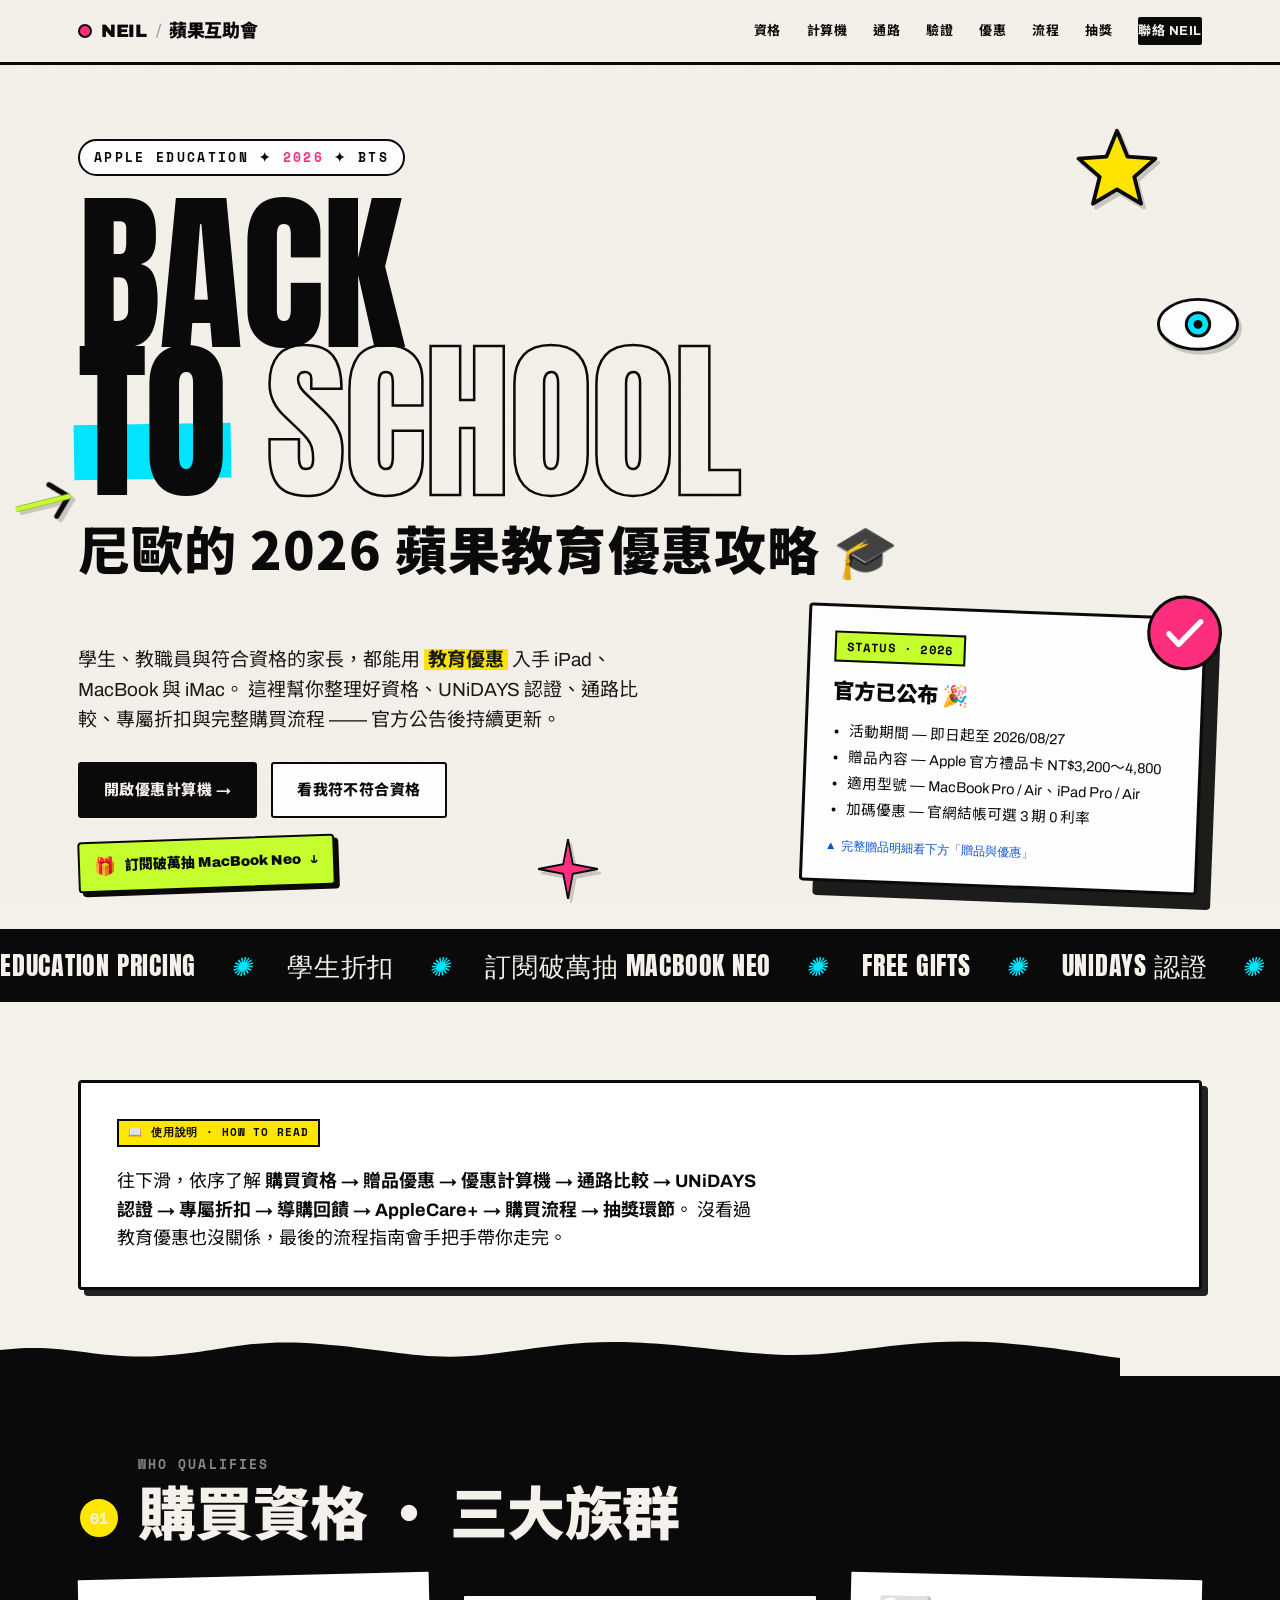
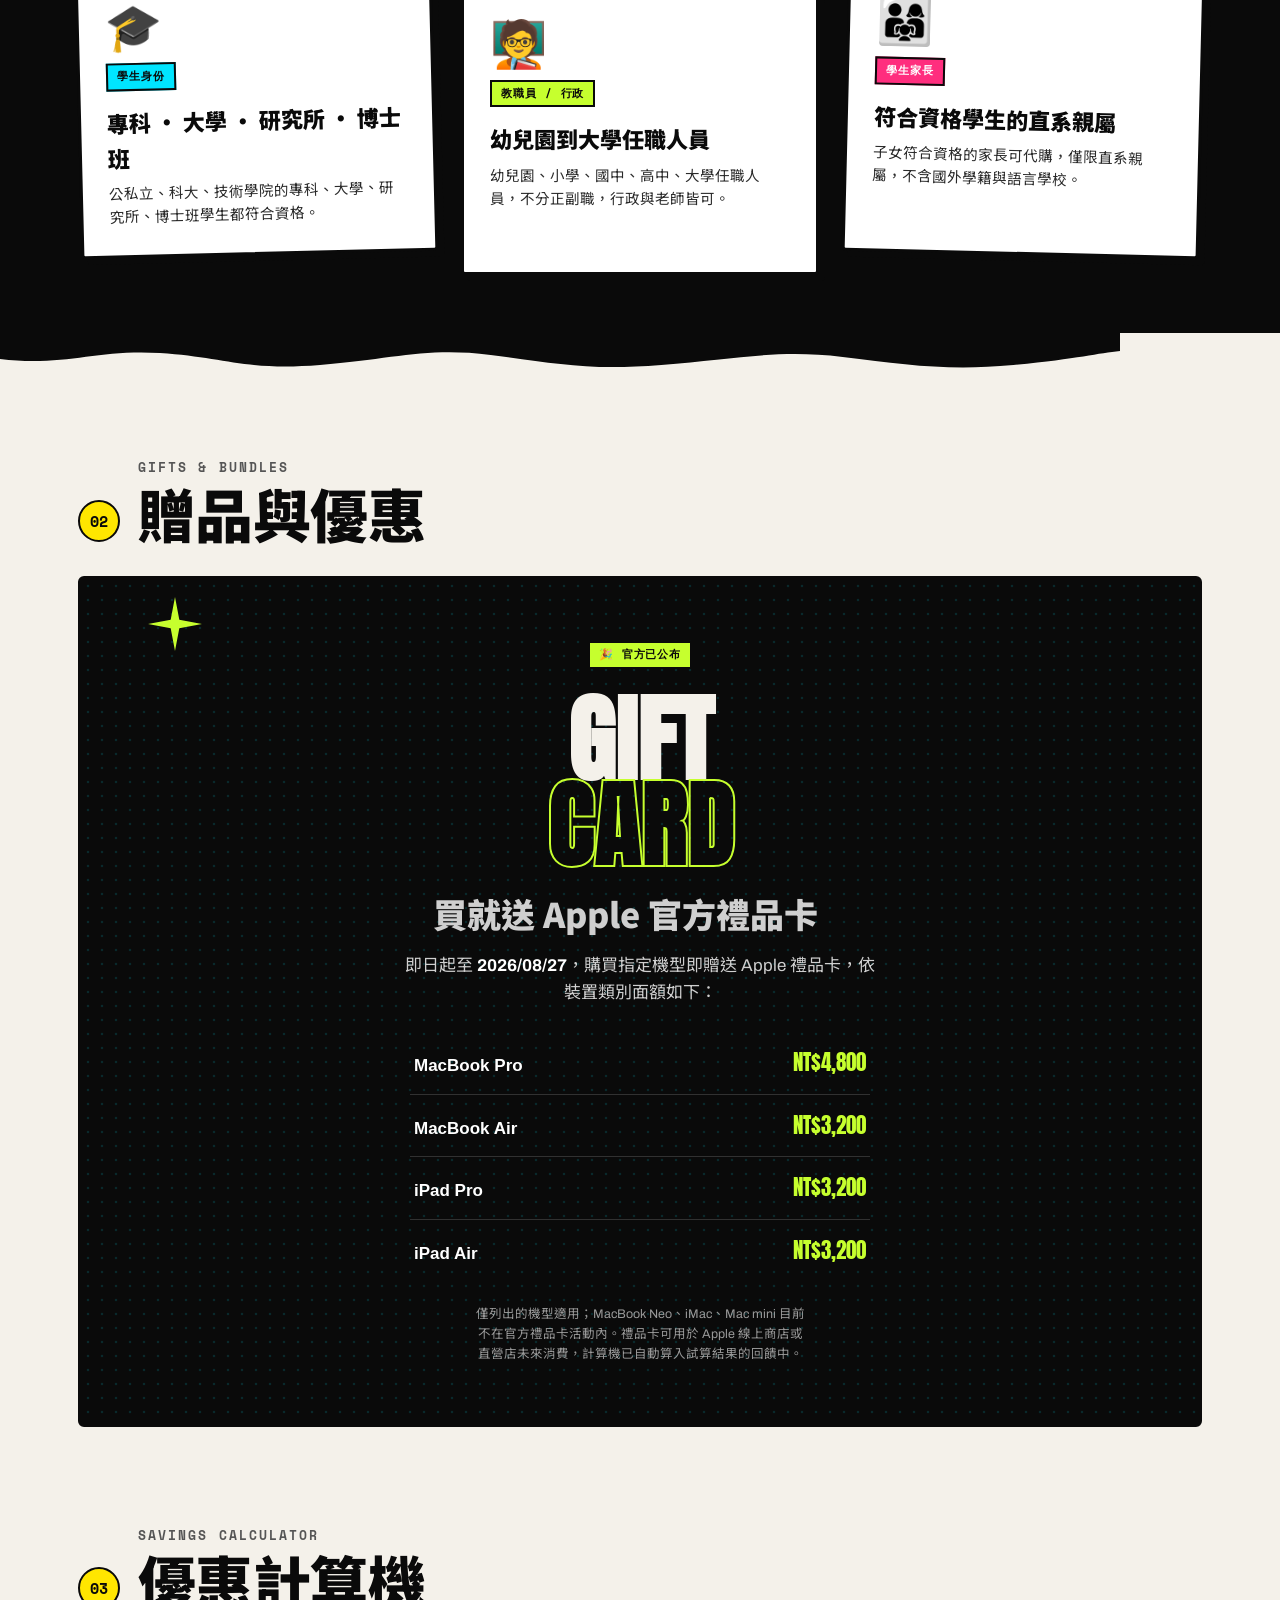
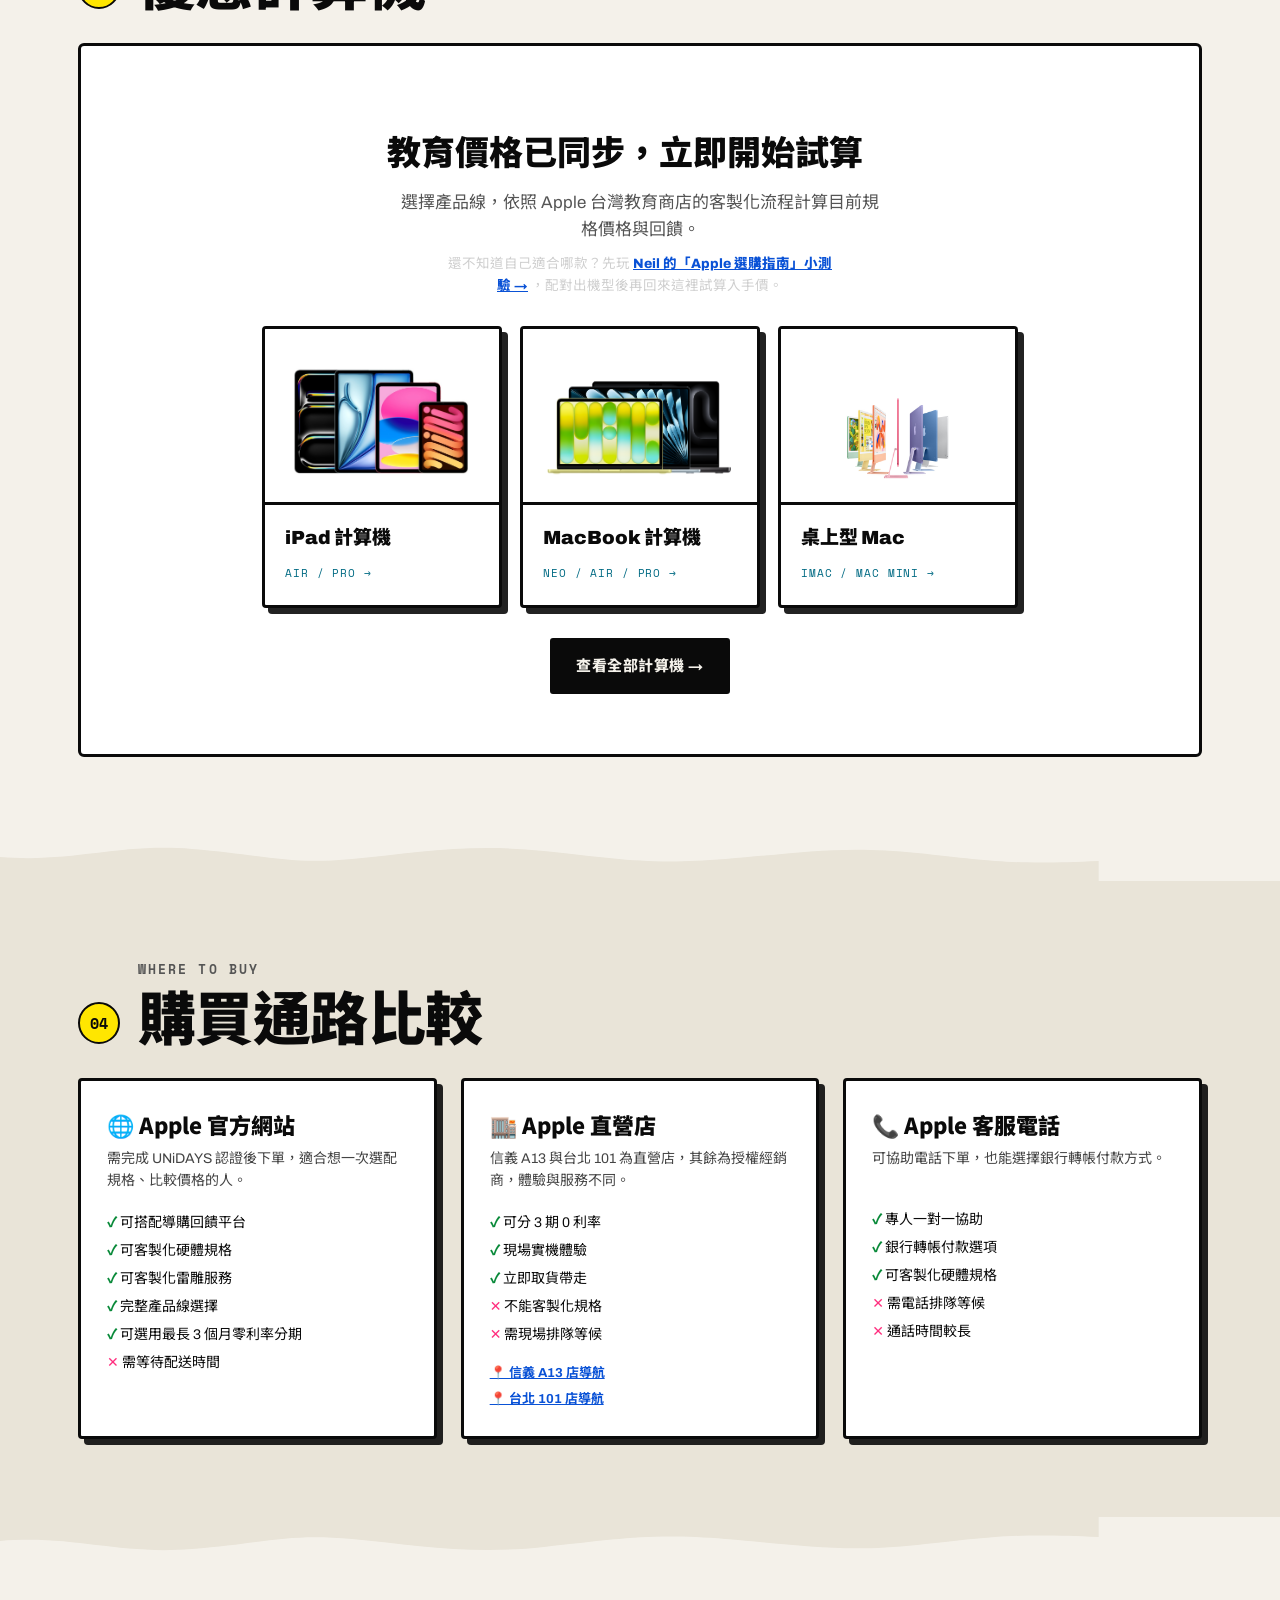
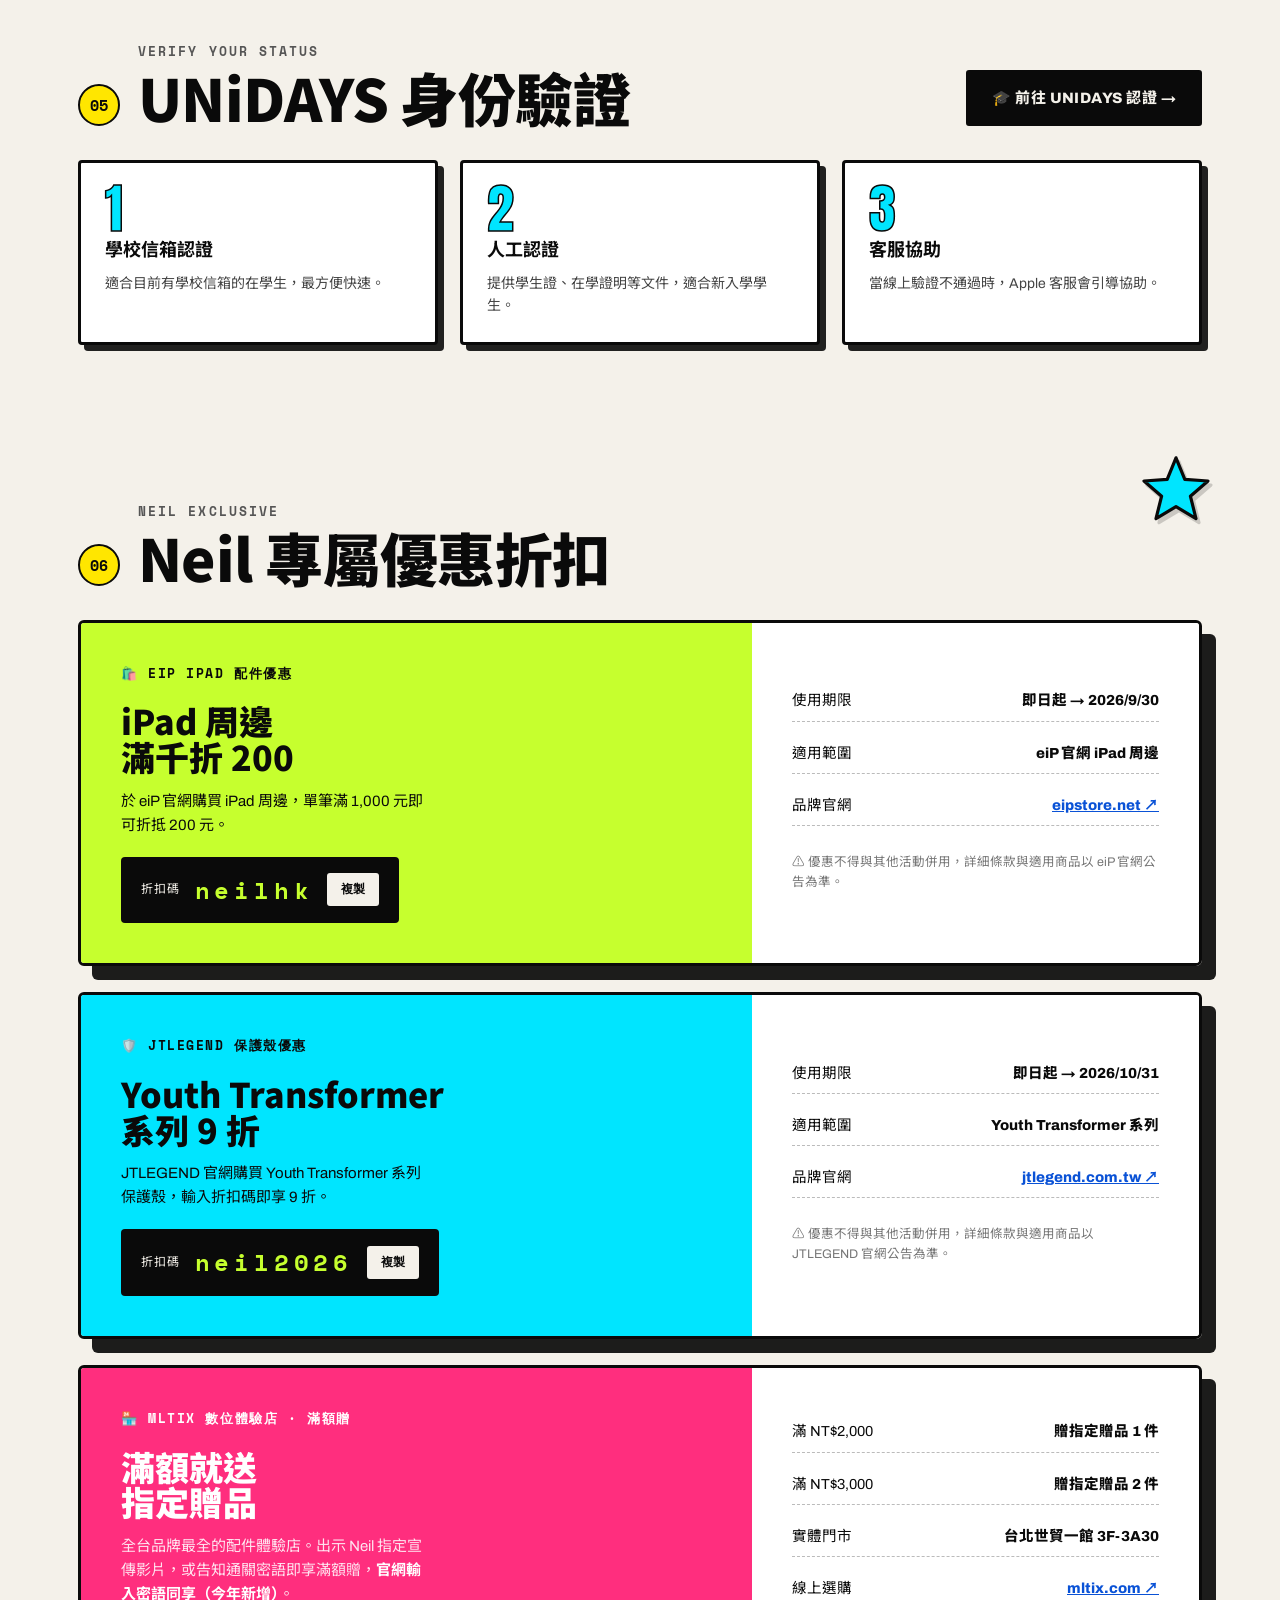
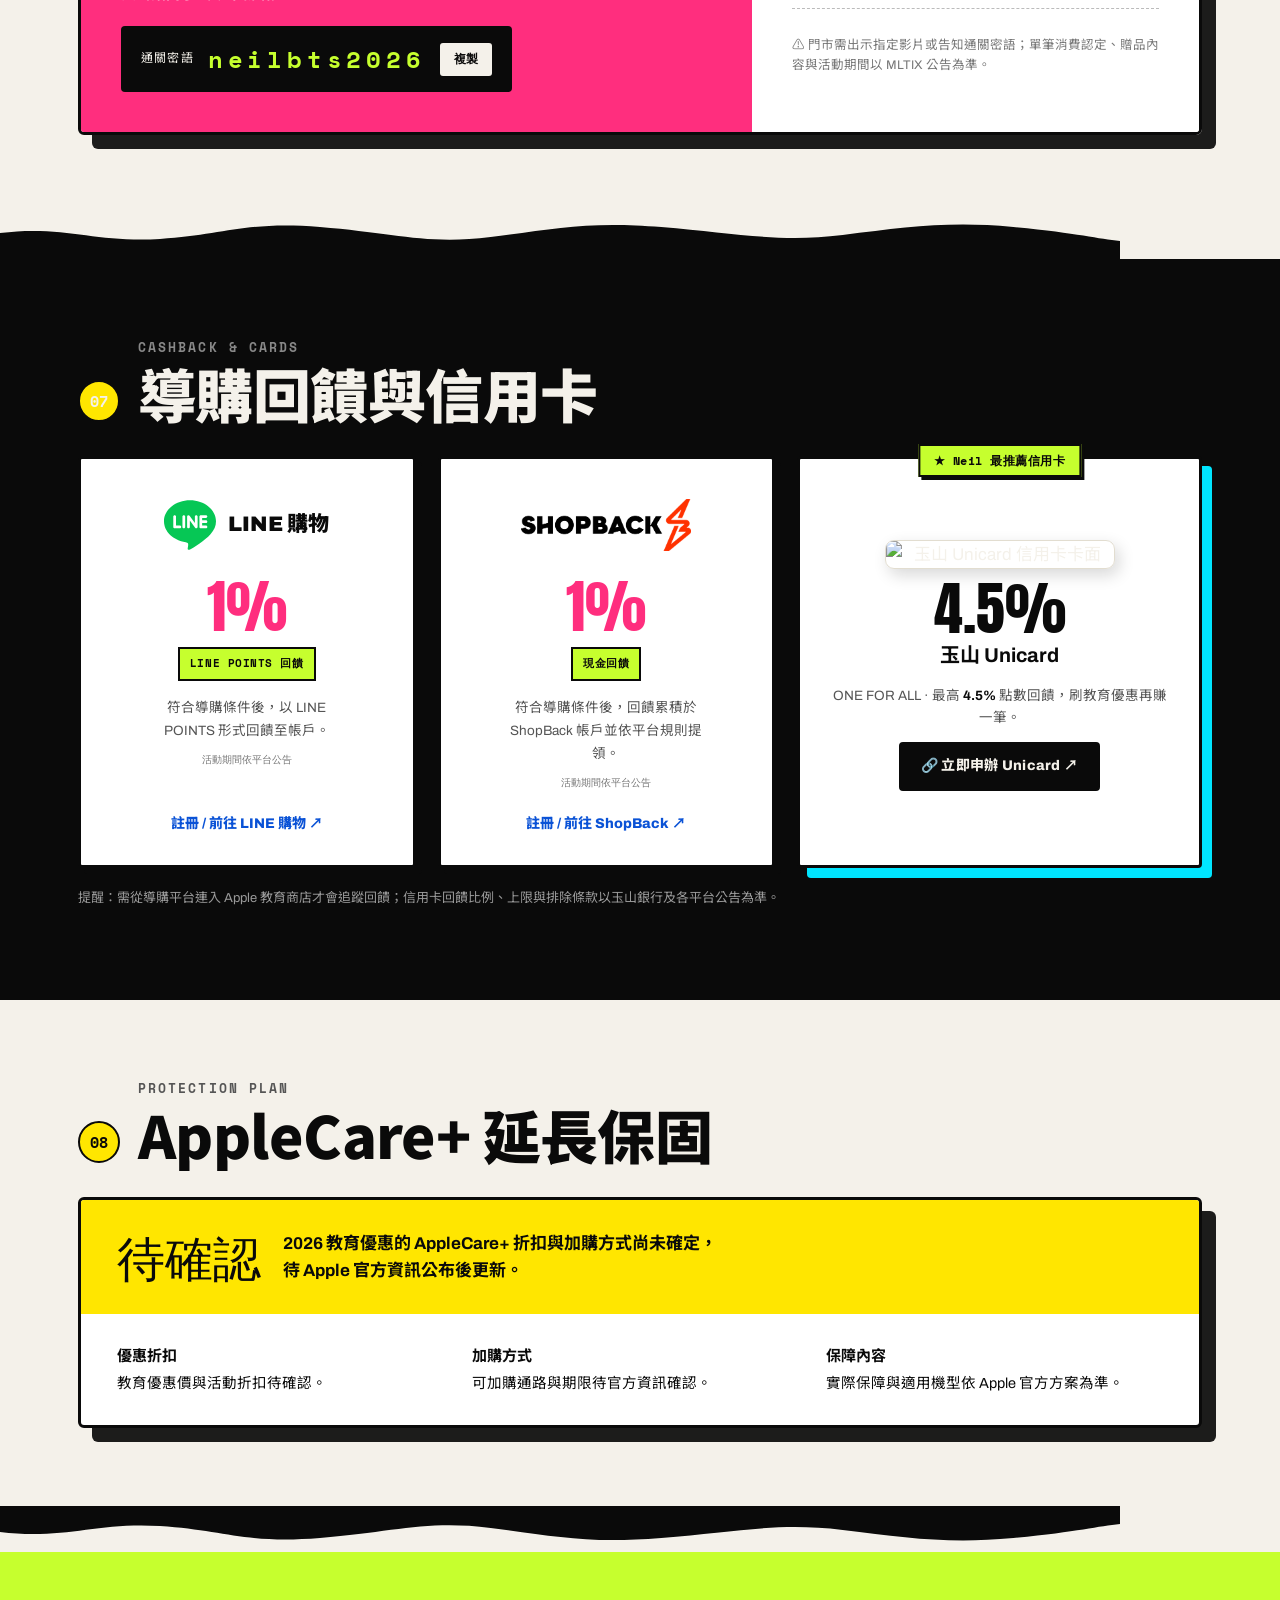
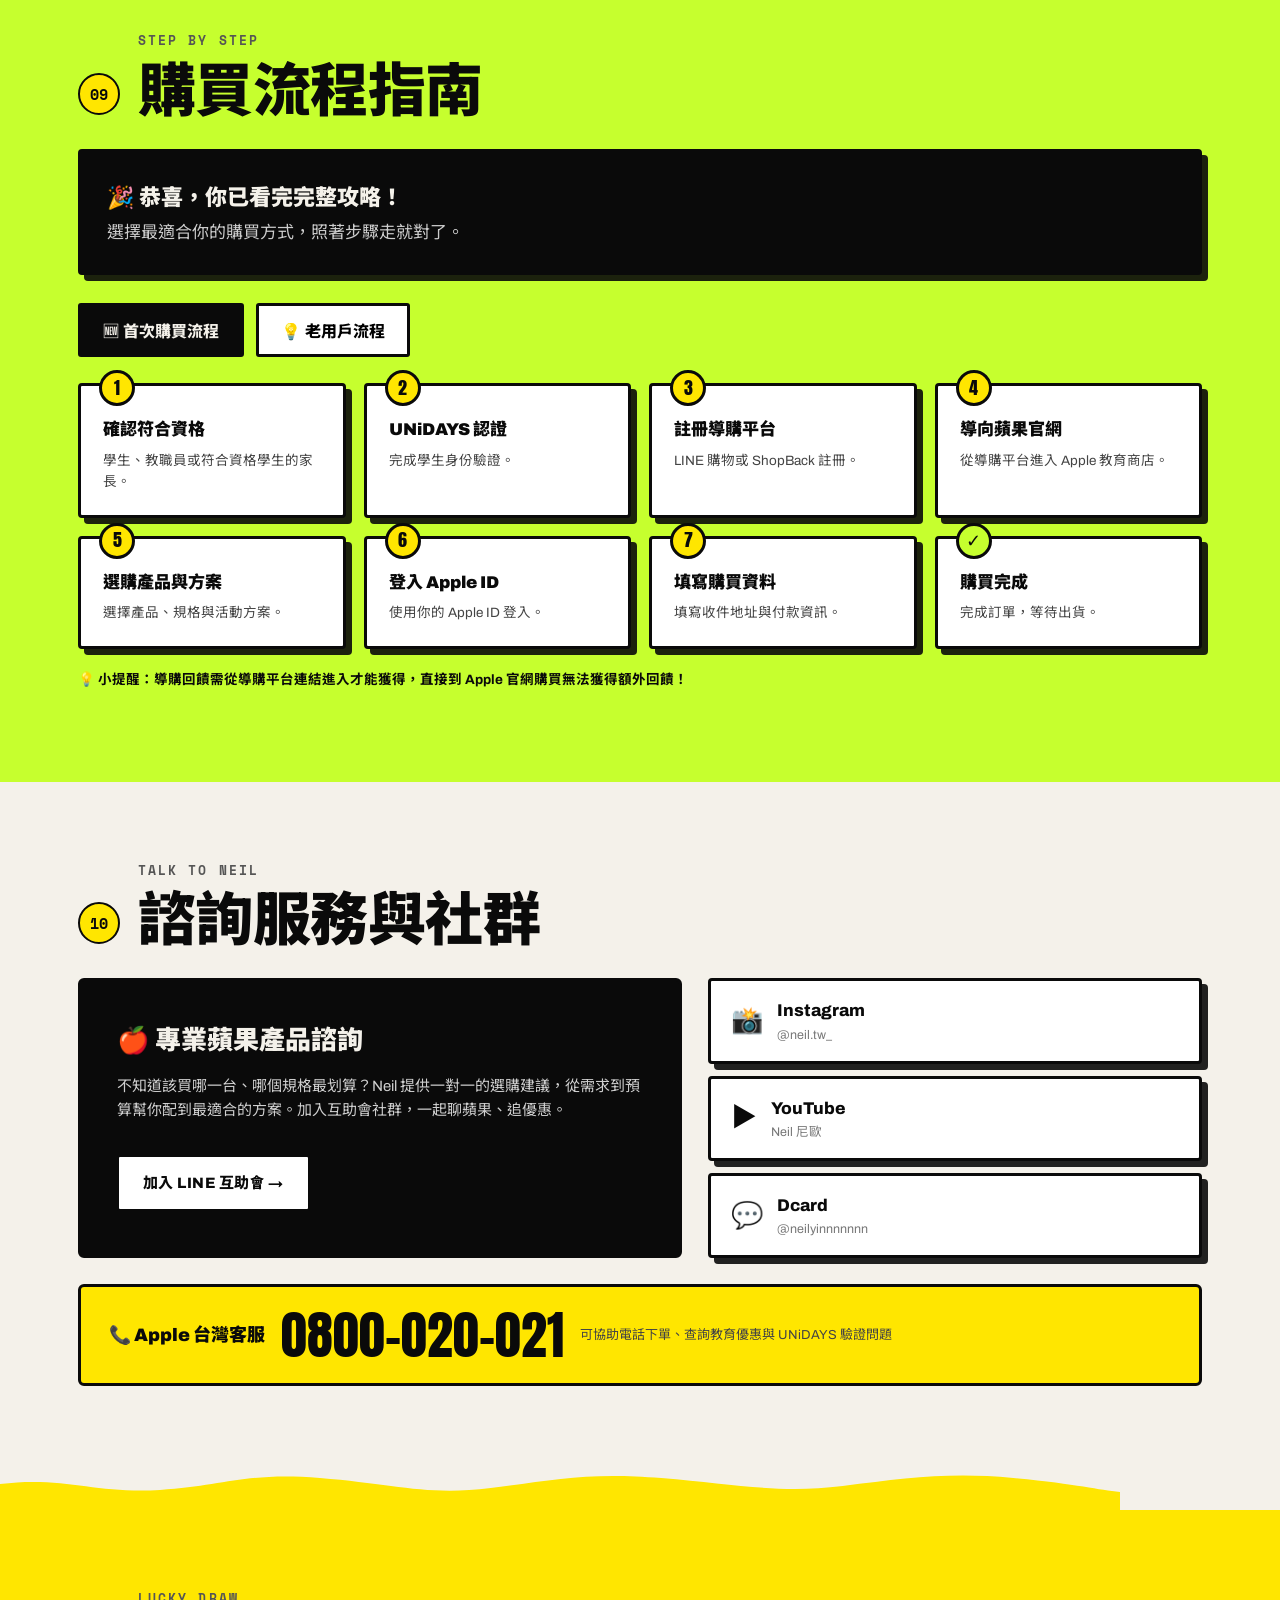
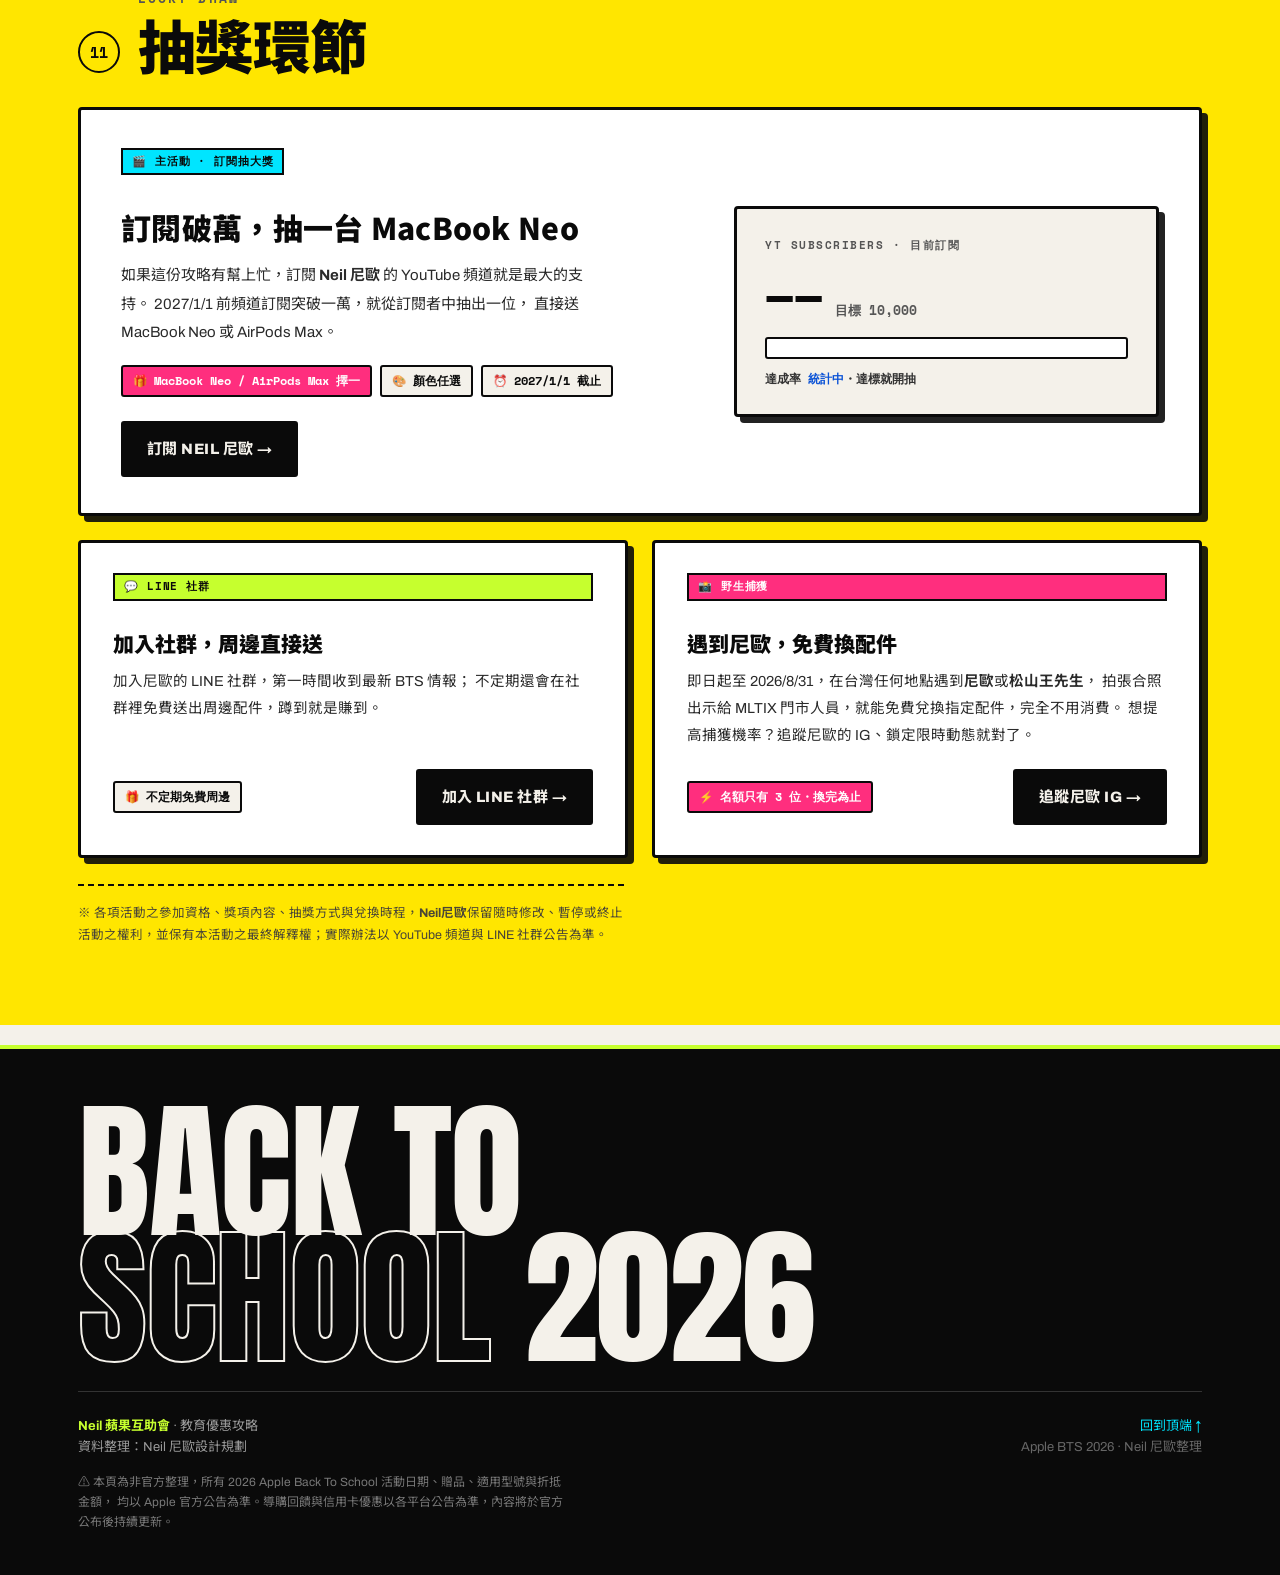
==== 2026 BTS Calc/index.html @ d5067d9c "增加訂閱抽獎曝光：試算彈窗/購買清單 CTA + Hero 徽章 + 跑馬燈 - 兩台計算機結果彈窗與下載圖片加訂閱 CTA（最高轉換位置） - 首頁 Hero 加抽獎徽章、跑馬燈插入抽獎字樣 - 全" ====
<!DOCTYPE html>
<html lang="zh-Hant">
<head>
<meta charset="UTF-8">
<meta name="viewport" content="width=device-width, initial-scale=1.0">
<title>Apple BTS 2026｜Neil 尼歐教育優惠攻略</title>
<meta name="description" content="2026 Apple Back To School 教育優惠攻略：購買資格、UNiDAYS 認證、通路比較、專屬折扣與購買流程，官方公告後持續更新。">
<link rel="preconnect" href="https://fonts.googleapis.com">
<link rel="preconnect" href="https://fonts.gstatic.com" crossorigin>
<link href="https://fonts.googleapis.com/css2?family=Anton&family=Archivo:wght@400;500;600;700;800;900&family=Noto+Sans+TC:wght@400;500;700;900&family=Space+Mono:wght@400;700&display=swap" rel="stylesheet">
<style>
/* ============================================================
   BTS 2026 — Editorial Collage / Zine × Apple Minimalism
   ============================================================ */
:root{
  --ink:#0a0a0a;
  --paper:#f4f1ea;        /* warm scanned-paper white */
  --paper-2:#ffffff;
  --cyan:#00e5ff;
  --pink:#ff2e7e;
  --lime:#c6ff2e;
  --yellow:#ffe600;
  --line:#0a0a0a;
  --shadow:14px 14px 0 rgba(10,10,10,.92);
  --shadow-sm:6px 6px 0 rgba(10,10,10,.9);
  --maxw:1180px;
  --ease:cubic-bezier(.16,.84,.34,1);
}
*{box-sizing:border-box}
html{scroll-behavior:smooth}
body{
  margin:0;
  background:var(--paper);
  color:var(--ink);
  font-family:"Archivo","Noto Sans TC",system-ui,sans-serif;
  font-size:17px;
  line-height:1.6;
  -webkit-font-smoothing:antialiased;
  overflow-x:hidden;
  position:relative;
}
/* scanned paper grain */
body::before{
  content:"";
  position:fixed;inset:0;
  pointer-events:none;z-index:9999;
  opacity:.05;mix-blend-mode:multiply;
  background-image:url("data:image/svg+xml,%3Csvg xmlns='http://www.w3.org/2000/svg' width='200' height='200'%3E%3Cfilter id='n'%3E%3CfeTurbulence type='fractalNoise' baseFrequency='.9' numOctaves='3'/%3E%3C/filter%3E%3Crect width='100%25' height='100%25' filter='url(%23n)'/%3E%3C/svg%3E");
}
.wrap{max-width:var(--maxw);margin:0 auto;padding:0 28px}
a{color:inherit}
img{max-width:100%}
::selection{background:var(--lime);color:var(--ink)}

/* halftone dot utility */
.halftone{
  background-image:radial-gradient(var(--ink) 1.1px,transparent 1.2px);
  background-size:9px 9px;
}

/* =================== STICKERS =================== */
.sticker{position:absolute;z-index:5;pointer-events:none;filter:drop-shadow(3px 4px 0 rgba(10,10,10,.18))}
.spin-slow{animation:spin 14s linear infinite}
.float{animation:floaty 5s ease-in-out infinite}
.wiggle{animation:wiggle 3.5s ease-in-out infinite}
@keyframes spin{to{transform:rotate(360deg)}}
@keyframes floaty{0%,100%{transform:translateY(0)}50%{transform:translateY(-12px)}}
@keyframes wiggle{0%,100%{transform:rotate(-7deg)}50%{transform:rotate(7deg)}}

/* tape */
.tape{position:absolute;width:96px;height:30px;background:rgba(255,230,0,.55);
  border:1px dashed rgba(10,10,10,.25);z-index:6;
  box-shadow:0 1px 4px rgba(0,0,0,.1);backdrop-filter:blur(.5px)}

/* =================== NAV =================== */
header.nav{
  position:sticky;top:0;z-index:1000;
  background:var(--paper);
  border-bottom:3px solid var(--ink);
}
.nav-inner{display:flex;align-items:center;justify-content:space-between;
  height:62px;max-width:var(--maxw);margin:0 auto;padding:0 28px}
.brand{display:flex;align-items:center;gap:9px;font-weight:900;letter-spacing:-.02em;
  font-size:18px;text-decoration:none}
.brand .dot{width:14px;height:14px;border-radius:50%;background:var(--pink);
  border:2px solid var(--ink);display:inline-block}
.nav-links{display:flex;gap:26px;align-items:center}
.nav-links a{font-size:13px;font-weight:700;letter-spacing:.04em;text-transform:uppercase;
  text-decoration:none;position:relative;padding:4px 0}
.nav-links a::after{content:"";position:absolute;left:0;bottom:-1px;width:0;height:3px;
  background:var(--cyan);transition:width .25s var(--ease)}
.nav-links a:hover::after{width:100%}
.nav-cta{background:var(--ink);color:var(--paper);padding:9px 16px;border-radius:2px;
  font-size:13px;font-weight:800;text-decoration:none;text-transform:uppercase;letter-spacing:.04em;
  transition:transform .2s var(--ease)}
.nav-cta:hover{transform:translate(-2px,-2px);box-shadow:4px 4px 0 var(--pink)}
.nav-burger{display:none;background:none;border:0;font-size:26px;cursor:pointer}

/* =================== HERO =================== */
.hero{position:relative;padding:74px 0 40px;overflow:hidden}
.hero .kicker{display:inline-flex;align-items:center;gap:10px;
  font-family:"Space Mono",monospace;font-size:13px;font-weight:700;letter-spacing:.18em;
  text-transform:uppercase;border:2px solid var(--ink);padding:6px 14px;border-radius:40px;
  background:var(--paper-2)}
.hero .kicker b{color:var(--pink)}
.hero h1{
  font-family:"Anton",sans-serif;font-weight:400;
  font-size:clamp(58px,13.5vw,184px);line-height:.86;letter-spacing:-.01em;
  margin:24px 0 0;text-transform:uppercase;
}
.hero h1 .out{
  color:transparent;-webkit-text-stroke:2.5px var(--ink);
}
.hero h1 .hl{position:relative;display:inline-block}
.hero h1 .hl::before{content:"";position:absolute;left:-4px;right:-4px;bottom:.1em;height:.32em;
  background:var(--cyan);z-index:-1;transform:rotate(-1deg)}
.hero .zh{font-family:"Noto Sans TC",sans-serif;font-weight:900;
  font-size:clamp(26px,5vw,52px);letter-spacing:.02em;line-height:1.1;margin:22px 0 0}
.hero-grid{display:grid;grid-template-columns:1.55fr .9fr;gap:40px;align-items:end;margin-top:34px}
.hero-lead{font-size:19px;max-width:52ch;color:#1a1a1a}
.hero-lead b{background:var(--yellow);padding:0 4px}
.hero-cta-row{display:flex;flex-wrap:wrap;gap:14px;margin-top:26px}
/* 抽獎徽章（貼紙風，桌機手機都顯示） */
.lottery-badge{display:inline-flex;align-items:center;gap:9px;margin-top:20px;
  background:var(--lime);border:2.5px solid var(--ink);border-radius:4px;
  padding:9px 14px;font-weight:900;font-size:14px;color:var(--ink);text-decoration:none;
  box-shadow:4px 4px 0 var(--ink);transform:rotate(-2deg);transition:transform .2s var(--ease),box-shadow .2s var(--ease);
  cursor:pointer}
.lottery-badge:hover{transform:rotate(-2deg) translate(-2px,-2px);box-shadow:6px 6px 0 var(--pink)}
.lottery-badge .lb-gift{font-size:18px;animation:wiggle 1.4s ease-in-out infinite;display:inline-block}
.lottery-badge .lb-arrow{font-family:"Space Mono",monospace;font-weight:700}
.btn{display:inline-flex;align-items:center;gap:9px;font-weight:800;text-decoration:none;
  font-size:15px;padding:14px 24px;border:2.5px solid var(--ink);border-radius:3px;
  background:var(--ink);color:var(--paper);transition:transform .2s var(--ease),box-shadow .2s var(--ease);
  text-transform:uppercase;letter-spacing:.03em}
.btn:hover{transform:translate(-3px,-3px);box-shadow:7px 7px 0 var(--pink)}
.btn.ghost{background:var(--paper-2);color:var(--ink)}
.btn.ghost:hover{box-shadow:7px 7px 0 var(--cyan)}
/* hero side card */
.hero-card{position:relative;background:var(--paper-2);border:3px solid var(--ink);
  border-radius:4px;padding:24px;box-shadow:var(--shadow);transform:rotate(2.2deg)}
.hero-card .badge{display:inline-block;background:var(--lime);border:2px solid var(--ink);
  font-family:"Space Mono",monospace;font-weight:700;font-size:12px;letter-spacing:.1em;
  padding:4px 10px;text-transform:uppercase}
.hero-card h3{font-size:21px;margin:14px 0 8px;font-weight:900}
.hero-card ul{margin:0;padding-left:18px;font-size:14.5px;line-height:1.8}
.hero-card .stamp{position:absolute;right:-20px;top:-26px}

/* =================== MARQUEE =================== */
.marquee{background:var(--ink);color:var(--paper);border-top:3px solid var(--ink);
  border-bottom:3px solid var(--ink);overflow:hidden;padding:13px 0}
.marquee-track{display:flex;gap:34px;white-space:nowrap;width:max-content;
  animation:scrollx 26s linear infinite;font-family:"Anton",sans-serif;font-size:26px;
  text-transform:uppercase;letter-spacing:.03em}
.marquee-track span{display:inline-flex;align-items:center;gap:34px}
.marquee .star{color:var(--cyan)}
@keyframes scrollx{to{transform:translateX(-50%)}}

/* =================== SECTION SHELL =================== */
section.block{position:relative;padding:78px 0}
.sec-head{display:flex;align-items:flex-end;gap:18px;margin-bottom:34px;flex-wrap:wrap}
.sec-num{font-family:"Space Mono",monospace;font-weight:700;font-size:15px;
  border:2px solid var(--ink);border-radius:50%;width:42px;height:42px;
  display:grid;place-items:center;flex:none;background:var(--yellow)}
.sec-title{font-family:"Noto Sans TC",sans-serif;font-weight:900;
  font-size:clamp(30px,5.5vw,58px);line-height:1;letter-spacing:-.01em;margin:0}
.sec-en{font-family:"Space Mono",monospace;font-size:13px;letter-spacing:.16em;
  text-transform:uppercase;color:#555;margin:0 0 6px;font-weight:700}

/* torn paper divider */
.torn{display:block;width:100%;height:46px;color:var(--ink)}
.torn.flip{transform:scaleY(-1)}

/* generic collage card */
.card-c{background:var(--paper-2);border:3px solid var(--ink);border-radius:4px;
  padding:26px;box-shadow:var(--shadow-sm);position:relative;
  transition:transform .25s var(--ease),box-shadow .25s var(--ease)}
.card-c:hover{transform:translate(-4px,-4px);box-shadow:12px 12px 0 var(--ink)}
.card-c h3{font-family:"Noto Sans TC";font-weight:900;font-size:22px;margin:0 0 4px;color:var(--ink)}
.tag{display:inline-block;font-family:"Space Mono",monospace;font-size:11px;font-weight:700;
  letter-spacing:.08em;text-transform:uppercase;padding:3px 9px;border:2px solid var(--ink);margin-bottom:14px;color:var(--ink)}

/* =================== ELIGIBILITY =================== */
.elig-grid{display:grid;grid-template-columns:repeat(3,1fr);gap:26px}
.elig-grid .card-c:nth-child(1){transform:rotate(-1.4deg)}
.elig-grid .card-c:nth-child(2){transform:translateY(20px)}
.elig-grid .card-c:nth-child(3){transform:rotate(1.4deg)}
.elig-grid .card-c:hover{transform:translate(-4px,-4px) rotate(0)}
.elig-emoji{font-size:46px;line-height:1;display:block;margin-bottom:10px}
.elig-grid .card-c p{font-size:14.5px;color:#2a2a2a;margin:8px 0 0}
.c-pink{background:var(--pink);color:#fff}
.c-cyan{background:var(--cyan)}
.c-lime{background:var(--lime)}

/* =================== TEASER (gifts / calc) =================== */
.teaser{position:relative;background:var(--ink);color:var(--paper);border-radius:6px;
  padding:60px 40px;text-align:center;overflow:hidden;border:3px solid var(--ink)}
.teaser .halftone-bg{position:absolute;inset:0;opacity:.14;
  background-image:radial-gradient(var(--cyan) 1.4px,transparent 1.6px);background-size:14px 14px}
.teaser h3{font-family:"Anton";font-size:clamp(40px,9vw,96px);line-height:.9;margin:0;
  text-transform:uppercase;position:relative}
.teaser h3 em{font-style:normal;color:transparent;-webkit-text-stroke:2px var(--lime)}
.teaser .zh{font-family:"Noto Sans TC";font-weight:900;font-size:clamp(22px,4vw,34px);margin:18px 0 10px;position:relative}
.teaser p{max-width:48ch;margin:0 auto;color:#cfcfcf;position:relative}
.giftcard-table{max-width:460px;margin:26px auto 0;text-align:left;position:relative}
.gc-row{display:flex;justify-content:space-between;align-items:baseline;padding:14px 4px;
  border-bottom:1px solid rgba(255,255,255,.16);font-family:"Outfit",sans-serif}
.gc-row:last-child{border-bottom:none}
.gc-device{font-weight:800;font-size:17px;color:#fff}
.gc-amt{font-family:"Anton",sans-serif;font-size:21px;color:var(--lime)}
.calc-chips{display:flex;gap:18px;justify-content:center;flex-wrap:wrap;margin-top:30px;position:relative}
.chip{background:var(--paper-2);border:3px solid var(--ink);color:var(--ink);
  border-radius:4px;padding:0;width:240px;overflow:hidden;text-decoration:none;text-align:left;
  box-shadow:var(--shadow-sm);transition:transform .2s var(--ease),box-shadow .2s var(--ease)}
.chip:hover{transform:translate(-4px,-4px);box-shadow:10px 10px 0 var(--pink)}
.chip:focus-visible{outline:4px solid var(--cyan);outline-offset:4px}
.chip img{display:block;width:100%;height:176px;object-fit:contain;object-position:center;
  padding:14px 14px 10px;background:#fff;border-bottom:3px solid var(--ink)}
.chip-copy{display:block;padding:18px 20px 20px}
.chip h4{margin:0 0 4px;font-size:19px;font-weight:900}
.chip small{font-family:"Space Mono",monospace;font-size:11px;color:#006a83;letter-spacing:.08em}

/* =================== CHANNELS COMPARE =================== */
.chan-grid{display:grid;grid-template-columns:repeat(3,1fr);gap:24px}
.chan h3{display:flex;align-items:center;gap:8px}
.chan .lead{font-size:14px;color:#444;margin:6px 0 16px;min-height:42px}
.chan ul{list-style:none;margin:0;padding:0;font-size:14px;line-height:2}
.chan li.y::before{content:"✓ ";color:#0a8a3a;font-weight:900}
.chan li.n::before{content:"✕ ";color:var(--pink);font-weight:900}
.chan .links{margin-top:14px;display:flex;flex-direction:column;gap:6px;font-size:13px;font-weight:700}
.chan .links a{color:#0a52d6}

/* =================== METHODS / UNIDAYS =================== */
.method-grid{display:grid;grid-template-columns:repeat(3,1fr);gap:22px}
.method{border:3px solid var(--ink);border-radius:4px;padding:24px;background:var(--paper-2);
  position:relative;box-shadow:var(--shadow-sm)}
.method .no{font-family:"Anton";font-size:54px;line-height:.8;color:var(--cyan);
  -webkit-text-stroke:1.5px var(--ink)}
.method h3{font-size:18px;margin:6px 0 8px}
.method p{font-size:14px;color:#444;margin:0}

/* =================== OFFER (eiP) =================== */
.offer{display:grid;grid-template-columns:1.2fr .8fr;gap:0;border:3px solid var(--ink);
  border-radius:6px;overflow:hidden;box-shadow:var(--shadow)}
.offer-l{background:var(--lime);padding:40px}
.offer-l .kick{font-family:"Space Mono",monospace;font-weight:700;letter-spacing:.12em;text-transform:uppercase;font-size:13px}
.offer-l h3{font-family:"Noto Sans TC";font-weight:900;font-size:34px;margin:10px 0 14px;line-height:1.05}
.offer-l p{font-size:15px;margin:0 0 20px;max-width:34ch}
.code-box{display:inline-flex;align-items:center;gap:14px;background:var(--ink);color:var(--paper);
  padding:14px 20px;border-radius:4px}
.code-box .code{font-family:"Space Mono",monospace;font-weight:700;font-size:24px;letter-spacing:.2em;color:var(--lime)}
.code-box button{background:var(--paper);color:var(--ink);border:0;font-weight:800;
  padding:8px 14px;border-radius:3px;cursor:pointer;font-size:12px;text-transform:uppercase}
.offer-r{padding:40px;background:var(--paper-2);display:flex;flex-direction:column;justify-content:center;gap:12px}
.offer-r .row{display:flex;justify-content:space-between;border-bottom:1.5px dashed #bbb;padding:8px 0;font-size:14.5px}
.offer-r .row b{font-weight:800}
.note{font-size:12.5px;color:#777;margin-top:14px}

/* =================== CASHBACK =================== */
.cash-grid{display:grid;grid-template-columns:1fr 1fr 1.2fr;gap:22px;align-items:stretch}
.cash{min-height:390px;border:3px solid var(--ink);border-radius:4px;padding:30px 26px;
  text-align:center;background:var(--paper-2);box-shadow:var(--shadow-sm);display:flex;
  flex-direction:column;align-items:center}
.cash-brand{min-height:64px;display:flex;align-items:center;justify-content:center;gap:12px;margin:4px 0 24px}
.cash-logo{display:block;max-width:170px;max-height:54px;object-fit:contain}
.cash-logo.line{width:52px;height:52px}
.cash-brand-name{font-size:21px;font-weight:900;color:var(--ink)}
.cash .pct{font-family:"Anton";font-size:58px;line-height:.9;color:var(--pink)}
.cash h3{font-size:20px;margin:4px 0 8px;color:var(--ink)}
.reward-type{display:inline-block;margin-top:14px;padding:6px 10px;border:2px solid var(--ink);
  background:var(--lime);color:var(--ink);font-family:"Space Mono",monospace;font-size:11px;
  font-weight:700;letter-spacing:.05em}
.cash-copy{font-size:13.5px;line-height:1.7;color:#555;margin:16px 0 22px;max-width:24ch}
.campaign-period{display:block;margin-top:8px;font-family:"Space Mono",monospace;font-size:10px;color:#777}
.cash-link{margin-top:auto;font-weight:800;color:#0a52d6;text-decoration:none;font-size:14px}
.cash.pending{background:var(--ink);color:var(--paper)}
.cash.pending h3{color:var(--paper)}
.cash.pending .pct{color:var(--cyan)}
/* featured "best pick" card */
.cash.featured{background:var(--paper-2);position:relative;box-shadow:10px 10px 0 var(--cyan);
  justify-content:center}
.cash.featured .pct{color:var(--ink)}
.cash.featured h3{color:var(--ink)}
.unicard-img{width:100%;max-width:230px;margin:6px auto 14px;display:block;border-radius:9px;
  border:1px solid #e2ddd0;box-shadow:4px 6px 16px rgba(10,10,10,.16)}
.best-badge{position:absolute;top:-15px;left:50%;transform:translateX(-50%);
  background:var(--lime);border:2.5px solid var(--ink);font-family:"Space Mono",monospace;
  font-weight:700;font-size:12px;letter-spacing:.04em;padding:5px 14px;white-space:nowrap;
  box-shadow:3px 3px 0 var(--ink);color:var(--ink)}
.apply-btn{display:inline-block;margin-top:14px;font-weight:800;font-size:14px;text-decoration:none;
  color:var(--paper);background:var(--ink);border:2.5px solid var(--ink);border-radius:4px;
  padding:11px 20px;letter-spacing:.02em;transition:transform .2s var(--ease),box-shadow .2s var(--ease)}
.apply-btn:hover{transform:translate(-3px,-3px);box-shadow:6px 6px 0 var(--pink)}

/* =================== APPLECARE =================== */
.care{border:3px solid var(--ink);border-radius:6px;background:var(--paper-2);overflow:hidden;box-shadow:var(--shadow)}
.care-top{background:var(--yellow);padding:30px 36px;display:flex;gap:22px;align-items:center;flex-wrap:wrap}
.care-top .big{font-family:"Anton";font-size:48px;line-height:.9}
.care-top p{margin:0;font-weight:700;font-size:17px}
.care-body{padding:30px 36px;display:grid;grid-template-columns:repeat(3,1fr);gap:18px}
.care-body .item{font-size:14.5px}
.care-body .item b{display:block;font-size:15px;margin-bottom:4px}

/* =================== FLOW (tabs) =================== */
.flow-tabs{display:flex;gap:12px;margin-bottom:26px;flex-wrap:wrap}
.flow-tab{font-family:"Noto Sans TC";font-weight:800;font-size:16px;padding:12px 22px;
  border:3px solid var(--ink);background:var(--paper-2);cursor:pointer;border-radius:3px;
  transition:all .2s var(--ease)}
.flow-tab.active{background:var(--ink);color:var(--paper)}
.flow-tab[hidden]{display:none}
.steps{display:none;grid-template-columns:repeat(auto-fill,minmax(220px,1fr));gap:18px}
.steps.active{display:grid}
.step{border:3px solid var(--ink);border-radius:4px;padding:22px;background:var(--paper-2);position:relative;
  box-shadow:var(--shadow-sm)}
.step .n{position:absolute;top:-16px;left:18px;width:36px;height:36px;border-radius:50%;
  background:var(--yellow);border:3px solid var(--ink);display:grid;place-items:center;
  font-family:"Anton";font-size:18px}
.step.done .n{background:var(--lime)}
.step h4{margin:8px 0 6px;font-size:17px;font-weight:900}
.step p{margin:0;font-size:13.5px;color:#444}

/* =================== SOCIAL / CONTACT =================== */
.social-grid{display:grid;grid-template-columns:1.1fr .9fr;gap:26px}
.consult{background:var(--ink);color:var(--paper);border-radius:6px;padding:36px;border:3px solid var(--ink)}
.consult h3{font-family:"Noto Sans TC";font-weight:900;font-size:26px;margin:0 0 10px}
.consult p{color:#cfcfcf;font-size:15px}
.social-list{display:flex;flex-direction:column;gap:12px}
.soc{display:flex;align-items:center;gap:14px;border:3px solid var(--ink);border-radius:4px;
  padding:16px 20px;background:var(--paper-2);text-decoration:none;font-weight:800;
  box-shadow:var(--shadow-sm);transition:transform .2s var(--ease),box-shadow .2s var(--ease)}
.soc:hover{transform:translate(-3px,-3px);box-shadow:8px 8px 0 var(--cyan)}
.soc .si{font-size:26px}
.soc small{display:block;font-weight:400;color:#777;font-size:12.5px}
.contact-strip{display:flex;align-items:center;gap:16px;flex-wrap:wrap;
  background:var(--yellow);border:3px solid var(--ink);border-radius:6px;padding:22px 28px;margin-top:26px}
.contact-strip .ph{font-family:"Anton";font-size:clamp(30px,6vw,52px);line-height:1}

/* =================== LOTTERY =================== */
.lot-feature{display:grid;grid-template-columns:1.15fr .85fr;gap:38px;align-items:center;
  background:var(--paper-2);border:3px solid var(--ink);border-radius:4px;
  box-shadow:var(--shadow-sm);padding:36px 40px;margin-bottom:24px}
.lot-feature h3{font-family:"Noto Sans TC",sans-serif;font-weight:900;
  font-size:clamp(24px,3vw,30px);margin:14px 0 10px;letter-spacing:.01em}
.lot-feature p{font-size:15px;line-height:1.9;color:#2a2a2a;margin:0;max-width:52ch}
.lot-meta{display:flex;flex-wrap:wrap;gap:8px;margin:18px 0 24px}
.lot-chip{font-family:"Space Mono",monospace;font-size:11.5px;font-weight:700;
  border:2px solid var(--ink);border-radius:3px;background:var(--paper);padding:5px 10px;white-space:nowrap}
.lot-chip.hot{background:var(--pink);color:#fff}
.lot-stats{background:var(--paper);border:3px solid var(--ink);border-radius:4px;
  box-shadow:var(--shadow-sm);padding:26px 28px}
.lot-stats .label{font-family:"Space Mono",monospace;font-size:11px;font-weight:700;
  letter-spacing:.14em;text-transform:uppercase;color:#555;margin:0 0 12px}
.lot-stats .nums{display:flex;align-items:baseline;gap:12px;flex-wrap:wrap}
.lot-stats .cur{font-family:"Anton";font-size:clamp(38px,4.6vw,52px);line-height:1}
.lot-stats .goal{font-family:"Space Mono",monospace;font-size:13px;font-weight:700;color:#555}
.lot-bar{margin-top:16px;height:22px;background:var(--paper-2);border:2.5px solid var(--ink);
  border-radius:3px;overflow:hidden}
.lot-bar i{display:block;height:100%;width:0%;background:repeating-linear-gradient(
  -45deg,var(--cyan) 0 12px,#4deeff 12px 24px);transition:width 1s var(--ease)}
.lot-bar.full i{background:repeating-linear-gradient(-45deg,var(--lime) 0 12px,#d7ff6b 12px 24px)}
.lot-rate{margin-top:10px;font-family:"Space Mono",monospace;font-size:12px;font-weight:700;color:#333}
.lot-rate b{color:#0a52d6}
.lottery-grid{display:grid;grid-template-columns:1fr 1fr;gap:24px;align-items:stretch}
.lottery-grid .card-c{display:flex;flex-direction:column;padding:30px 32px}
.lottery-grid .card-c h3{font-size:21px;margin:12px 0 8px}
.lottery-grid .card-c p{font-size:14.5px;line-height:1.85;color:#2a2a2a;margin:0 0 20px}
.lot-foot{margin-top:auto;display:flex;align-items:center;gap:10px;flex-wrap:wrap}
.lot-foot .btn{margin-left:auto}
.lot-note{margin:26px 0 0;padding-top:16px;border-top:2px dashed var(--ink);
  font-size:12.5px;color:#4a4636;line-height:1.8;max-width:78ch}

/* =================== FOOTER =================== */
footer{background:var(--ink);color:var(--paper);padding:60px 0 30px;margin-top:20px;
  border-top:4px solid var(--lime)}
footer .big{font-family:"Anton";font-size:clamp(48px,13vw,150px);line-height:.84;
  text-transform:uppercase;letter-spacing:-.01em}
footer .big .out{color:transparent;-webkit-text-stroke:2px var(--paper)}
footer .meta{display:flex;justify-content:space-between;flex-wrap:wrap;gap:18px;
  margin-top:30px;padding-top:24px;border-top:1px solid #333;font-size:13px;color:#999}
footer a{color:var(--cyan);text-decoration:none}
.disclaimer{font-size:12px;color:#777;max-width:70ch;margin-top:14px;line-height:1.7}

/* reveal */
.reveal{opacity:0;transform:translateY(34px);transition:opacity .7s var(--ease),transform .7s var(--ease)}
.reveal.in{opacity:1;transform:none}

/* =================== RESPONSIVE =================== */
@media(max-width:900px){
  .nav-burger{display:block}
  /* mobile dropdown nav */
  .nav-links{position:absolute;top:62px;left:0;right:0;flex-direction:column;
    gap:0;background:var(--paper);border-bottom:3px solid var(--ink);
    padding:8px 24px 16px;display:none;box-shadow:0 14px 24px rgba(10,10,10,.12)}
  .nav-links.open{display:flex}
  .nav-links a{padding:14px 2px;font-size:15px;width:100%;border-bottom:1px solid #e2ddd0}
  .nav-links a::after{display:none}
  .nav-links .nav-cta{text-align:center;margin-top:12px;border-bottom:0;padding:13px 16px}
  .hero-grid{grid-template-columns:1fr;gap:30px}
  .hero-card{transform:rotate(1.5deg);max-width:440px}
  .elig-grid,.chan-grid,.method-grid,.cash-grid,.care-body{grid-template-columns:1fr}
  .elig-grid .card-c,.elig-grid .card-c:nth-child(2){transform:none}
  .offer,.social-grid,.lottery-grid,.lot-feature{grid-template-columns:1fr}
  .lot-feature{gap:26px;padding:28px 26px}
  /* single-column = decorative stickers collide with text → hide them */
  .sticker,.tape{display:none}
  .sec-head .btn{margin-left:0!important}
}
@media(max-width:600px){
  .wrap{padding:0 18px}
  .nav-inner{padding:0 18px}
  section.block{padding:52px 0}
  .hero{padding:46px 0 28px}
  .hero .kicker{font-size:11px;letter-spacing:.08em;flex-wrap:wrap;gap:6px}
  .hero h1{font-size:clamp(50px,15.5vw,76px)}
  .hero .zh{font-size:clamp(23px,6.5vw,34px)}
  .hero-lead{font-size:17px}
  .hero-cta-row{flex-direction:column;gap:12px}
  .hero-cta-row .btn{width:100%;justify-content:center}
  .sec-head{gap:12px;margin-bottom:26px}
  .sec-num{width:38px;height:38px;font-size:13px}
  .card-c{padding:22px}
  .teaser{padding:42px 22px}
  .offer-l,.offer-r{padding:26px}
  .code-box{flex-wrap:wrap;gap:10px}
  .code-box .code{font-size:21px;letter-spacing:.14em}
  .care-top,.care-body{padding:24px}
  .care-top{gap:12px}
  .consult{padding:26px}
  .contact-strip{padding:18px 20px;gap:10px}
  .marquee-track{font-size:22px;gap:26px}
  .marquee-track span{gap:26px}
  footer{padding:48px 0 26px}
  footer .meta{flex-direction:column}
  footer .meta div[style]{text-align:left!important}
}
@media(prefers-reduced-motion:reduce){
  *{animation:none!important}
  .reveal{opacity:1;transform:none}
}
</style>
</head>
<body class="">

<!-- ===================== NAV ===================== -->
<header class="nav">
  <div class="nav-inner">
    <a href="#top" class="brand"><span class="dot"></span>NEIL<span style="color:#999;font-weight:400">/</span>蘋果互助會</a>
    <nav class="nav-links">
      <a href="#eligibility">資格</a>
      <a href="calculator.html">計算機</a>
      <a href="#channels">通路</a>
      <a href="#verify">驗證</a>
      <a href="#offers">優惠</a>
      <a href="#flow">流程</a>
      <a href="#lottery">抽獎</a>
      <a href="#contact" class="nav-cta">聯絡 Neil</a>
    </nav>
    <button class="nav-burger" aria-label="選單" aria-expanded="false" onclick="(function(b){var n=document.querySelector('.nav-links');var o=n.classList.toggle('open');b.setAttribute('aria-expanded',o);b.textContent=o?'✕':'☰';})(this)">☰</button>
  </div>
</header>

<!-- ===================== HERO ===================== -->
<section class="hero" id="top">
  <!-- scattered stickers -->
  <svg class="sticker float" style="top:60px;right:9%;width:96px" viewBox="0 0 100 100" aria-hidden="true">
    <path d="M50 6l11 27 29 2-22 19 7 28-25-15-25 15 7-28-22-19 29-2z" fill="#ffe600" stroke="#0a0a0a" stroke-width="4" stroke-linejoin="round"/>
  </svg>
  <svg class="sticker wiggle" style="top:230px;right:3%;width:88px" viewBox="0 0 120 80" aria-hidden="true">
    <ellipse cx="60" cy="40" rx="54" ry="34" fill="#fff" stroke="#0a0a0a" stroke-width="4"/>
    <circle cx="60" cy="40" r="16" fill="#00e5ff" stroke="#0a0a0a" stroke-width="4"/>
    <circle cx="60" cy="40" r="6" fill="#0a0a0a"/>
  </svg>
  <svg class="sticker spin-slow" style="bottom:30px;left:42%;width:60px" viewBox="0 0 100 100" aria-hidden="true">
    <path d="M50 0l8 42 42 8-42 8-8 42-8-42L0 50l42-8z" fill="#ff2e7e" stroke="#0a0a0a" stroke-width="3"/>
  </svg>
  <svg class="sticker" style="top:48%;left:1%;width:74px;transform:rotate(-14deg)" viewBox="0 0 100 60" aria-hidden="true">
    <path d="M6 30h70m0 0l-22-22m22 22l-22 22" fill="none" stroke="#0a0a0a" stroke-width="7" stroke-linecap="round" stroke-linejoin="round"/>
    <path d="M6 30h70" stroke="#c6ff2e" stroke-width="7" stroke-linecap="round"/>
  </svg>

  <div class="wrap">
    <span class="kicker">Apple Education ✦ <b>2026</b> ✦ BTS</span>

    <h1>
      BACK<br>
      <span class="hl">TO</span> <span class="out">SCHOOL</span>
    </h1>
    <p class="zh">尼歐的 2026 蘋果教育優惠攻略 🎓</p>

    <div class="hero-grid">
      <div>
        <p class="hero-lead">
          學生、教職員與符合資格的家長，都能用 <b>教育優惠</b> 入手 iPad、MacBook 與 iMac。
          這裡幫你整理好資格、UNiDAYS 認證、通路比較、專屬折扣與完整購買流程 —— 官方公告後持續更新。
        </p>
        <div class="hero-cta-row">
          <a href="calculator.html" class="btn">開啟優惠計算機 →</a>
          <a href="#eligibility" class="btn ghost">看我符不符合資格</a>
        </div>
        <a href="#lottery" class="lottery-badge" onclick="window.btsTrack&&btsTrack('lottery_cta_click',{item:'hero_badge',from:'homepage_hero'})">
          <span class="lb-gift">🎁</span>
          <span>訂閱破萬抽 MacBook Neo</span>
          <span class="lb-arrow">↓</span>
        </a>
      </div>

      <aside class="hero-card">
        <svg class="stamp wiggle" style="width:78px" viewBox="0 0 100 100" aria-hidden="true">
          <circle cx="50" cy="50" r="46" fill="#ff2e7e" stroke="#0a0a0a" stroke-width="4"/>
          <path d="M30 52l13 13 27-30" fill="none" stroke="#fff" stroke-width="7" stroke-linecap="round" stroke-linejoin="round"/>
        </svg>
        <span class="badge">Status · 2026</span>
        <h3>官方已公布 🎉</h3>
        <ul>
          <li>活動期間 — 即日起至 2026/08/27</li>
          <li>贈品內容 — Apple 官方禮品卡 NT$3,200～4,800</li>
          <li>適用型號 — MacBook Pro / Air、iPad Pro / Air</li>
          <li>加碼優惠 — 官網結帳可選 3 期 0 利率</li>
        </ul>
        <p style="font-family:'Space Mono',monospace;font-size:12px;margin:14px 0 0;color:#0a52d6">▲ 完整贈品明細看下方「贈品與優惠」</p>
      </aside>
    </div>
  </div>
</section>

<!-- ===================== MARQUEE ===================== -->
<div class="marquee" aria-hidden="true">
  <div class="marquee-track">
    <span>EDUCATION PRICING <em class="star">✺</em> 學生折扣 <em class="star">✺</em> 訂閱破萬抽 MACBOOK NEO <em class="star">✺</em> FREE GIFTS <em class="star">✺</em> UNiDAYS 認證 <em class="star">✺</em> iPad · MacBook · iMac <em class="star">✺</em> </span>
    <span>EDUCATION PRICING <em class="star">✺</em> 學生折扣 <em class="star">✺</em> 訂閱破萬抽 MACBOOK NEO <em class="star">✺</em> FREE GIFTS <em class="star">✺</em> UNiDAYS 認證 <em class="star">✺</em> iPad · MacBook · iMac <em class="star">✺</em> </span>
  </div>
</div>

<!-- ===================== INTRO / 使用說明 ===================== -->
<section class="block" style="padding-bottom:40px">
  <div class="wrap reveal">
    <div class="card-c halftone" style="background:var(--paper-2);border-width:3px;padding:34px 36px">
      <span class="tag" style="background:var(--yellow)">📖 使用說明 · How to read</span>
      <p style="font-size:18px;max-width:64ch;margin:6px 0 0">
        往下滑，依序了解 <b>購買資格 → 贈品優惠 → 優惠計算機 → 通路比較 → UNiDAYS 認證 → 專屬折扣 → 導購回饋 → AppleCare+ → 購買流程 → 抽獎環節</b>。
        沒看過教育優惠也沒關係，最後的流程指南會手把手帶你走完。
      </p>
    </div>
  </div>
</section>

<!-- torn divider -->
<svg class="torn" viewBox="0 0 1200 46" preserveAspectRatio="none" aria-hidden="true"><path d="M0 46V20c60-8 90 10 150 6s80-18 150-12 100 18 160 10 90-16 160-10 110 16 170 8 100-14 160-8 80 12 100 14v18z" fill="currentColor"/></svg>

<!-- ===================== ELIGIBILITY ===================== -->
<section class="block" id="eligibility" style="background:var(--ink);color:var(--paper)">
  <div class="wrap">
    <div class="sec-head reveal">
      <span class="sec-num">01</span>
      <div>
        <p class="sec-en" style="color:#888">Who qualifies</p>
        <h2 class="sec-title" style="color:var(--paper)">購買資格 · 三大族群</h2>
      </div>
    </div>
    <div class="elig-grid">
      <article class="card-c reveal">
        <span class="elig-emoji">🎓</span>
        <span class="tag c-cyan">學生身份</span>
        <h3>專科 · 大學 · 研究所 · 博士班</h3>
        <p>公私立、科大、技術學院的專科、大學、研究所、博士班學生都符合資格。</p>
      </article>
      <article class="card-c reveal">
        <span class="elig-emoji">🧑‍🏫</span>
        <span class="tag c-lime">教職員 / 行政</span>
        <h3>幼兒園到大學任職人員</h3>
        <p>幼兒園、小學、國中、高中、大學任職人員，不分正副職，行政與老師皆可。</p>
      </article>
      <article class="card-c reveal">
        <span class="elig-emoji">👨‍👩‍👧</span>
        <span class="tag c-pink">學生家長</span>
        <h3>符合資格學生的直系親屬</h3>
        <p>子女符合資格的家長可代購，僅限直系親屬，不含國外學籍與語言學校。</p>
      </article>
    </div>
  </div>
</section>

<svg class="torn flip" viewBox="0 0 1200 46" preserveAspectRatio="none" aria-hidden="true" style="color:var(--ink)"><path d="M0 46V20c60-8 90 10 150 6s80-18 150-12 100 18 160 10 90-16 160-10 110 16 170 8 100-14 160-8 80 12 100 14v18z" fill="currentColor"/></svg>

<!-- ===================== GIFTS TEASER ===================== -->
<section class="block" id="gifts">
  <div class="wrap">
    <div class="sec-head reveal">
      <span class="sec-num">02</span>
      <div>
        <p class="sec-en">Gifts &amp; bundles</p>
        <h2 class="sec-title">贈品與優惠</h2>
      </div>
    </div>
    <div class="teaser reveal">
      <div class="halftone-bg"></div>
      <svg class="sticker spin-slow" style="top:18px;left:6%;width:54px;filter:none" viewBox="0 0 100 100" aria-hidden="true"><path d="M50 0l8 42 42 8-42 8-8 42-8-42L0 50l42-8z" fill="#c6ff2e"/></svg>
      <span class="tag" style="background:var(--lime);position:relative">🎉 官方已公布</span>
      <h3 style="margin-top:14px">GIFT<br><em>CARD</em></h3>
      <p class="zh">買就送 Apple 官方禮品卡</p>
      <p>即日起至 <b style="color:#fff">2026/08/27</b>，購買指定機型即贈送 Apple 禮品卡，依裝置類別面額如下：</p>
      <div class="giftcard-table">
        <div class="gc-row"><span class="gc-device">MacBook Pro</span><span class="gc-amt">NT$4,800</span></div>
        <div class="gc-row"><span class="gc-device">MacBook Air</span><span class="gc-amt">NT$3,200</span></div>
        <div class="gc-row"><span class="gc-device">iPad Pro</span><span class="gc-amt">NT$3,200</span></div>
        <div class="gc-row"><span class="gc-device">iPad Air</span><span class="gc-amt">NT$3,200</span></div>
      </div>
      <p style="font-size:12.5px;margin-top:22px;color:#999">僅列出的機型適用；MacBook Neo、iMac、Mac mini 目前不在官方禮品卡活動內。禮品卡可用於 Apple 線上商店或直營店未來消費，計算機已自動算入試算結果的回饋中。</p>
    </div>
  </div>
</section>

<!-- ===================== CALCULATOR ===================== -->
<section class="block" id="calc" style="padding-top:20px">
  <div class="wrap">
    <div class="sec-head reveal">
      <span class="sec-num">03</span>
      <div>
        <p class="sec-en">Savings calculator</p>
        <h2 class="sec-title">優惠計算機</h2>
      </div>
    </div>
    <div class="teaser reveal" style="background:var(--paper-2);color:var(--ink);border:3px solid var(--ink)">
      <p class="zh" style="color:var(--ink)">教育價格已同步，立即開始試算</p>
      <p style="color:#555">選擇產品線，依照 Apple 台灣教育商店的客製化流程計算目前規格價格與回饋。</p>
      <p style="font-size:13.5px;margin-top:10px">
        還不知道自己適合哪款？先玩
        <a href="https://applebg26.vercel.app/" target="_blank" rel="noopener" style="color:#0a52d6;font-weight:800"
           onclick="window.btsTrack&&btsTrack('buyers_guide_click',{from:'homepage_calc'})">Neil 的「Apple 選購指南」小測驗 →</a>
        ，配對出機型後再回來這裡試算入手價。
      </p>
      <div class="calc-chips">
        <a class="chip" href="calculator.html?page=ipad">
          <img src="assets/ipad-card-50-compare-202410.jpeg" alt="iPad Air 與 iPad Pro 教育優惠計算機" loading="lazy">
          <span class="chip-copy"><h4>iPad 計算機</h4><small>AIR / PRO →</small></span>
        </a>
        <a class="chip" href="calculator.html?page=macbook">
          <img src="assets/mac-card-50-edu-savings-202605.png" alt="MacBook 系列教育優惠計算機" loading="lazy">
          <span class="chip-copy"><h4>MacBook 計算機</h4><small>NEO / AIR / PRO →</small></span>
        </a>
        <a class="chip" href="calculator.html?page=desktop">
          <img src="assets/card-imac.png" alt="iMac 與 Mac mini 教育優惠計算機" loading="lazy">
          <span class="chip-copy"><h4>桌上型 Mac</h4><small>IMAC / MAC MINI →</small></span>
        </a>
      </div>
      <a href="calculator.html" class="btn" style="margin-top:30px;position:relative">查看全部計算機 →</a>
    </div>
  </div>
</section>

<svg class="torn" viewBox="0 0 1200 46" preserveAspectRatio="none" aria-hidden="true" style="color:#e9e4d8"><path d="M0 46V22c70 6 110-14 180-8s90 16 150 10 110-16 180-8 100 14 170 8 110-14 180-6 90 12 170 8v20z" fill="currentColor"/></svg>

<!-- ===================== CHANNELS ===================== -->
<section class="block" id="channels" style="background:#e9e4d8">
  <div class="wrap">
    <div class="sec-head reveal">
      <span class="sec-num">04</span>
      <div>
        <p class="sec-en">Where to buy</p>
        <h2 class="sec-title">購買通路比較</h2>
      </div>
    </div>
    <div class="chan-grid">
      <article class="card-c chan reveal">
        <h3>🌐 Apple 官方網站</h3>
        <p class="lead">需完成 UNiDAYS 認證後下單，適合想一次選配規格、比較價格的人。</p>
        <ul>
          <li class="y">可搭配導購回饋平台</li>
          <li class="y">可客製化硬體規格</li>
          <li class="y">可客製化雷雕服務</li>
          <li class="y">完整產品線選擇</li>
          <li class="y">可選用最長 3 個月零利率分期</li>
          <li class="n">需等待配送時間</li>
        </ul>
      </article>
      <article class="card-c chan reveal">
        <h3>🏬 Apple 直營店</h3>
        <p class="lead">信義 A13 與台北 101 為直營店，其餘為授權經銷商，體驗與服務不同。</p>
        <ul>
          <li class="y">可分 3 期 0 利率</li>
          <li class="y">現場實機體驗</li>
          <li class="y">立即取貨帶走</li>
          <li class="n">不能客製化規格</li>
          <li class="n">需現場排隊等候</li>
        </ul>
        <div class="links">
          <a href="https://maps.app.goo.gl/VG12DRh8XQ99mb7z8" target="_blank" rel="noopener">📍 信義 A13 店導航</a>
          <a href="https://maps.app.goo.gl/yF2tWPtBdn2w3ihL9" target="_blank" rel="noopener">📍 台北 101 店導航</a>
        </div>
      </article>
      <article class="card-c chan reveal">
        <h3>📞 Apple 客服電話</h3>
        <p class="lead">可協助電話下單，也能選擇銀行轉帳付款方式。</p>
        <ul>
          <li class="y">專人一對一協助</li>
          <li class="y">銀行轉帳付款選項</li>
          <li class="y">可客製化硬體規格</li>
          <li class="n">需電話排隊等候</li>
          <li class="n">通話時間較長</li>
        </ul>
      </article>
    </div>
  </div>
</section>

<svg class="torn flip" viewBox="0 0 1200 46" preserveAspectRatio="none" aria-hidden="true" style="color:#e9e4d8"><path d="M0 46V22c70 6 110-14 180-8s90 16 150 10 110-16 180-8 100 14 170 8 110-14 180-6 90 12 170 8v20z" fill="currentColor"/></svg>

<!-- ===================== UNiDAYS ===================== -->
<section class="block" id="verify">
  <div class="wrap">
    <div class="sec-head reveal">
      <span class="sec-num">05</span>
      <div>
        <p class="sec-en">Verify your status</p>
        <h2 class="sec-title">UNiDAYS 身份驗證</h2>
      </div>
      <a href="https://www.myunidays.com/" target="_blank" rel="noopener" class="btn" style="margin-left:auto">🎓 前往 UNiDAYS 認證 →</a>
    </div>
    <div class="method-grid">
      <article class="method reveal"><div class="no">1</div><h3>學校信箱認證</h3><p>適合目前有學校信箱的在學生，最方便快速。</p></article>
      <article class="method reveal"><div class="no">2</div><h3>人工認證</h3><p>提供學生證、在學證明等文件，適合新入學學生。</p></article>
      <article class="method reveal"><div class="no">3</div><h3>客服協助</h3><p>當線上驗證不通過時，Apple 客服會引導協助。</p></article>
    </div>
  </div>
</section>

<!-- ===================== NEIL OFFER (eiP) ===================== -->
<section class="block" id="offers" style="position:relative">
  <svg class="sticker float" style="top:30px;right:5%;width:80px" viewBox="0 0 100 100" aria-hidden="true"><path d="M50 6l11 27 29 2-22 19 7 28-25-15-25 15 7-28-22-19 29-2z" fill="#00e5ff" stroke="#0a0a0a" stroke-width="4" stroke-linejoin="round"/></svg>
  <div class="wrap">
    <div class="sec-head reveal">
      <span class="sec-num">06</span>
      <div>
        <p class="sec-en">Neil exclusive</p>
        <h2 class="sec-title">Neil 專屬優惠折扣</h2>
      </div>
    </div>
    <div class="offer reveal">
      <div class="offer-l">
        <p class="kick">🛍️ eiP iPad 配件優惠</p>
        <h3>iPad 周邊<br>滿千折 200</h3>
        <p>於 eiP 官網購買 iPad 周邊，單筆滿 1,000 元即可折抵 200 元。</p>
        <div class="code-box">
          <span style="font-size:12px;letter-spacing:.1em">折扣碼</span>
          <span class="code" id="eipcode">neilhk</span>
          <button onclick="navigator.clipboard&&navigator.clipboard.writeText('neilhk');this.textContent='已複製 ✓'">複製</button>
        </div>
      </div>
      <div class="offer-r">
        <div class="row"><span>使用期限</span><b>即日起 → 2026/9/30</b></div>
        <div class="row"><span>適用範圍</span><b>eiP 官網 iPad 周邊</b></div>
        <div class="row"><span>品牌官網</span><b><a href="https://eipstore.net/NeilHK" target="_blank" rel="noopener" style="color:#0a52d6">eipstore.net ↗</a></b></div>
        <p class="note">⚠️ 優惠不得與其他活動併用，詳細條款與適用商品以 eiP 官網公告為準。</p>
      </div>
    </div>

    <div class="offer reveal" style="margin-top:26px">
      <div class="offer-l" style="background:var(--cyan)">
        <p class="kick">🛡️ JTLEGEND 保護殼優惠</p>
        <h3>Youth Transformer<br>系列 9 折</h3>
        <p>JTLEGEND 官網購買 Youth Transformer 系列保護殼，輸入折扣碼即享 9 折。</p>
        <div class="code-box">
          <span style="font-size:12px;letter-spacing:.1em">折扣碼</span>
          <span class="code">neil2026</span>
          <button onclick="navigator.clipboard&&navigator.clipboard.writeText('neil2026');this.textContent='已複製 ✓'">複製</button>
        </div>
      </div>
      <div class="offer-r">
        <div class="row"><span>使用期限</span><b>即日起 → 2026/10/31</b></div>
        <div class="row"><span>適用範圍</span><b>Youth Transformer 系列</b></div>
        <div class="row"><span>品牌官網</span><b><a href="https://www.jtlegend.com.tw/pages/youth-transformer?utm_source=zotabox&utm_medium=promotion&utm_campaign=202606_youth" target="_blank" rel="noopener" style="color:#0a52d6">jtlegend.com.tw ↗</a></b></div>
        <p class="note">⚠️ 優惠不得與其他活動併用，詳細條款與適用商品以 JTLEGEND 官網公告為準。</p>
      </div>
    </div>

    <div class="offer reveal" style="margin-top:26px">
      <div class="offer-l" style="background:var(--pink);color:#fff">
        <p class="kick">🏪 MLTIX 數位體驗店 · 滿額贈</p>
        <h3>滿額就送<br>指定贈品</h3>
        <p style="color:#ffe3ef">全台品牌最全的配件體驗店。出示 Neil 指定宣傳影片，或告知通關密語即享滿額贈，<b style="color:#fff">官網輸入密語同享（今年新增）</b>。</p>
        <div class="code-box">
          <span style="font-size:12px;letter-spacing:.1em">通關密語</span>
          <span class="code">neilbts2026</span>
          <button onclick="navigator.clipboard&&navigator.clipboard.writeText('neilbts2026');this.textContent='已複製 ✓'">複製</button>
        </div>
      </div>
      <div class="offer-r">
        <div class="row"><span>滿 NT$2,000</span><b>贈指定贈品 1 件</b></div>
        <div class="row"><span>滿 NT$3,000</span><b>贈指定贈品 2 件</b></div>
        <div class="row"><span>實體門市</span><b>台北世貿一館 3F-3A30</b></div>
        <div class="row"><span>線上選購</span><b><a href="https://www.mltix.com?utmsource=website&utm_medium=referral&utm_campaign=neilbts2026" target="_blank" rel="noopener" style="color:#0a52d6">mltix.com ↗</a></b></div>
        <p class="note">⚠️ 門市需出示指定影片或告知通關密語；單筆消費認定、贈品內容與活動期間以 MLTIX 公告為準。</p>
      </div>
    </div>
  </div>
</section>

<svg class="torn" viewBox="0 0 1200 46" preserveAspectRatio="none" aria-hidden="true" style="color:var(--ink)"><path d="M0 46V20c60-8 90 10 150 6s80-18 150-12 100 18 160 10 90-16 160-10 110 16 170 8 100-14 160-8 80 12 100 14v18z" fill="currentColor"/></svg>

<!-- ===================== CASHBACK ===================== -->
<section class="block" id="cashback" style="background:var(--ink);color:var(--paper)">
  <div class="wrap">
    <div class="sec-head reveal">
      <span class="sec-num">07</span>
      <div>
        <p class="sec-en" style="color:#888">Cashback &amp; cards</p>
        <h2 class="sec-title" style="color:var(--paper)">導購回饋與信用卡</h2>
      </div>
    </div>
    <div class="cash-grid">
      <article class="cash reveal">
        <div class="cash-brand">
          <img class="cash-logo line" src="assets/logo-line.svg" alt="LINE Logo" loading="lazy">
          <span class="cash-brand-name">LINE 購物</span>
        </div>
        <div class="pct"><span id="line-referral-rate">1</span>%</div>
        <span class="reward-type">LINE POINTS 回饋</span>
        <p class="cash-copy">符合導購條件後，以 LINE POINTS 形式回饋至帳戶。
          <span class="campaign-period" id="line-referral-period">活動期間依平台公告</span>
        </p>
        <a class="cash-link" href="https://neil.tw/btsline" target="_blank" rel="noopener">註冊 / 前往 LINE 購物 ↗</a>
      </article>
      <article class="cash reveal">
        <div class="cash-brand">
          <img class="cash-logo" src="assets/logo-shopback.png" alt="ShopBack Logo" loading="lazy">
        </div>
        <div class="pct"><span id="shopback-referral-rate">1</span>%</div>
        <span class="reward-type">現金回饋</span>
        <p class="cash-copy">符合導購條件後，回饋累積於 ShopBack 帳戶並依平台規則提領。
          <span class="campaign-period" id="shopback-referral-period">活動期間依平台公告</span>
        </p>
        <a class="cash-link" href="https://app.shopback.com/ShUhrtB7tUb" target="_blank" rel="noopener">註冊 / 前往 ShopBack ↗</a>
      </article>
      <article class="cash featured reveal">
        <span class="best-badge">★ Neil 最推薦信用卡</span>
        <img class="unicard-img" src="https://event.esunbank.com.tw/credit/unicard/img/unicard-white.webp" alt="玉山 Unicard 信用卡卡面" loading="lazy">
        <div class="pct">4.5%</div>
        <h3>玉山 Unicard</h3>
        <p style="font-size:13.5px;color:#555;margin:6px 0 0">ONE FOR ALL · 最高 <b style="color:#0a0a0a">4.5%</b> 點數回饋，刷教育優惠再賺一筆。</p>
        <a href="https://card.esunbank.com.tw/EsunCreditweb/txnproc/selApplyCard?PRJCD=APYCRD0070&param=641783401147373" target="_blank" rel="noopener" class="apply-btn">🔗 立即申辦 Unicard ↗</a>
      </article>
    </div>
    <p style="font-size:13px;color:#999;margin-top:20px">提醒：需從導購平台連入 Apple 教育商店才會追蹤回饋；信用卡回饋比例、上限與排除條款以玉山銀行及各平台公告為準。</p>
  </div>
</section>

<!-- ===================== APPLECARE ===================== -->
<section class="block" id="applecare">
  <div class="wrap">
    <div class="sec-head reveal">
      <span class="sec-num">08</span>
      <div>
        <p class="sec-en">Protection plan</p>
        <h2 class="sec-title">AppleCare+ 延長保固</h2>
      </div>
    </div>
    <div class="care reveal">
      <div class="care-top">
        <span class="big">待確認</span>
        <p>2026 教育優惠的 AppleCare+ 折扣與加購方式尚未確定，<br>待 Apple 官方資訊公布後更新。</p>
      </div>
      <div class="care-body">
        <div class="item"><b>優惠折扣</b>教育優惠價與活動折扣待確認。</div>
        <div class="item"><b>加購方式</b>可加購通路與期限待官方資訊確認。</div>
        <div class="item"><b>保障內容</b>實際保障與適用機型依 Apple 官方方案為準。</div>
      </div>
    </div>
  </div>
</section>

<svg class="torn flip" viewBox="0 0 1200 46" preserveAspectRatio="none" aria-hidden="true" style="color:var(--ink)"><path d="M0 46V20c60-8 90 10 150 6s80-18 150-12 100 18 160 10 90-16 160-10 110 16 170 8 100-14 160-8 80 12 100 14v18z" fill="currentColor"/></svg>

<!-- ===================== FLOW (tabs) ===================== -->
<section class="block" id="flow" style="background:var(--lime)">
  <div class="wrap">
    <div class="sec-head reveal">
      <span class="sec-num">09</span>
      <div>
        <p class="sec-en">Step by step</p>
        <h2 class="sec-title">購買流程指南</h2>
      </div>
    </div>
    <div class="card-c reveal" style="margin-bottom:28px;background:var(--ink);color:var(--paper);border-color:var(--ink)">
      <h3 style="color:var(--paper)">🎉 恭喜，你已看完完整攻略！</h3>
      <p style="margin:6px 0 0;color:#ccc">選擇最適合你的購買方式，照著步驟走就對了。</p>
    </div>

    <div class="flow-tabs reveal">
      <button class="flow-tab active" data-tab="first">🆕 首次購買流程</button>
      <button class="flow-tab" data-tab="repeat">💡 老用戶流程</button>
    </div>

    <div class="steps active reveal" data-steps="first">
      <div class="step"><div class="n">1</div><h4>確認符合資格</h4><p>學生、教職員或符合資格學生的家長。</p></div>
      <div class="step"><div class="n">2</div><h4>UNiDAYS 認證</h4><p>完成學生身份驗證。</p></div>
      <div class="step"><div class="n">3</div><h4>註冊導購平台</h4><p>LINE 購物或 ShopBack 註冊。</p></div>
      <div class="step"><div class="n">4</div><h4>導向蘋果官網</h4><p>從導購平台進入 Apple 教育商店。</p></div>
      <div class="step"><div class="n">5</div><h4>選購產品與方案</h4><p>選擇產品、規格與活動方案。</p></div>
      <div class="step"><div class="n">6</div><h4>登入 Apple ID</h4><p>使用你的 Apple ID 登入。</p></div>
      <div class="step"><div class="n">7</div><h4>填寫購買資料</h4><p>填寫收件地址與付款資訊。</p></div>
      <div class="step done"><div class="n">✓</div><h4>購買完成</h4><p>完成訂單，等待出貨。</p></div>
    </div>

    <div class="steps reveal" data-steps="repeat">
      <div class="step"><div class="n">1</div><h4>確認資格仍有效</h4><p>檢查學生／教職員身份是否仍有效。</p></div>
      <div class="step"><div class="n">2</div><h4>註冊導購平台</h4><p>LINE 購物或 ShopBack 註冊。</p></div>
      <div class="step"><div class="n">3</div><h4>導向蘋果官網</h4><p>從導購平台進入 Apple 教育商店。</p></div>
      <div class="step"><div class="n">4</div><h4>選購產品與方案</h4><p>選擇產品、規格與活動方案。</p></div>
      <div class="step"><div class="n">5</div><h4>登入 Apple ID</h4><p>使用你的 Apple ID 登入。</p></div>
      <div class="step"><div class="n">6</div><h4>填寫購買資料</h4><p>填寫收件地址與付款資訊。</p></div>
      <div class="step done"><div class="n">✓</div><h4>購買完成</h4><p>完成訂單，等待出貨。</p></div>
    </div>
    <p style="font-size:13.5px;margin-top:20px;font-weight:700">💡 小提醒：導購回饋需從導購平台連結進入才能獲得，直接到 Apple 官網購買無法獲得額外回饋！</p>
  </div>
</section>

<!-- ===================== SOCIAL / CONTACT ===================== -->
<section class="block" id="contact">
  <div class="wrap">
    <div class="sec-head reveal">
      <span class="sec-num">10</span>
      <div>
        <p class="sec-en">Talk to Neil</p>
        <h2 class="sec-title">諮詢服務與社群</h2>
      </div>
    </div>
    <div class="social-grid">
      <div class="consult reveal">
        <h3>🍎 專業蘋果產品諮詢</h3>
        <p>不知道該買哪一台、哪個規格最划算？Neil 提供一對一的選購建議，從需求到預算幫你配到最適合的方案。加入互助會社群，一起聊蘋果、追優惠。</p>
        <a href="https://line.me/ti/g2/MOo9NqsHqjfW421BLRl3EbGg0DE6DTzY7vq8xA" target="_blank" rel="noopener" class="btn ghost" style="margin-top:18px">加入 LINE 互助會 →</a>
      </div>
      <div class="social-list reveal">
        <a class="soc" href="https://www.instagram.com/neil.tw_/" target="_blank" rel="noopener"><span class="si">📸</span><span>Instagram<small>@neil.tw_</small></span></a>
        <a class="soc" href="https://www.youtube.com/channel/UCUn8VlPDRSq_7K3N4zbmHsQ" target="_blank" rel="noopener"><span class="si">▶️</span><span>YouTube<small>Neil 尼歐</small></span></a>
        <a class="soc" href="https://www.dcard.tw/@neilyinnnnnnn" target="_blank" rel="noopener"><span class="si">💬</span><span>Dcard<small>@neilyinnnnnnn</small></span></a>
      </div>
    </div>

    <div class="contact-strip reveal">
      <span style="font-weight:900;font-size:18px">📞 Apple 台灣客服</span>
      <span class="ph">0800-020-021</span>
      <span style="font-size:13px;color:#444">可協助電話下單、查詢教育優惠與 UNiDAYS 驗證問題</span>
    </div>
  </div>
</section>

<!-- ===================== LOTTERY ===================== -->
<svg class="torn" viewBox="0 0 1200 46" preserveAspectRatio="none" aria-hidden="true" style="color:var(--yellow)"><path d="M0 46V20c60-8 90 10 150 6s80-18 150-12 100 18 160 10 90-16 160-10 110 16 170 8 100-14 160-8 80 12 100 14v18z" fill="currentColor"/></svg>
<section class="block" id="lottery" style="background:var(--yellow)">
  <div class="wrap">
    <div class="sec-head reveal">
      <span class="sec-num">11</span>
      <div>
        <p class="sec-en">Lucky draw</p>
        <h2 class="sec-title">抽獎環節</h2>
      </div>
    </div>

    <div class="lot-feature reveal">
      <div>
        <span class="tag" style="background:var(--cyan)">🎬 主活動 · 訂閱抽大獎</span>
        <h3>訂閱破萬，抽一台 MacBook Neo</h3>
        <p>如果這份攻略有幫上忙，訂閱 <b>Neil 尼歐</b> 的 YouTube 頻道就是最大的支持。
          2027/1/1 前頻道訂閱突破一萬，就從訂閱者中抽出一位，
          直接送 MacBook Neo 或 AirPods Max。</p>
        <div class="lot-meta">
          <span class="lot-chip hot">🎁 MacBook Neo / AirPods Max 擇一</span>
          <span class="lot-chip">🎨 顏色任選</span>
          <span class="lot-chip">⏰ 2027/1/1 截止</span>
        </div>
        <a class="btn" href="https://www.youtube.com/channel/UCUn8VlPDRSq_7K3N4zbmHsQ?sub_confirmation=1" target="_blank" rel="noopener"
           onclick="window.btsTrack&&btsTrack('lottery_cta_click',{item:'youtube_subscribe',section:'lottery'})">訂閱 Neil 尼歐 →</a>
      </div>
      <div class="lot-stats">
        <p class="label">YT Subscribers · 目前訂閱</p>
        <div class="nums">
          <span class="cur" id="lot-yt-current">——</span>
          <span class="goal">目標 <b id="lot-yt-goal">10,000</b></span>
        </div>
        <div class="lot-bar" id="lot-yt-bar"><i></i></div>
        <div class="lot-rate" id="lot-yt-rate-line">達成率 <b id="lot-yt-rate">統計中</b>・達標就開抽</div>
      </div>
    </div>

    <div class="lottery-grid">
      <div class="card-c reveal">
        <span class="tag" style="background:var(--lime)">💬 LINE 社群</span>
        <h3>加入社群，周邊直接送</h3>
        <p>加入尼歐的 LINE 社群，第一時間收到最新 BTS 情報；
          不定期還會在社群裡免費送出周邊配件，蹲到就是賺到。</p>
        <div class="lot-foot">
          <span class="lot-chip">🎁 不定期免費周邊</span>
          <a class="btn" href="https://line.me/ti/g2/MOo9NqsHqjfW421BLRl3EbGg0DE6DTzY7vq8xA" target="_blank" rel="noopener"
             onclick="window.btsTrack&&btsTrack('lottery_cta_click',{item:'line_community',section:'lottery'})">加入 LINE 社群 →</a>
        </div>
      </div>

      <div class="card-c reveal">
        <span class="tag" style="background:var(--pink);color:#fff">📸 野生捕獲</span>
        <h3>遇到尼歐，免費換配件</h3>
        <p>即日起至 2026/8/31，在台灣任何地點遇到<b>尼歐</b>或<b>松山王先生</b>，
          拍張合照出示給 MLTIX 門市人員，就能免費兌換指定配件，完全不用消費。
          想提高捕獲機率？追蹤尼歐的 IG、鎖定限時動態就對了。</p>
        <div class="lot-foot">
          <span class="lot-chip hot">⚡ 名額只有 3 位・換完為止</span>
          <a class="btn" href="https://www.instagram.com/neil.tw_/" target="_blank" rel="noopener"
             onclick="window.btsTrack&&btsTrack('lottery_cta_click',{item:'instagram_follow',section:'lottery'})">追蹤尼歐 IG →</a>
        </div>
      </div>
    </div>

    <p class="lot-note reveal">※ 各項活動之參加資格、獎項內容、抽獎方式與兌換時程，<b>Neil尼歐</b>保留隨時修改、暫停或終止活動之權利，並保有本活動之最終解釋權；實際辦法以 YouTube 頻道與 LINE 社群公告為準。</p>
  </div>
</section>

<!-- ===================== FOOTER ===================== -->
<footer>
  <div class="wrap">
    <div class="big">BACK TO<br><span class="out">SCHOOL</span> 2026</div>
    <div class="meta">
      <div>
        <strong style="color:var(--lime)">Neil 蘋果互助會</strong> · 教育優惠攻略<br>
        資料整理：Neil 尼歐設計規劃
      </div>
      <div style="text-align:right">
        <a href="#top">回到頂端 ↑</a><br>
        <span style="color:#666">Apple BTS 2026 · Neil 尼歐整理</span>
      </div>
    </div>
    <p class="disclaimer">
      ⚠️ 本頁為非官方整理，所有 2026 Apple Back To School 活動日期、贈品、適用型號與折抵金額，
      均以 Apple 官方公告為準。導購回饋與信用卡優惠以各平台公告為準，內容將於官方公布後持續更新。
    </p>
  </div>
</footer>

<script src="bts-analytics-config.js"></script>
<script src="bts-analytics.js"></script>
<script>
/* ---- scroll reveal ---- */
const io=new IntersectionObserver((es)=>{
  es.forEach(e=>{if(e.isIntersecting){e.target.classList.add('in');io.unobserve(e.target);}});
},{threshold:.12});
document.querySelectorAll('.reveal').forEach(el=>io.observe(el));

/* ---- close mobile nav on link tap ---- */
document.querySelectorAll('.nav-links a').forEach(a=>{
  a.addEventListener('click',()=>{
    const n=document.querySelector('.nav-links');
    if(n.classList.contains('open')){
      n.classList.remove('open');
      const b=document.querySelector('.nav-burger');
      if(b){b.setAttribute('aria-expanded','false');b.textContent='☰';}
    }
  });
});

/* ---- flow tabs ---- */
document.querySelectorAll('.flow-tab').forEach(tab=>{
  tab.addEventListener('click',()=>{
    document.querySelectorAll('.flow-tab').forEach(t=>t.classList.remove('active'));
    tab.classList.add('active');
    const key=tab.dataset.tab;
    document.querySelectorAll('.steps').forEach(s=>{
      s.classList.toggle('active',s.dataset.steps===key);
    });
  });
});

function renderReferralCampaigns(settings){
  const campaigns=settings?.campaigns;
  if(!campaigns)return;
  ['line','shopback'].forEach(key=>{
    const campaign=campaigns[key];
    if(!campaign)return;
    const rate=document.getElementById(`${key}-referral-rate`);
    const period=document.getElementById(`${key}-referral-period`);
    if(rate)rate.textContent=campaign.enabled===false?'0':String(Number(campaign.rate)||0);
    if(period){
      if(campaign.enabled===false)period.textContent='目前暫停回饋';
      else if(campaign.startDate&&campaign.endDate)period.textContent=`${campaign.startDate} 至 ${campaign.endDate}`;
      else if(campaign.endDate)period.textContent=`截止至 ${campaign.endDate}`;
      else if(campaign.startDate)period.textContent=`${campaign.startDate} 起`;
      else period.textContent='活動期間依平台公告';
    }
  });
}
document.addEventListener('bts:referral-settings',e=>renderReferralCampaigns(e.detail));

/* ---- 抽獎環節：YT 訂閱進度（後台發布至 settings/referral 的 lottery 欄位）---- */
function renderLottery(settings){
  const lot=settings?.lottery;
  const goal=Math.max(1,Number(lot?.ytGoal)||10000);
  const cur=Number(lot?.ytSubscribers);
  const curEl=document.getElementById('lot-yt-current');
  if(!curEl||!Number.isFinite(cur))return;   // 沒資料就維持「——／統計中」預設狀態
  const pct=Math.min(100,Math.round(cur/goal*1000)/10);
  curEl.textContent=cur.toLocaleString();
  document.getElementById('lot-yt-goal').textContent=goal.toLocaleString();
  const bar=document.getElementById('lot-yt-bar');
  bar.classList.toggle('full',cur>=goal);
  requestAnimationFrame(()=>{bar.querySelector('i').style.width=pct+'%';});
  if(cur>=goal){
    document.getElementById('lot-yt-rate-line').innerHTML='達成率 <b>100%</b>・🎉 已達標，抽獎資訊將在頻道與社群公布！';
  }else{
    document.getElementById('lot-yt-rate').textContent=pct+'%';
  }
}
document.addEventListener('bts:referral-settings',e=>renderLottery(e.detail));
if(window.BTS_REFERRAL_SETTINGS)renderLottery(window.BTS_REFERRAL_SETTINGS);
</script>
</body>
</html>
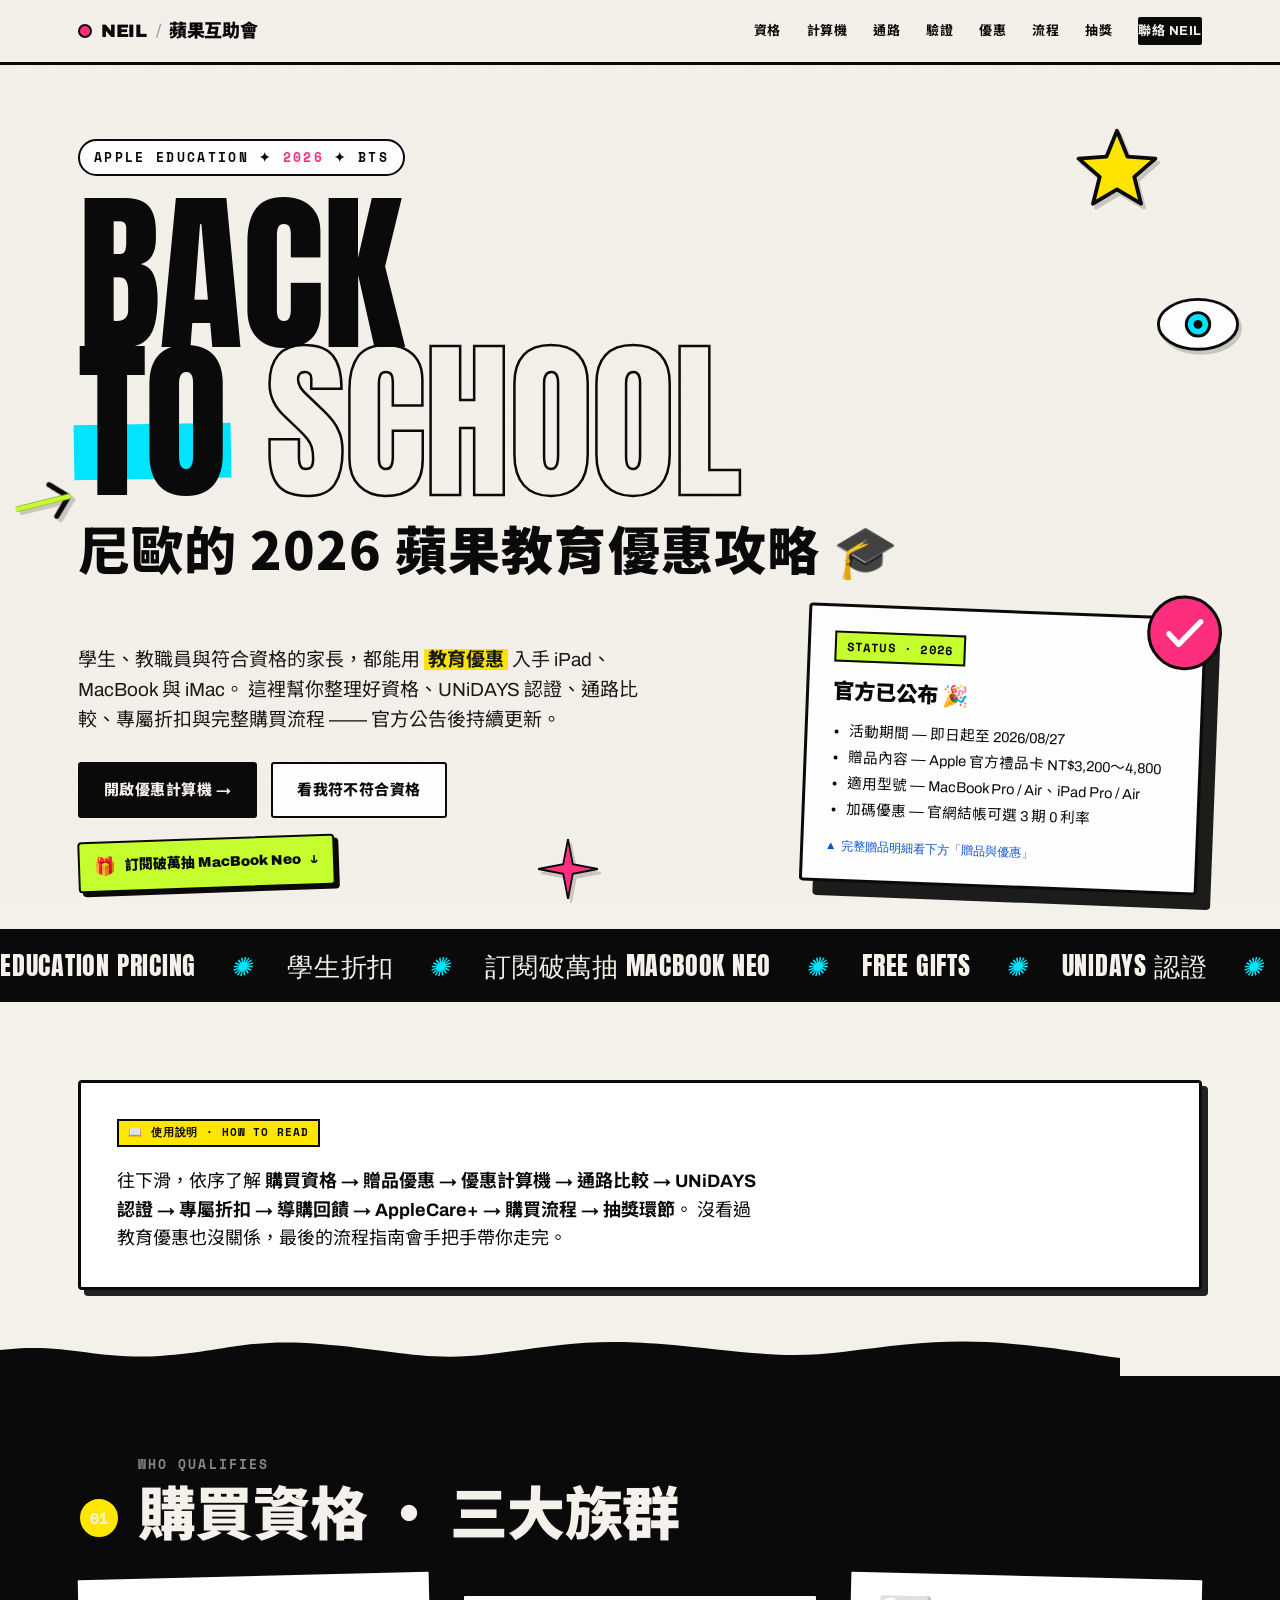
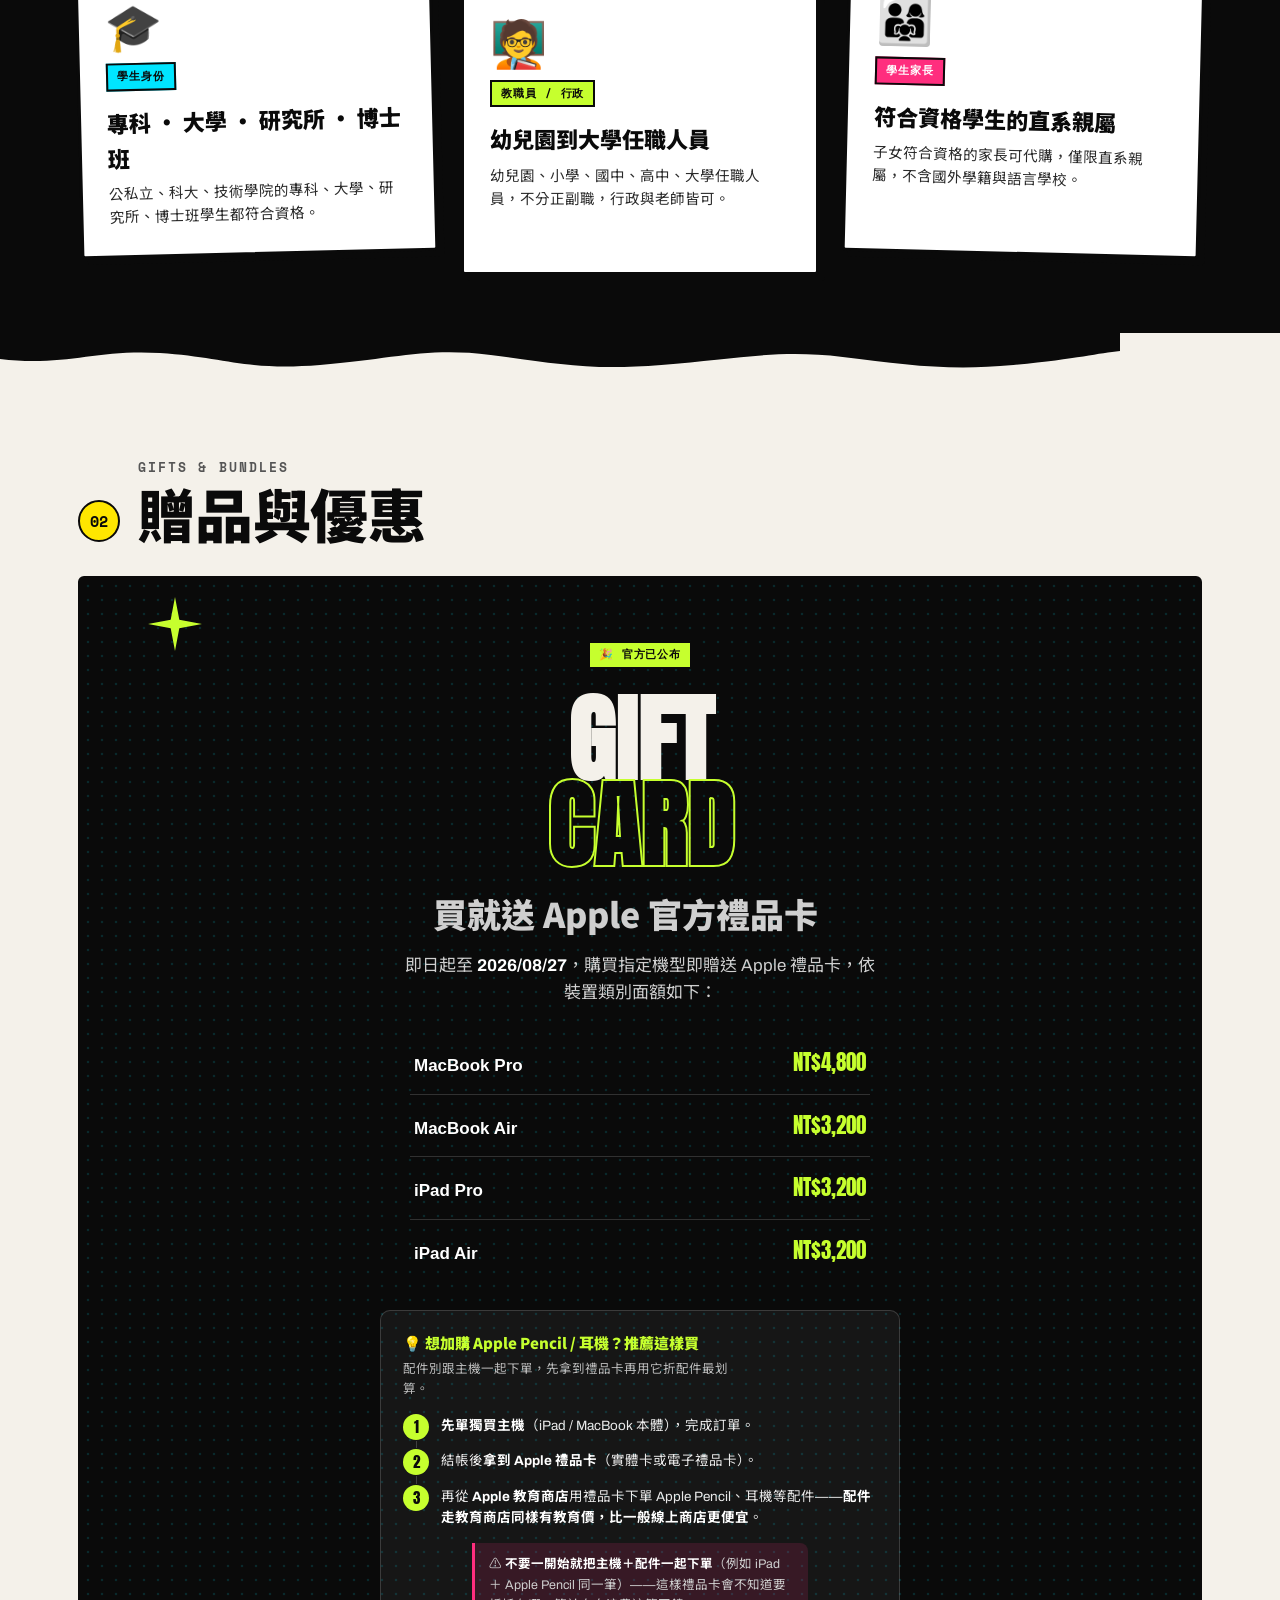
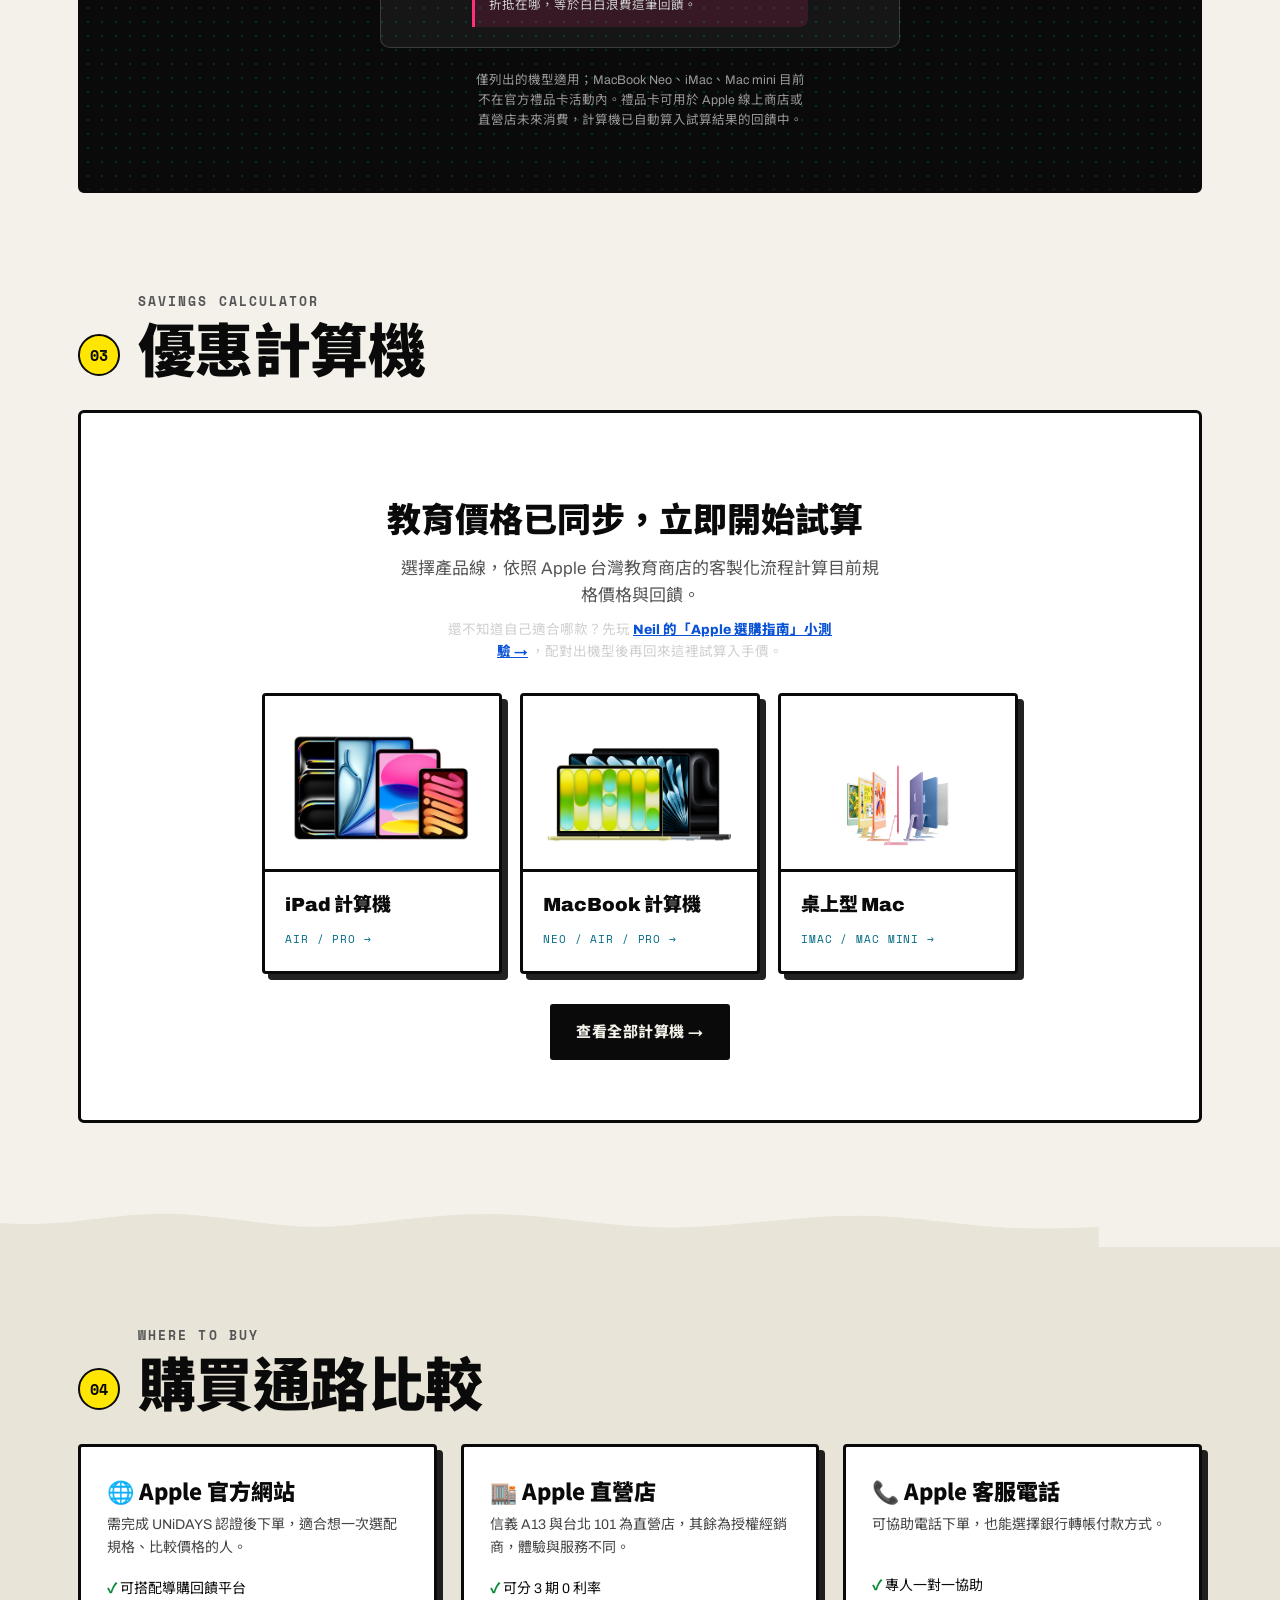
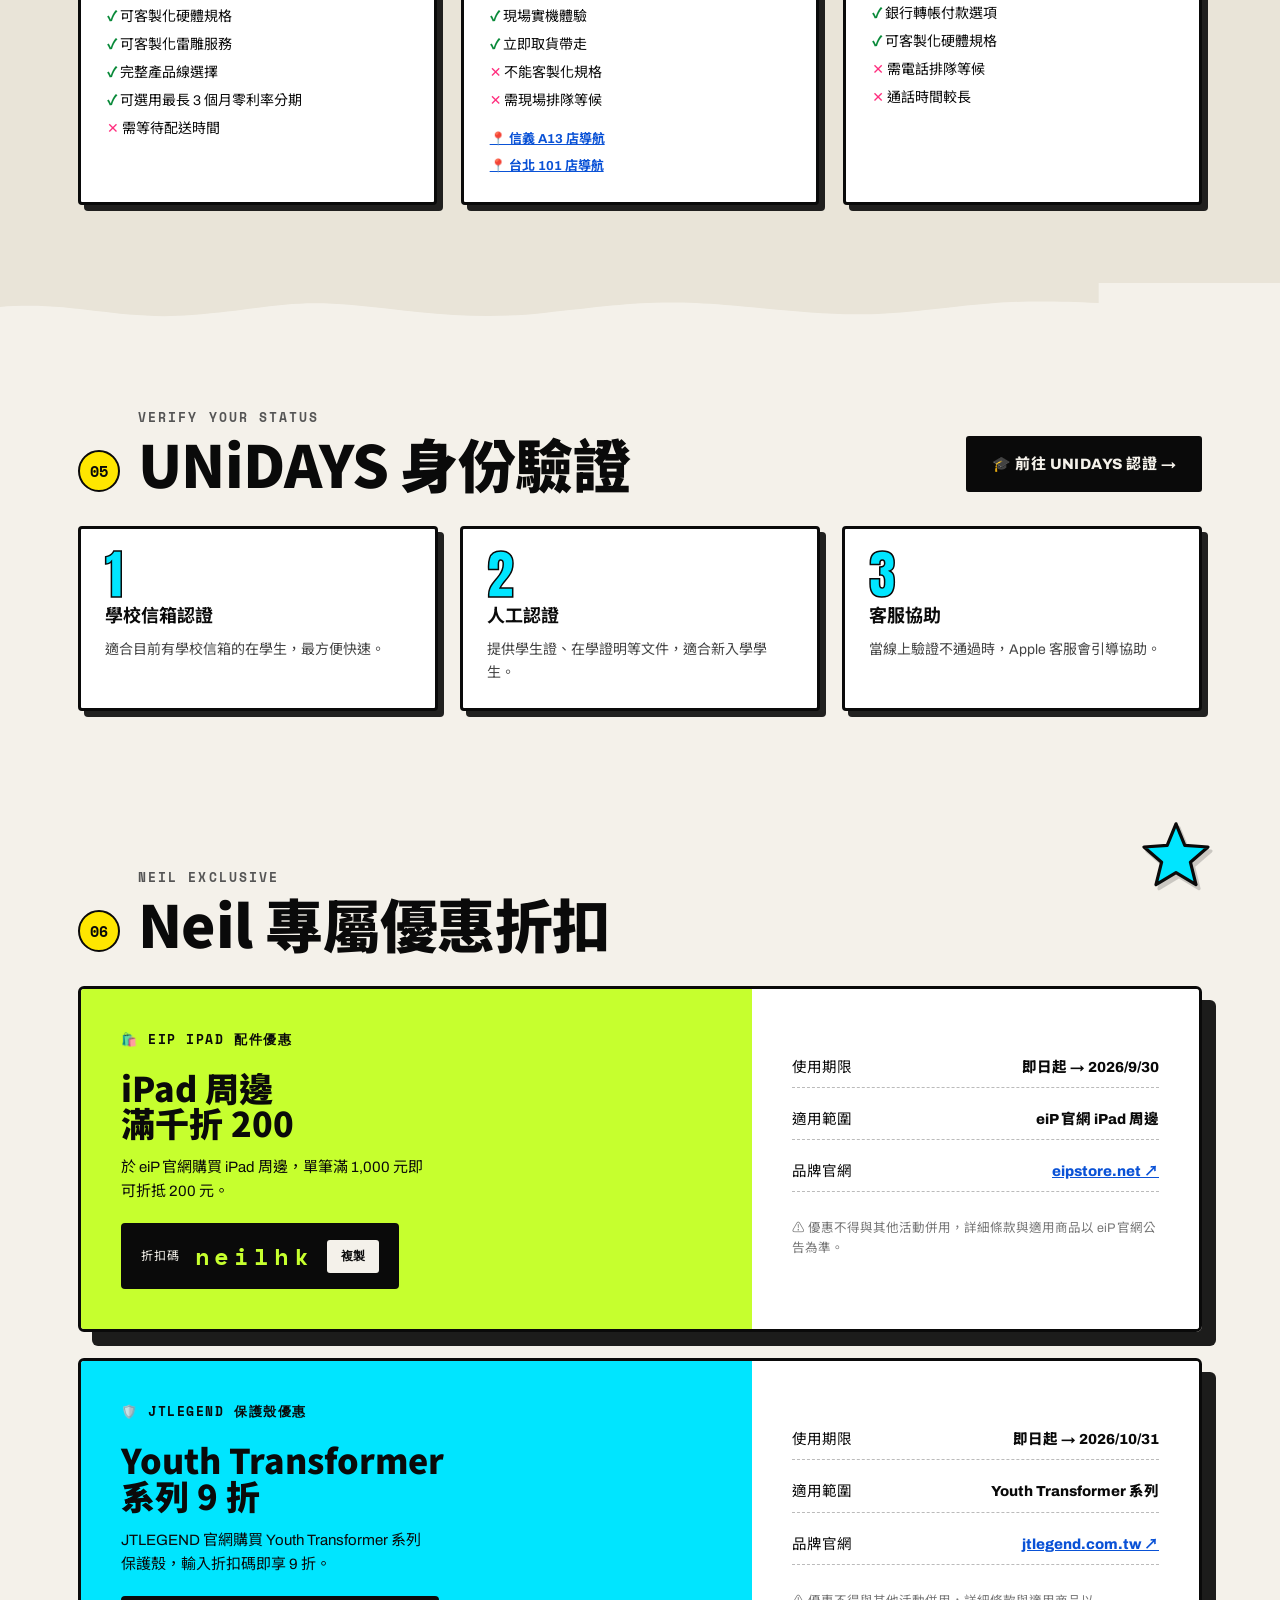
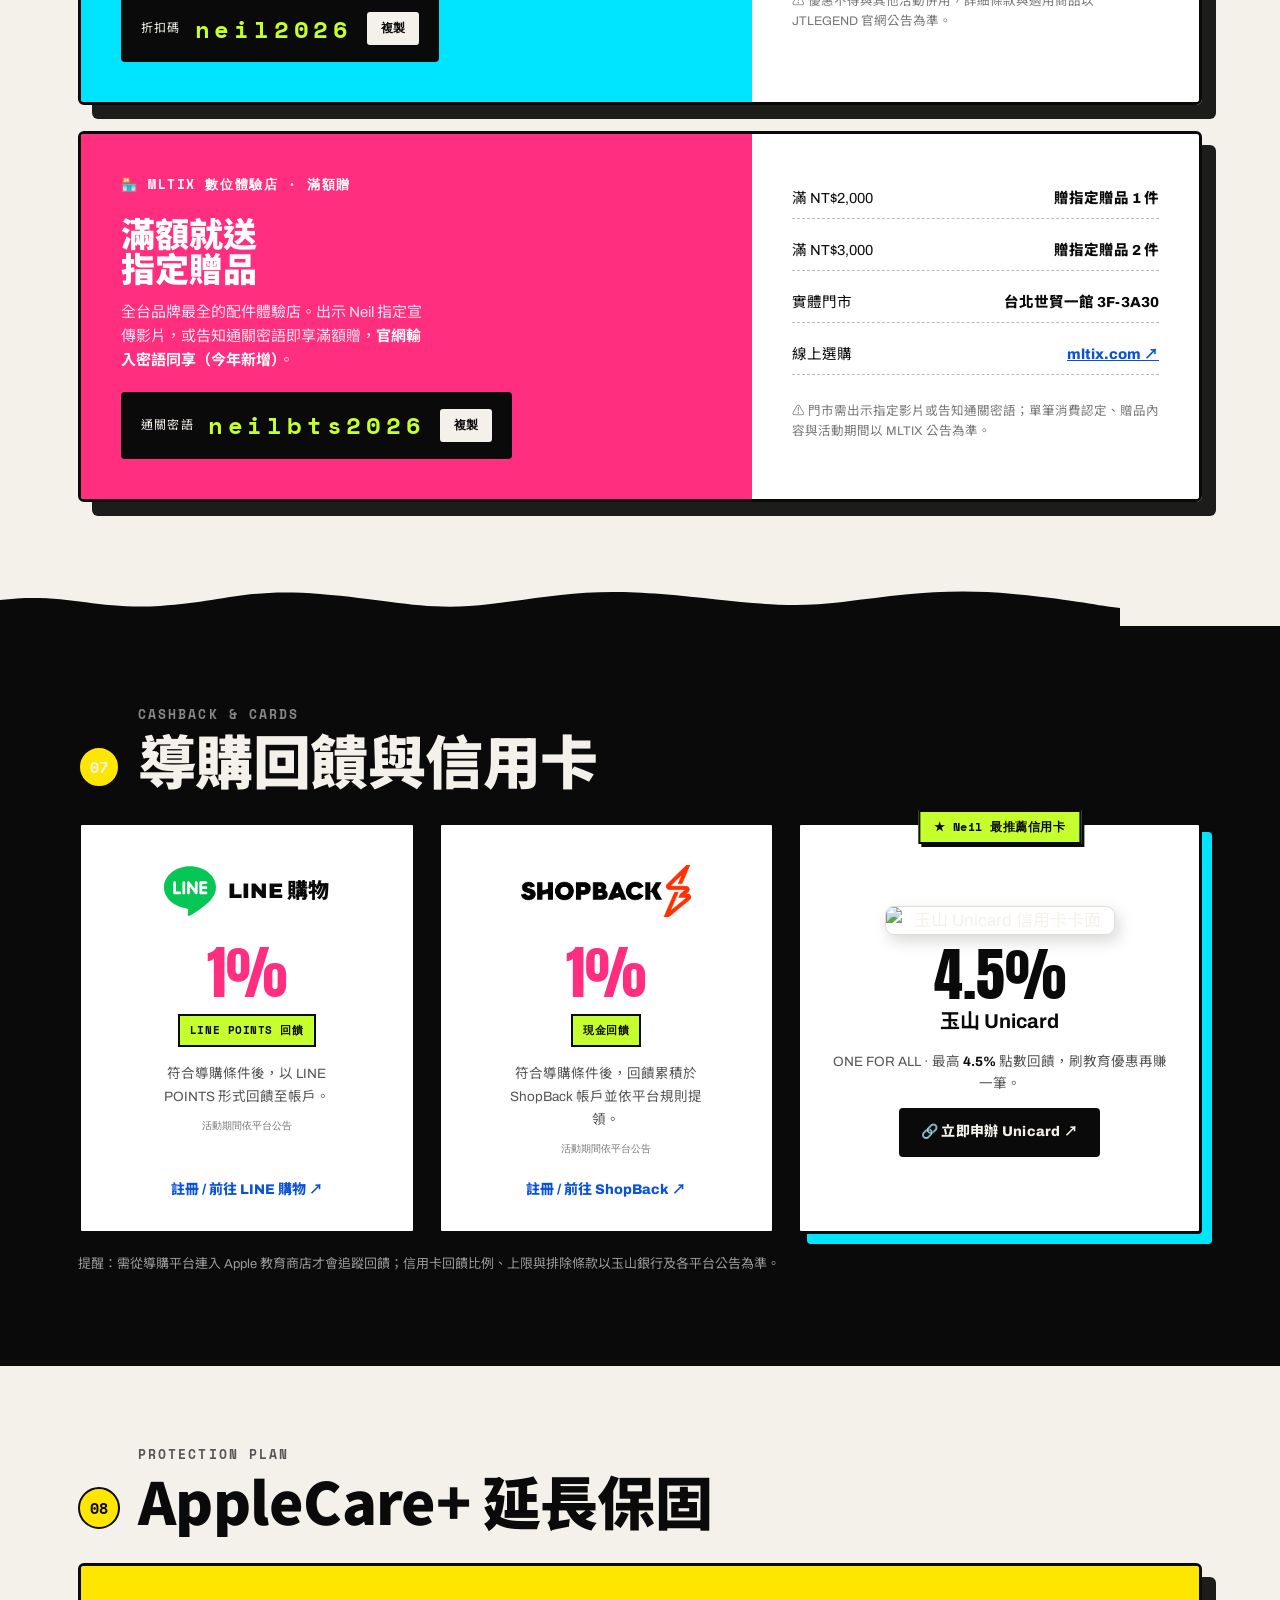
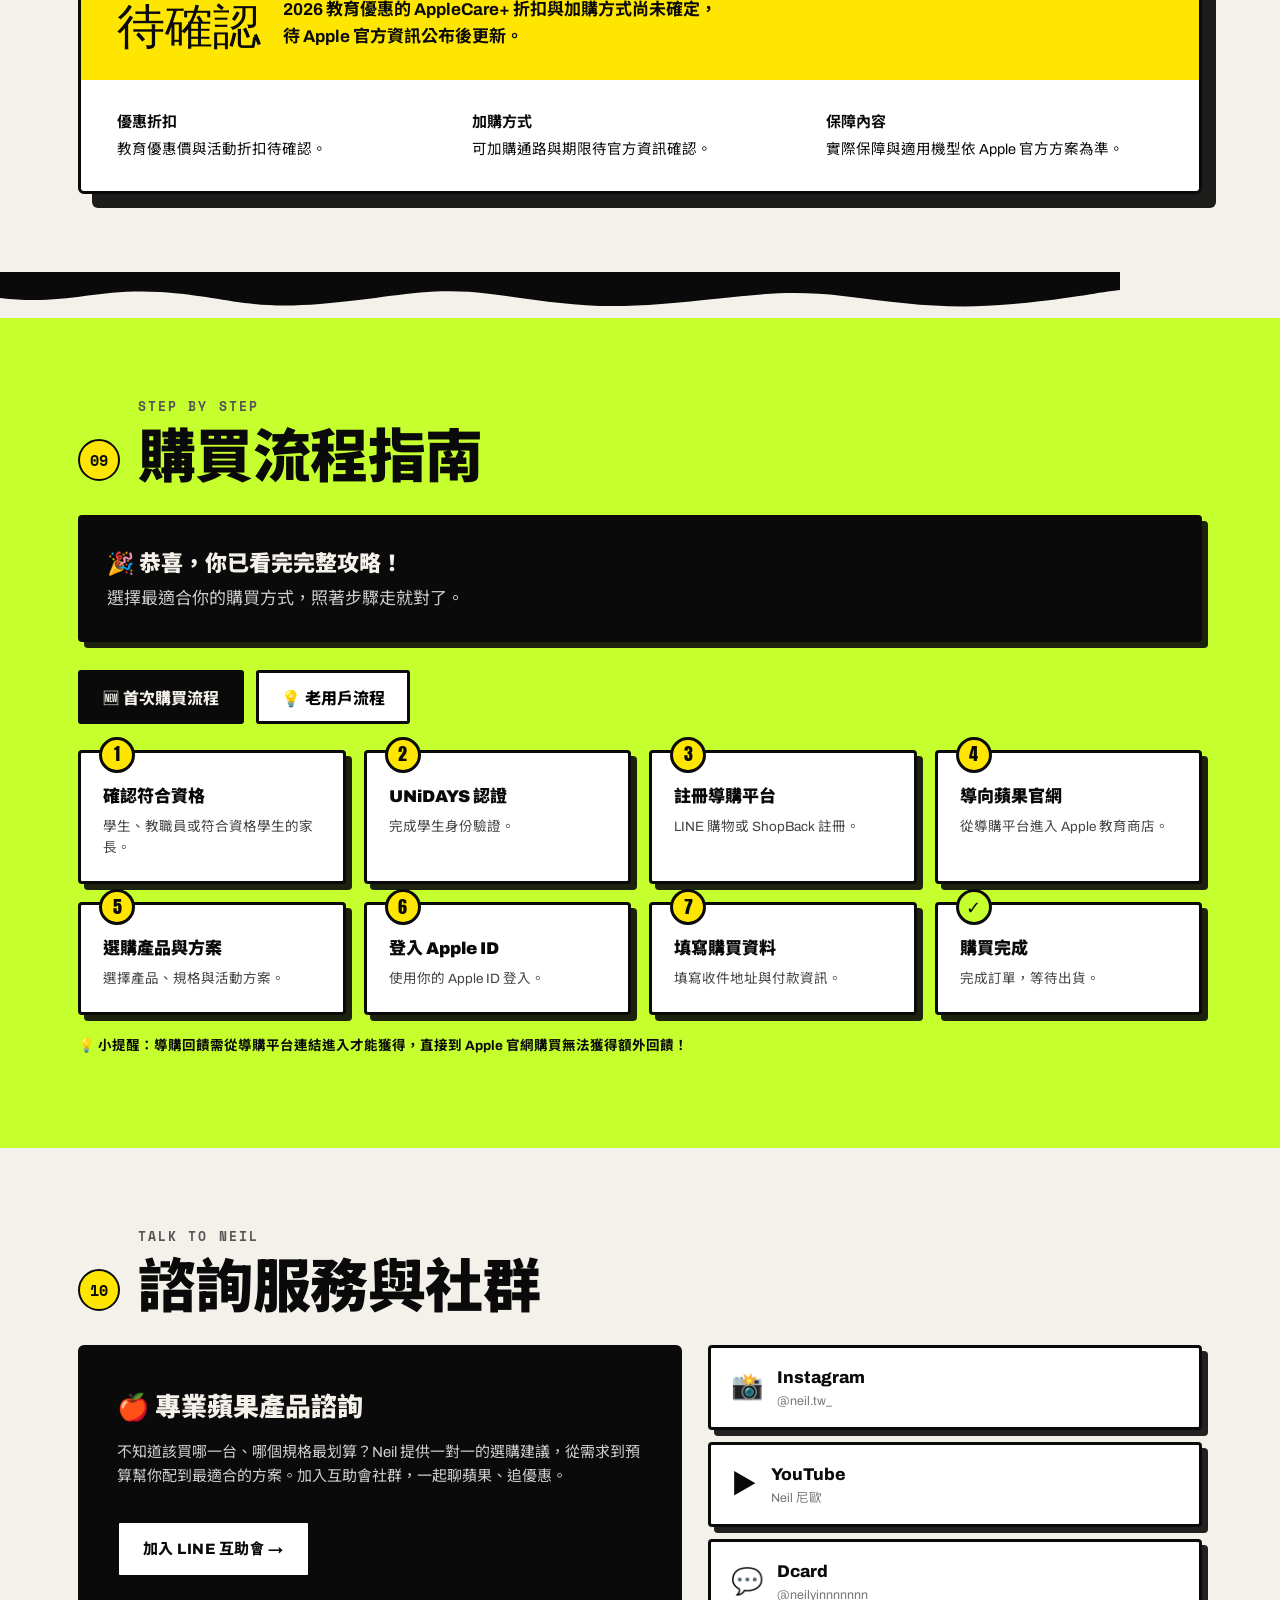
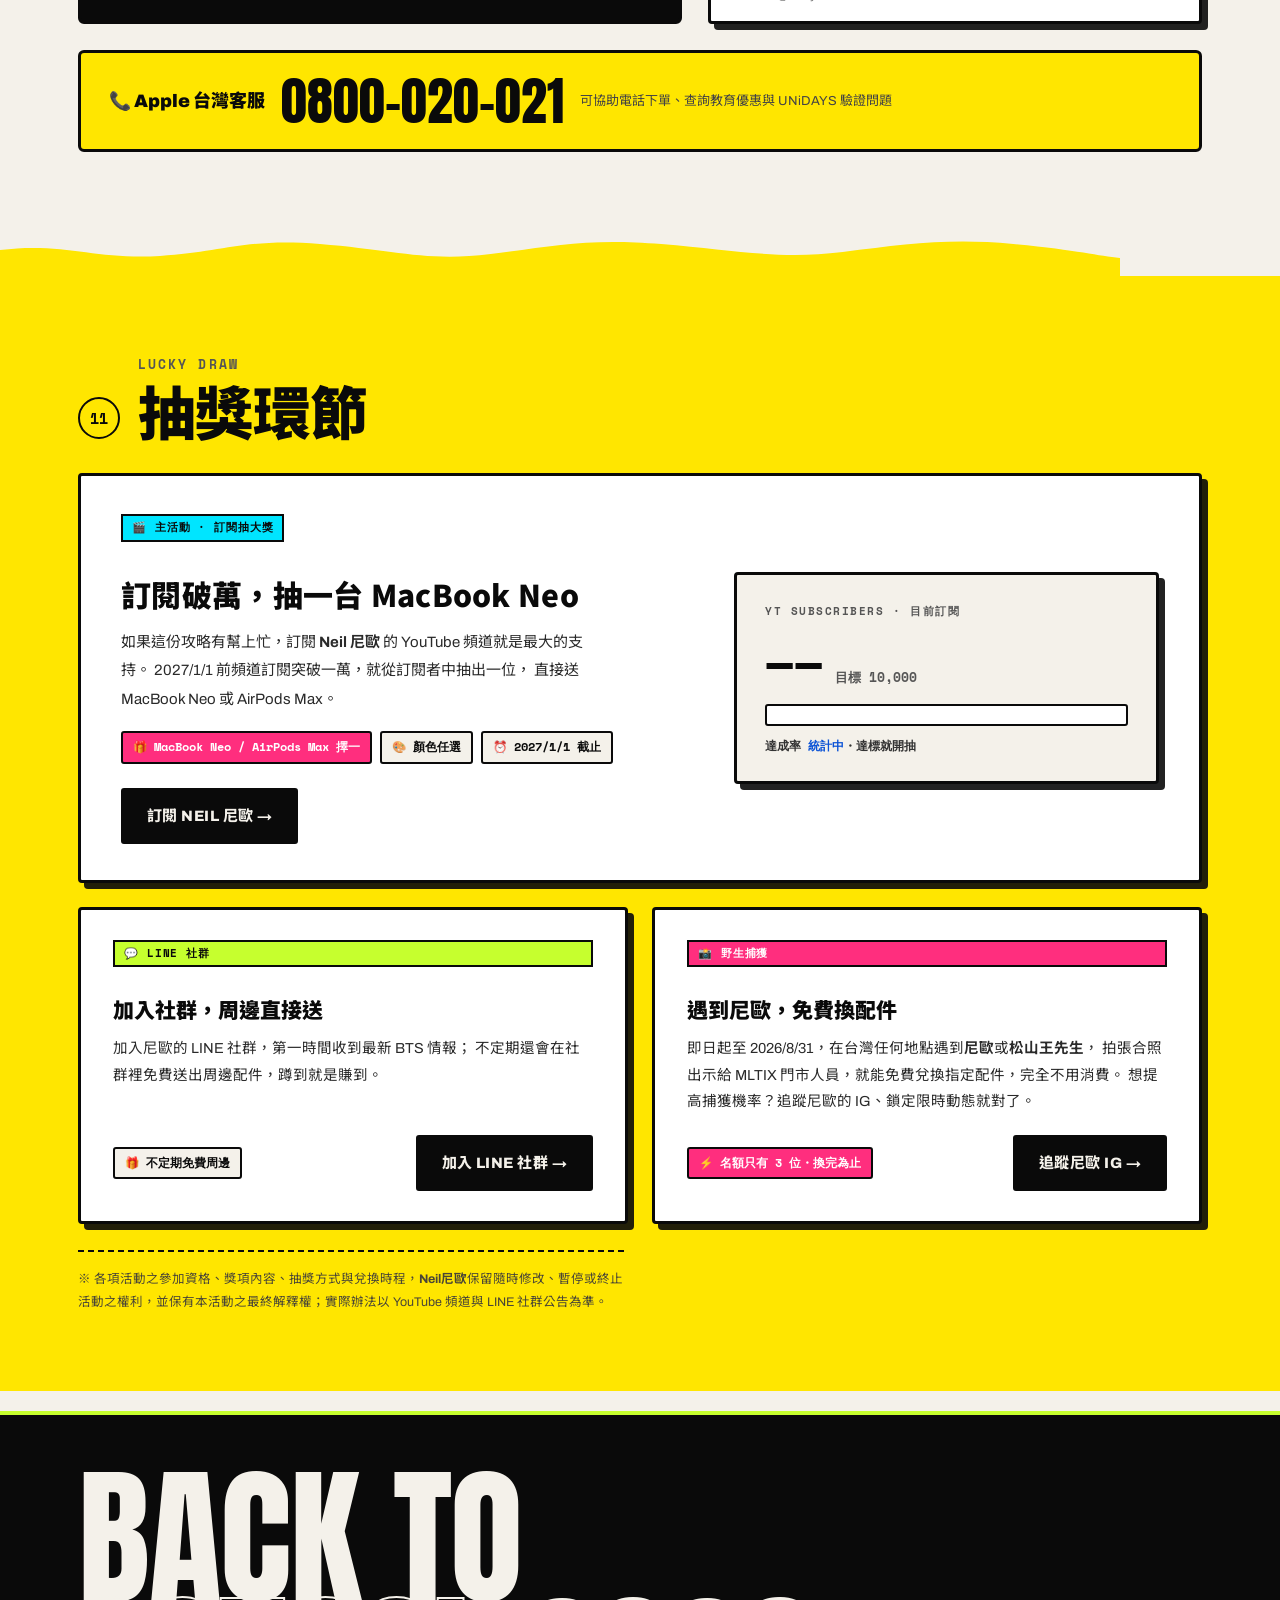
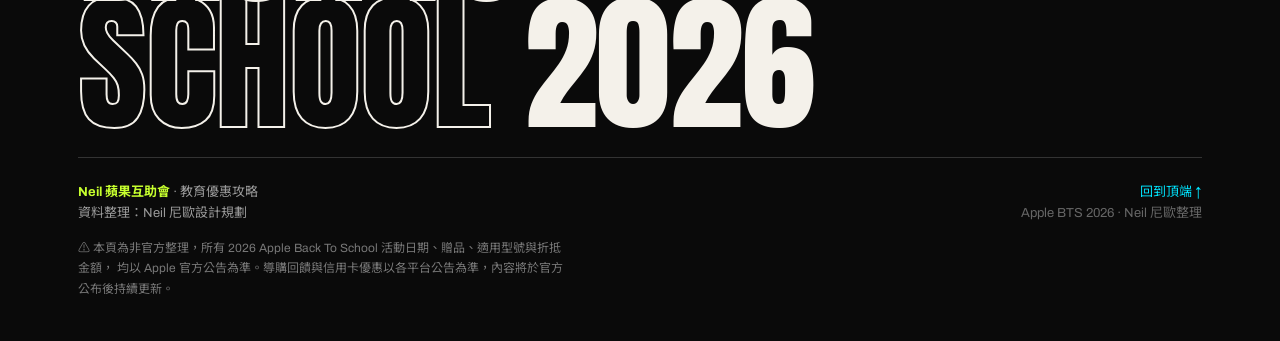
==== commit 9592dbb3: "SEO 優化 + LINE 連結更新 + 禮品卡推薦買法 - 四個公開頁補齊 meta/OG/Twitter Card/canonical，關鍵字聚焦 Apple BTS 2026；首頁加 JSON-" ====
--- a/2026 BTS Calc/index.html
+++ b/2026 BTS Calc/index.html
@@ -3,8 +3,37 @@
 <head>
 <meta charset="UTF-8">
 <meta name="viewport" content="width=device-width, initial-scale=1.0">
-<title>Apple BTS 2026｜Neil 尼歐教育優惠攻略</title>
-<meta name="description" content="2026 Apple Back To School 教育優惠攻略：購買資格、UNiDAYS 認證、通路比較、專屬折扣與購買流程，官方公告後持續更新。">
+<title>Apple BTS 2026 教育優惠攻略｜Apple BTS 禮品卡活動與計算機 - Neil尼歐</title>
+<meta name="description" content="Apple BTS 2026 教育優惠攻略：Apple Back To School 禮品卡活動、購買資格、UNiDAYS 認證、iPad 與 MacBook 教育價計算機、導購與信用卡回饋、專屬折扣一次看懂。">
+<meta name="keywords" content="Apple BTS, Apple BTS 2026, Apple Back To School, Apple 教育優惠, 蘋果教育優惠, BTS 教育優惠, iPad 教育優惠, MacBook 教育優惠, Apple 禮品卡, UNiDAYS, Neil尼歐">
+<meta name="author" content="Neil尼歐">
+<meta name="robots" content="index, follow, max-image-preview:large">
+<link rel="canonical" href="https://bts2026.vercel.app/">
+<!-- Open Graph -->
+<meta property="og:type" content="website">
+<meta property="og:site_name" content="Apple BTS 2026 教育優惠攻略">
+<meta property="og:locale" content="zh_TW">
+<meta property="og:url" content="https://bts2026.vercel.app/">
+<meta property="og:title" content="Apple BTS 2026 教育優惠攻略｜禮品卡活動與教育價計算機">
+<meta property="og:description" content="Apple BTS 2026 一次看懂：Apple Back To School 禮品卡活動、iPad 與 MacBook 教育價試算、導購與信用卡回饋、專屬折扣碼。">
+<meta property="og:image" content="https://bts2026.vercel.app/assets/mac-card-50-edu-savings-202605.png">
+<!-- Twitter -->
+<meta name="twitter:card" content="summary_large_image">
+<meta name="twitter:title" content="Apple BTS 2026 教育優惠攻略｜Neil尼歐">
+<meta name="twitter:description" content="Apple BTS 2026 禮品卡活動、教育價計算機、導購與信用卡回饋、專屬折扣碼一次看懂。">
+<meta name="twitter:image" content="https://bts2026.vercel.app/assets/mac-card-50-edu-savings-202605.png">
+<script type="application/ld+json">
+{
+  "@context": "https://schema.org",
+  "@type": "WebSite",
+  "name": "Apple BTS 2026 教育優惠攻略",
+  "alternateName": "Apple BTS 2026",
+  "url": "https://bts2026.vercel.app/",
+  "inLanguage": "zh-Hant-TW",
+  "description": "Apple BTS 2026 教育優惠攻略：Apple Back To School 禮品卡活動、教育資格、iPad 與 MacBook 教育價計算機、導購與信用卡回饋。",
+  "author": { "@type": "Person", "name": "Neil尼歐", "url": "https://neil.tw" }
+}
+</script>
 <link rel="preconnect" href="https://fonts.googleapis.com">
 <link rel="preconnect" href="https://fonts.gstatic.com" crossorigin>
 <link href="https://fonts.googleapis.com/css2?family=Anton&family=Archivo:wght@400;500;600;700;800;900&family=Noto+Sans+TC:wght@400;500;700;900&family=Space+Mono:wght@400;700&display=swap" rel="stylesheet">
@@ -208,6 +237,24 @@
 .gc-row:last-child{border-bottom:none}
 .gc-device{font-weight:800;font-size:17px;color:#fff}
 .gc-amt{font-family:"Anton",sans-serif;font-size:21px;color:var(--lime)}
+/* 禮品卡推薦買法 */
+.gc-howto{max-width:520px;margin:28px auto 0;text-align:left;background:rgba(255,255,255,.05);
+  border:1.5px solid rgba(255,255,255,.16);border-radius:10px;padding:20px 22px}
+.gc-howto h4{font-family:"Noto Sans TC",sans-serif;font-size:15px;font-weight:900;color:var(--lime);
+  margin:0 0 4px;display:flex;align-items:center;gap:7px}
+.gc-howto .gc-howto-sub{font-size:12.5px;color:#bbb;margin:0 0 16px}
+.gc-steps{list-style:none;margin:0;padding:0;counter-reset:gcstep}
+.gc-steps li{position:relative;padding:0 0 14px 38px;counter-increment:gcstep;
+  font-size:13.5px;line-height:1.6;color:#eaeaea}
+.gc-steps li::before{content:counter(gcstep);position:absolute;left:0;top:-1px;
+  width:26px;height:26px;border-radius:50%;background:var(--lime);color:var(--ink);
+  font-family:"Anton",sans-serif;font-size:15px;display:flex;align-items:center;justify-content:center}
+.gc-steps li:not(:last-child)::after{content:"";position:absolute;left:12.5px;top:26px;bottom:2px;
+  width:1.5px;background:rgba(255,255,255,.18)}
+.gc-steps li b{color:#fff}
+.gc-warn{margin:14px 0 0;padding:11px 14px;background:rgba(255,46,126,.14);
+  border-left:3px solid var(--pink);border-radius:0 8px 8px 0;font-size:12.5px;line-height:1.65;color:#ffd9e6}
+.gc-warn b{color:#fff}
 .calc-chips{display:flex;gap:18px;justify-content:center;flex-wrap:wrap;margin-top:30px;position:relative}
 .chip{background:var(--paper-2);border:3px solid var(--ink);color:var(--ink);
   border-radius:4px;padding:0;width:240px;overflow:hidden;text-decoration:none;text-align:left;
@@ -605,6 +652,18 @@
         <div class="gc-row"><span class="gc-device">iPad Pro</span><span class="gc-amt">NT$3,200</span></div>
         <div class="gc-row"><span class="gc-device">iPad Air</span><span class="gc-amt">NT$3,200</span></div>
       </div>
+
+      <div class="gc-howto">
+        <h4>💡 想加購 Apple Pencil / 耳機？推薦這樣買</h4>
+        <p class="gc-howto-sub">配件別跟主機一起下單，先拿到禮品卡再用它折配件最划算。</p>
+        <ol class="gc-steps">
+          <li><b>先單獨買主機</b>（iPad / MacBook 本體），完成訂單。</li>
+          <li>結帳後<b>拿到 Apple 禮品卡</b>（實體卡或電子禮品卡）。</li>
+          <li>再從 <b>Apple 教育商店</b>用禮品卡下單 Apple Pencil、耳機等配件——<b>配件走教育商店同樣有教育價，比一般線上商店更便宜</b>。</li>
+        </ol>
+        <p class="gc-warn">⚠️ <b>不要一開始就把主機＋配件一起下單</b>（例如 iPad ＋ Apple Pencil 同一筆）——這樣禮品卡會不知道要折抵在哪，等於白白浪費這筆回饋。</p>
+      </div>
+
       <p style="font-size:12.5px;margin-top:22px;color:#999">僅列出的機型適用；MacBook Neo、iMac、Mac mini 目前不在官方禮品卡活動內。禮品卡可用於 Apple 線上商店或直營店未來消費，計算機已自動算入試算結果的回饋中。</p>
     </div>
   </div>
@@ -818,7 +877,7 @@
         <p class="cash-copy">符合導購條件後，以 LINE POINTS 形式回饋至帳戶。
           <span class="campaign-period" id="line-referral-period">活動期間依平台公告</span>
         </p>
-        <a class="cash-link" href="https://neil.tw/btsline" target="_blank" rel="noopener">註冊 / 前往 LINE 購物 ↗</a>
+        <a class="cash-link" href="https://buy.line.me" target="_blank" rel="noopener">註冊 / 前往 LINE 購物 ↗</a>
       </article>
       <article class="cash reveal">
         <div class="cash-brand">
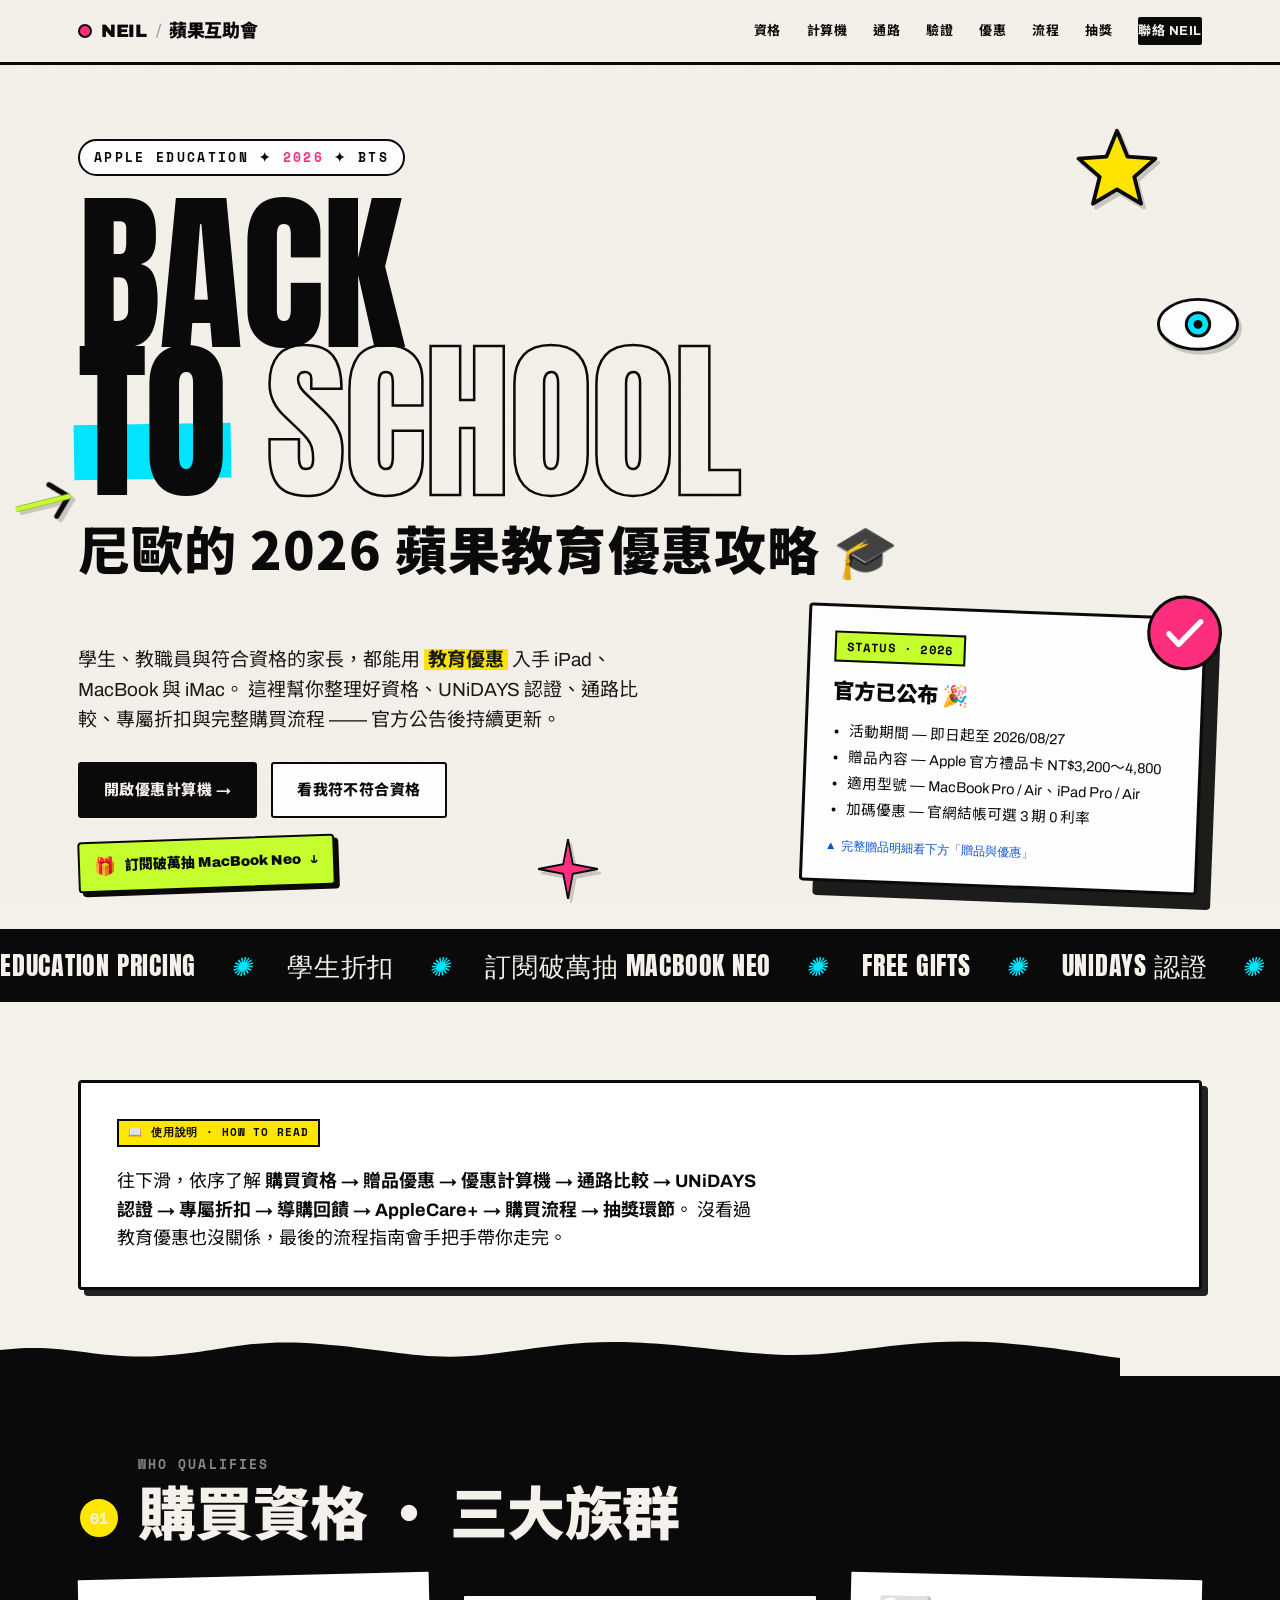
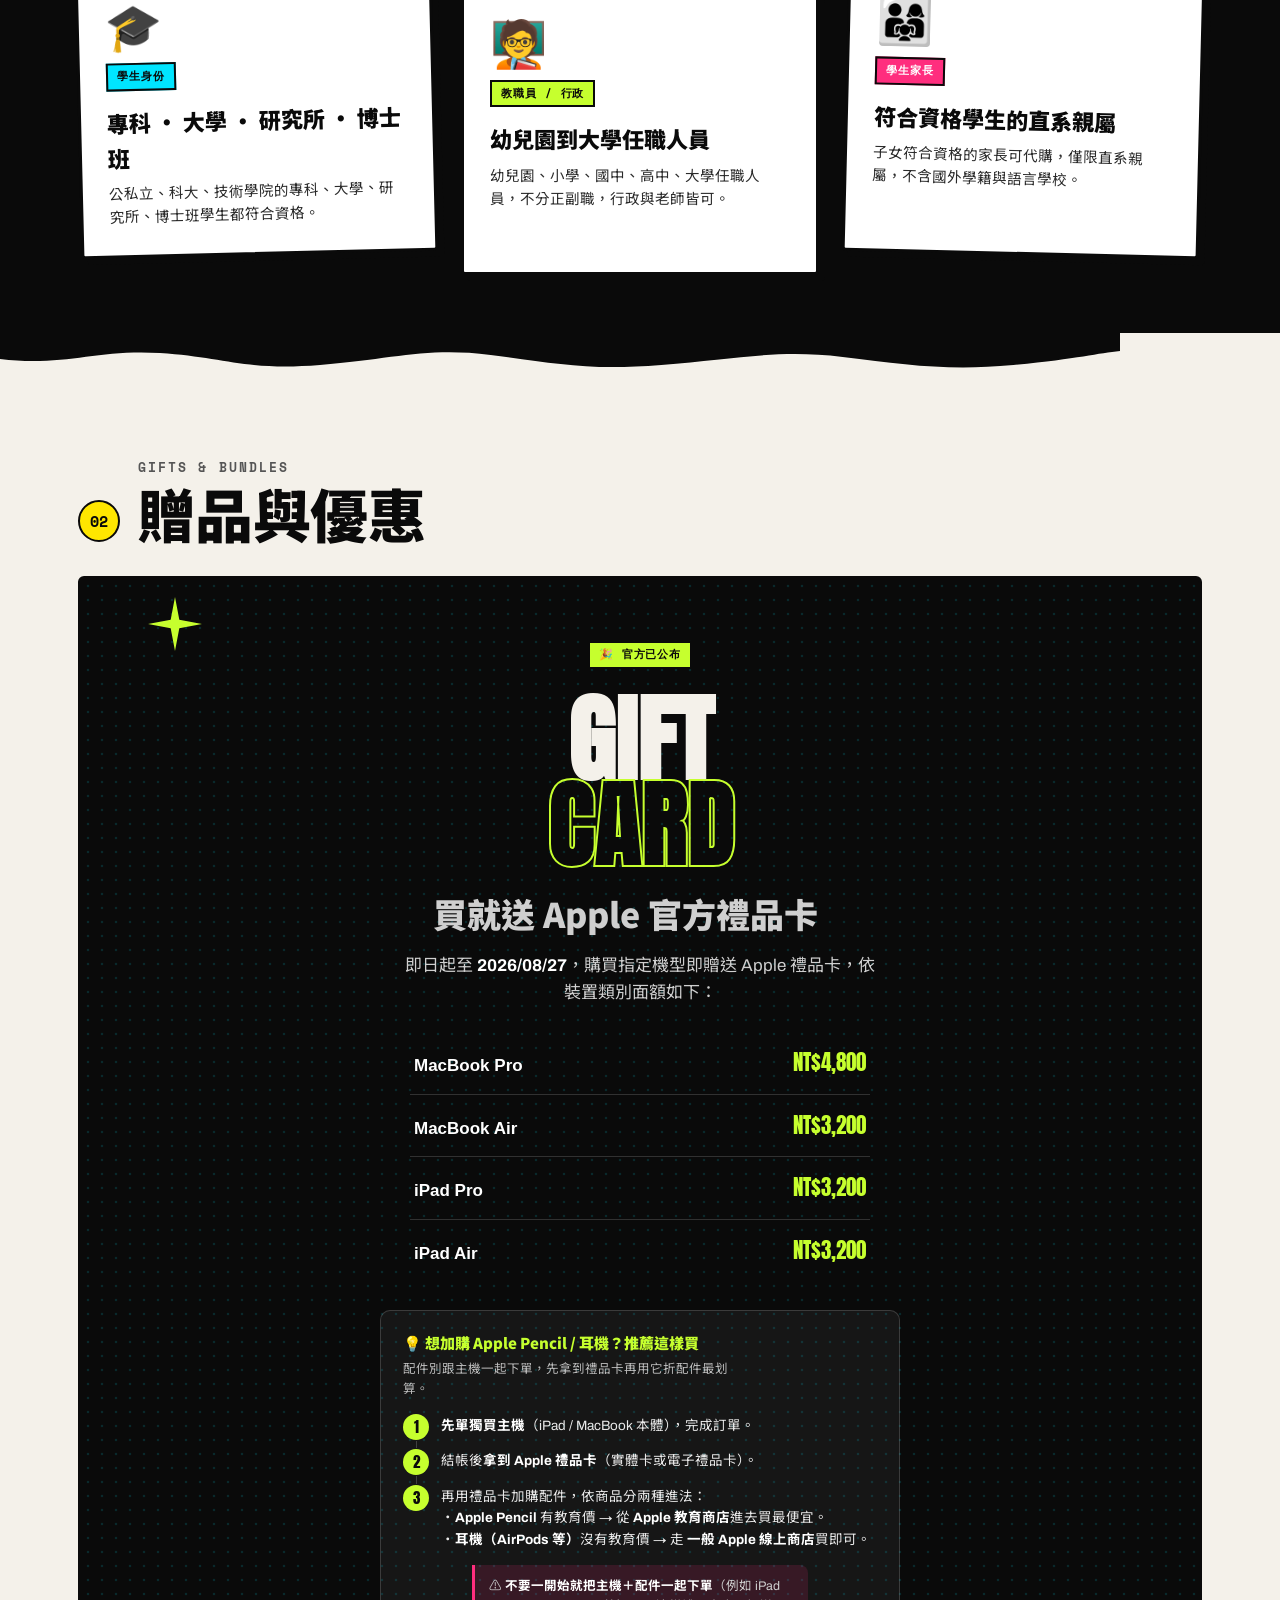
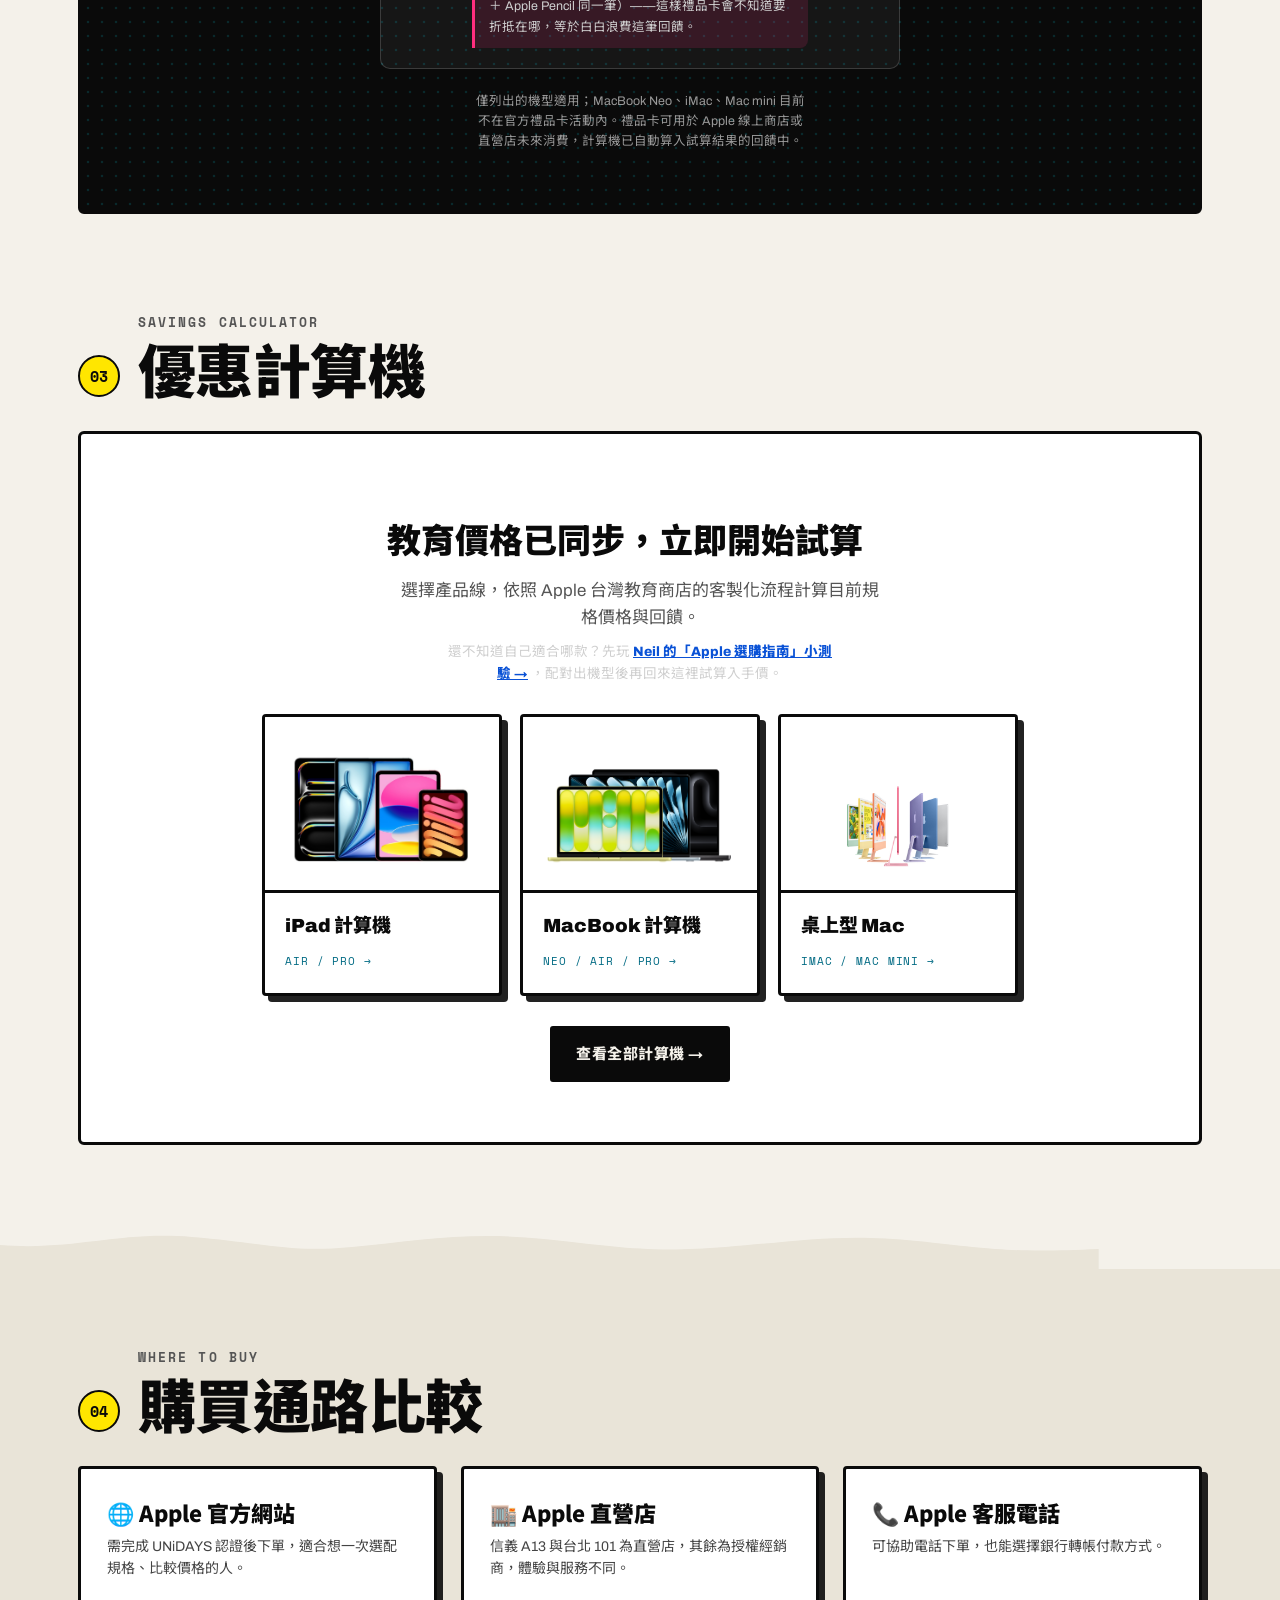
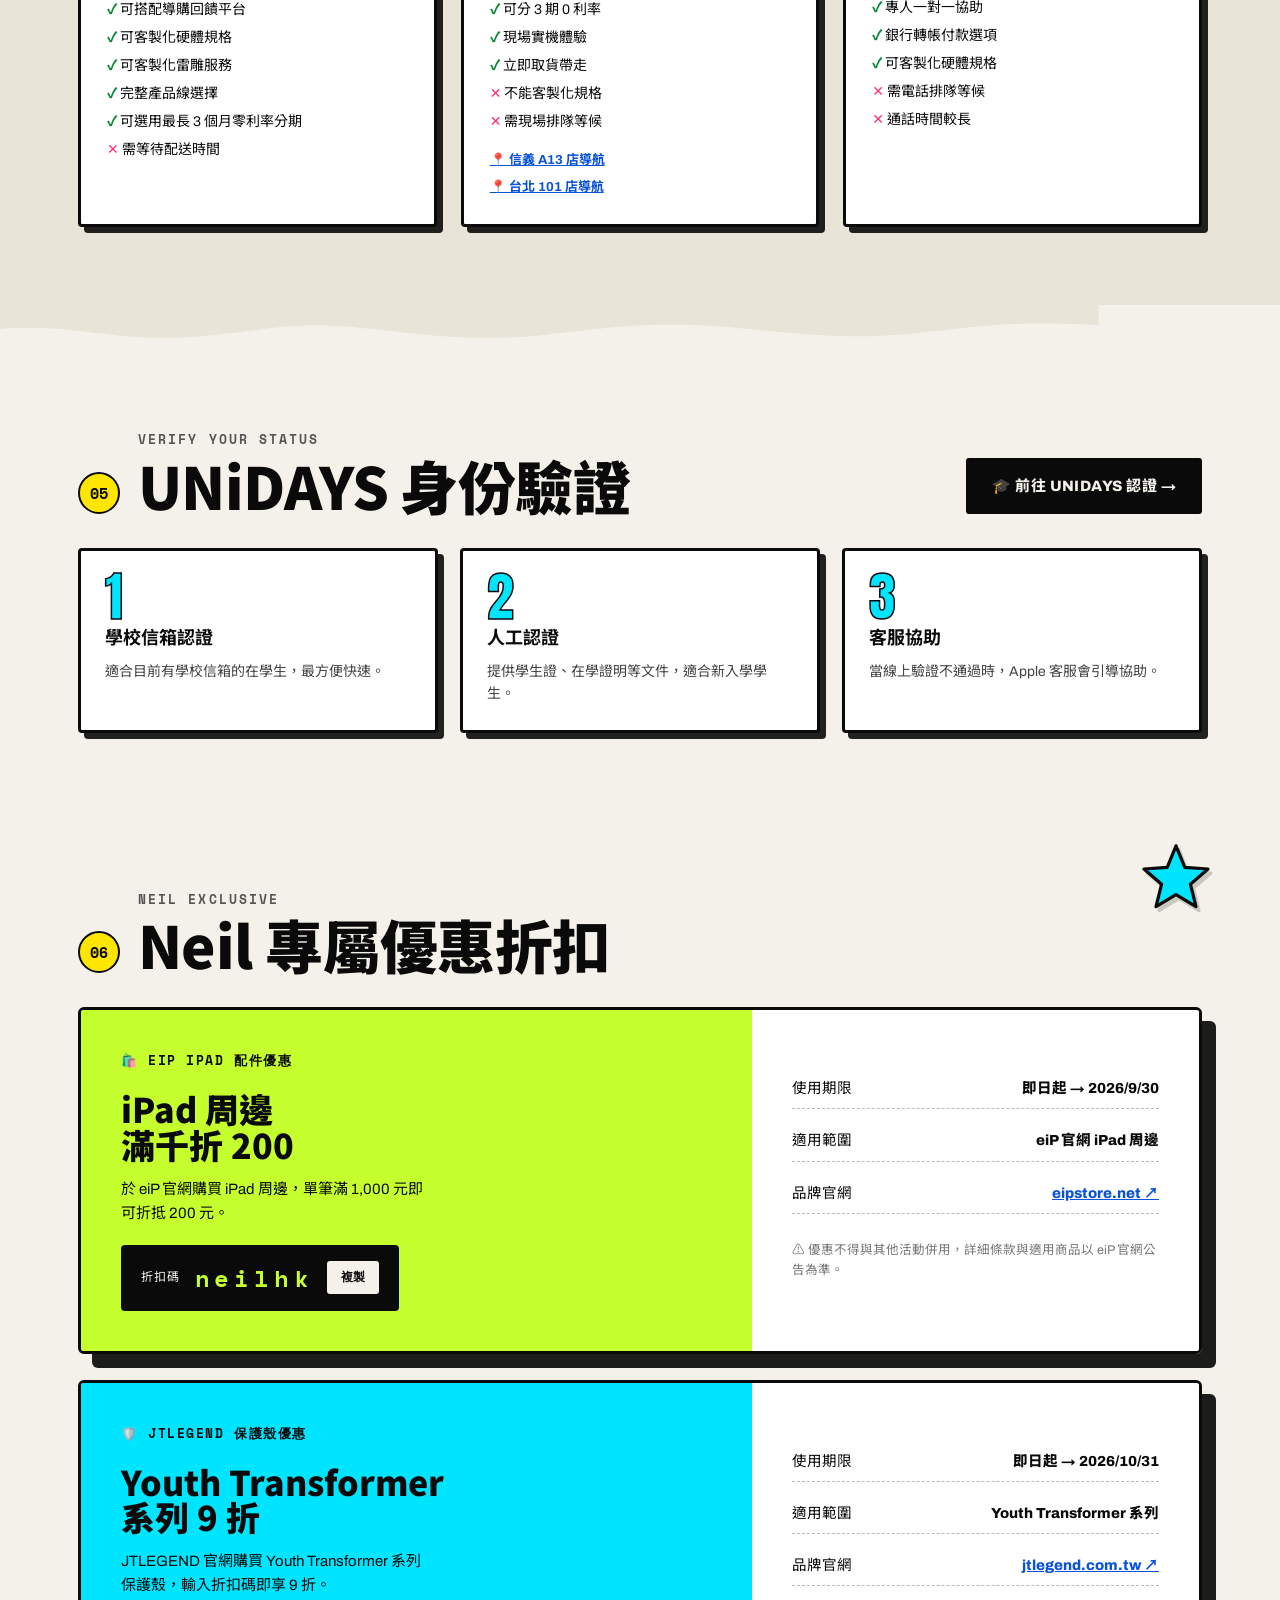
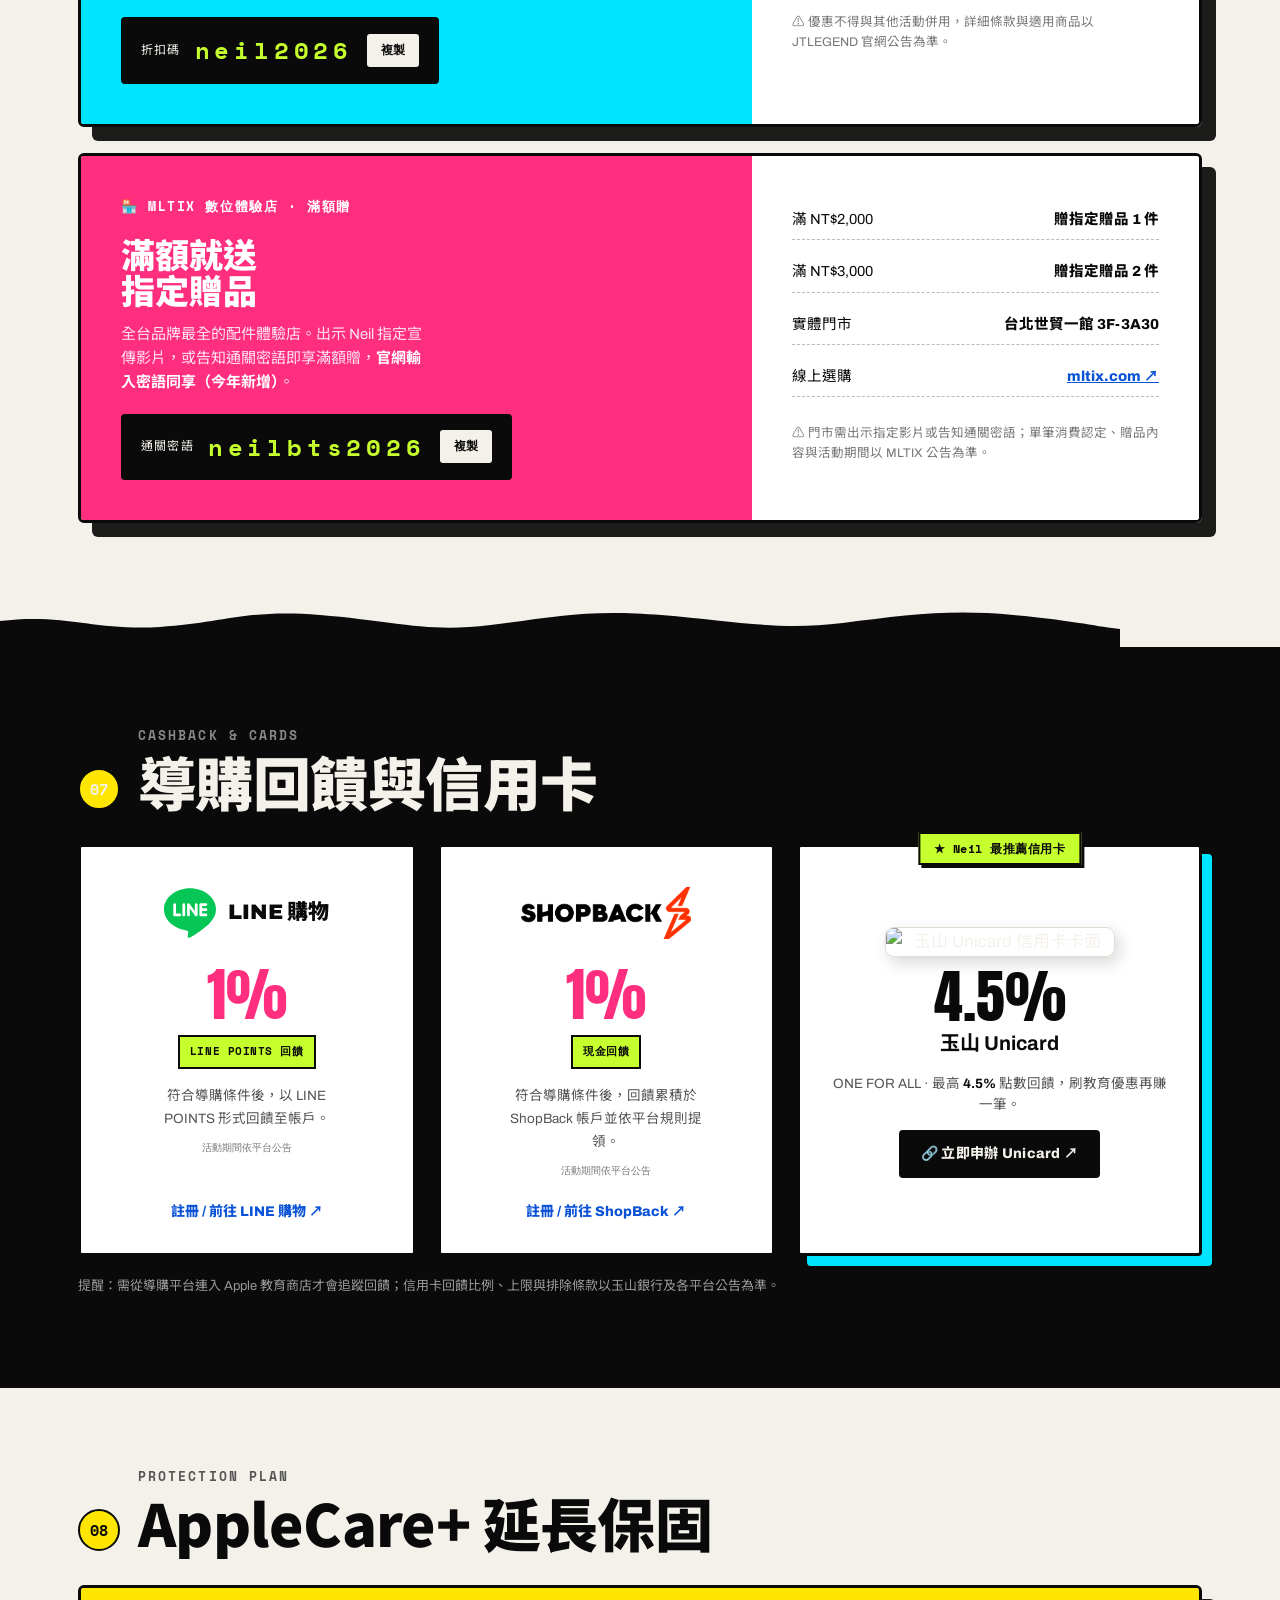
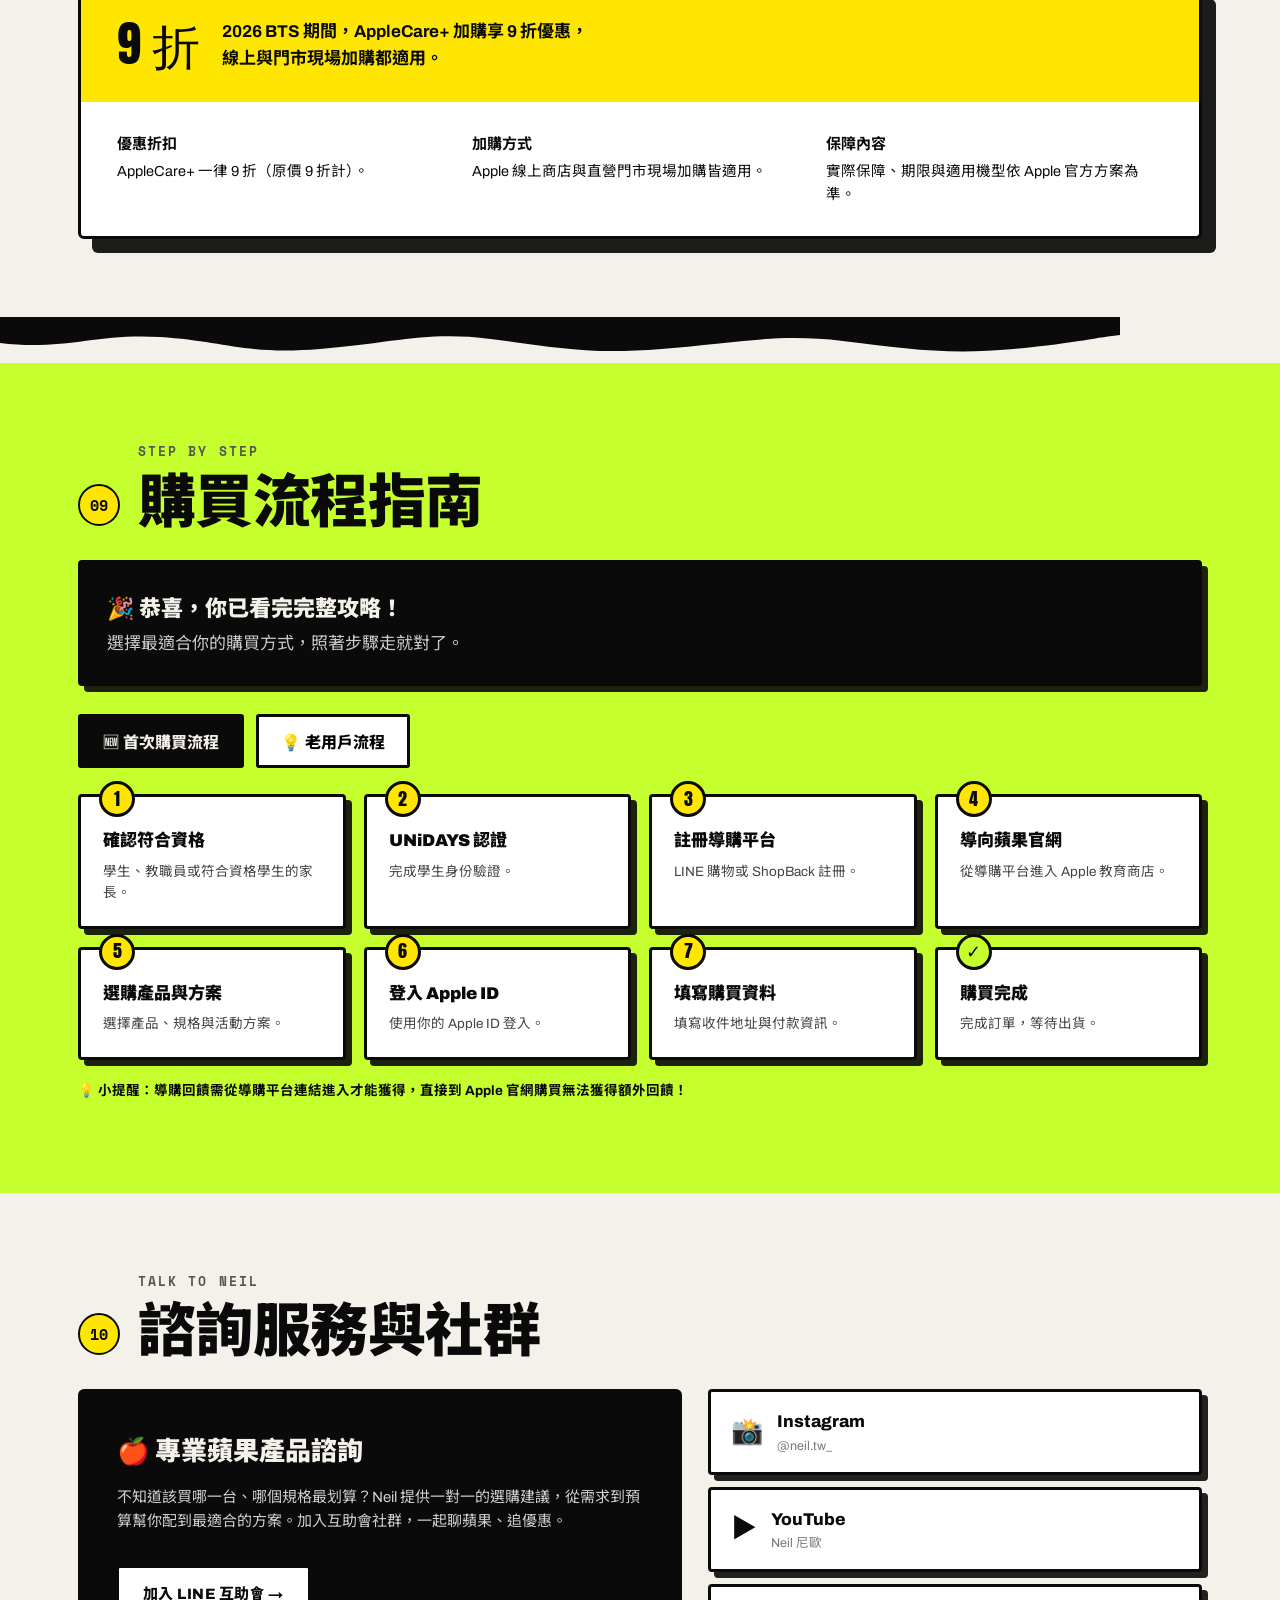
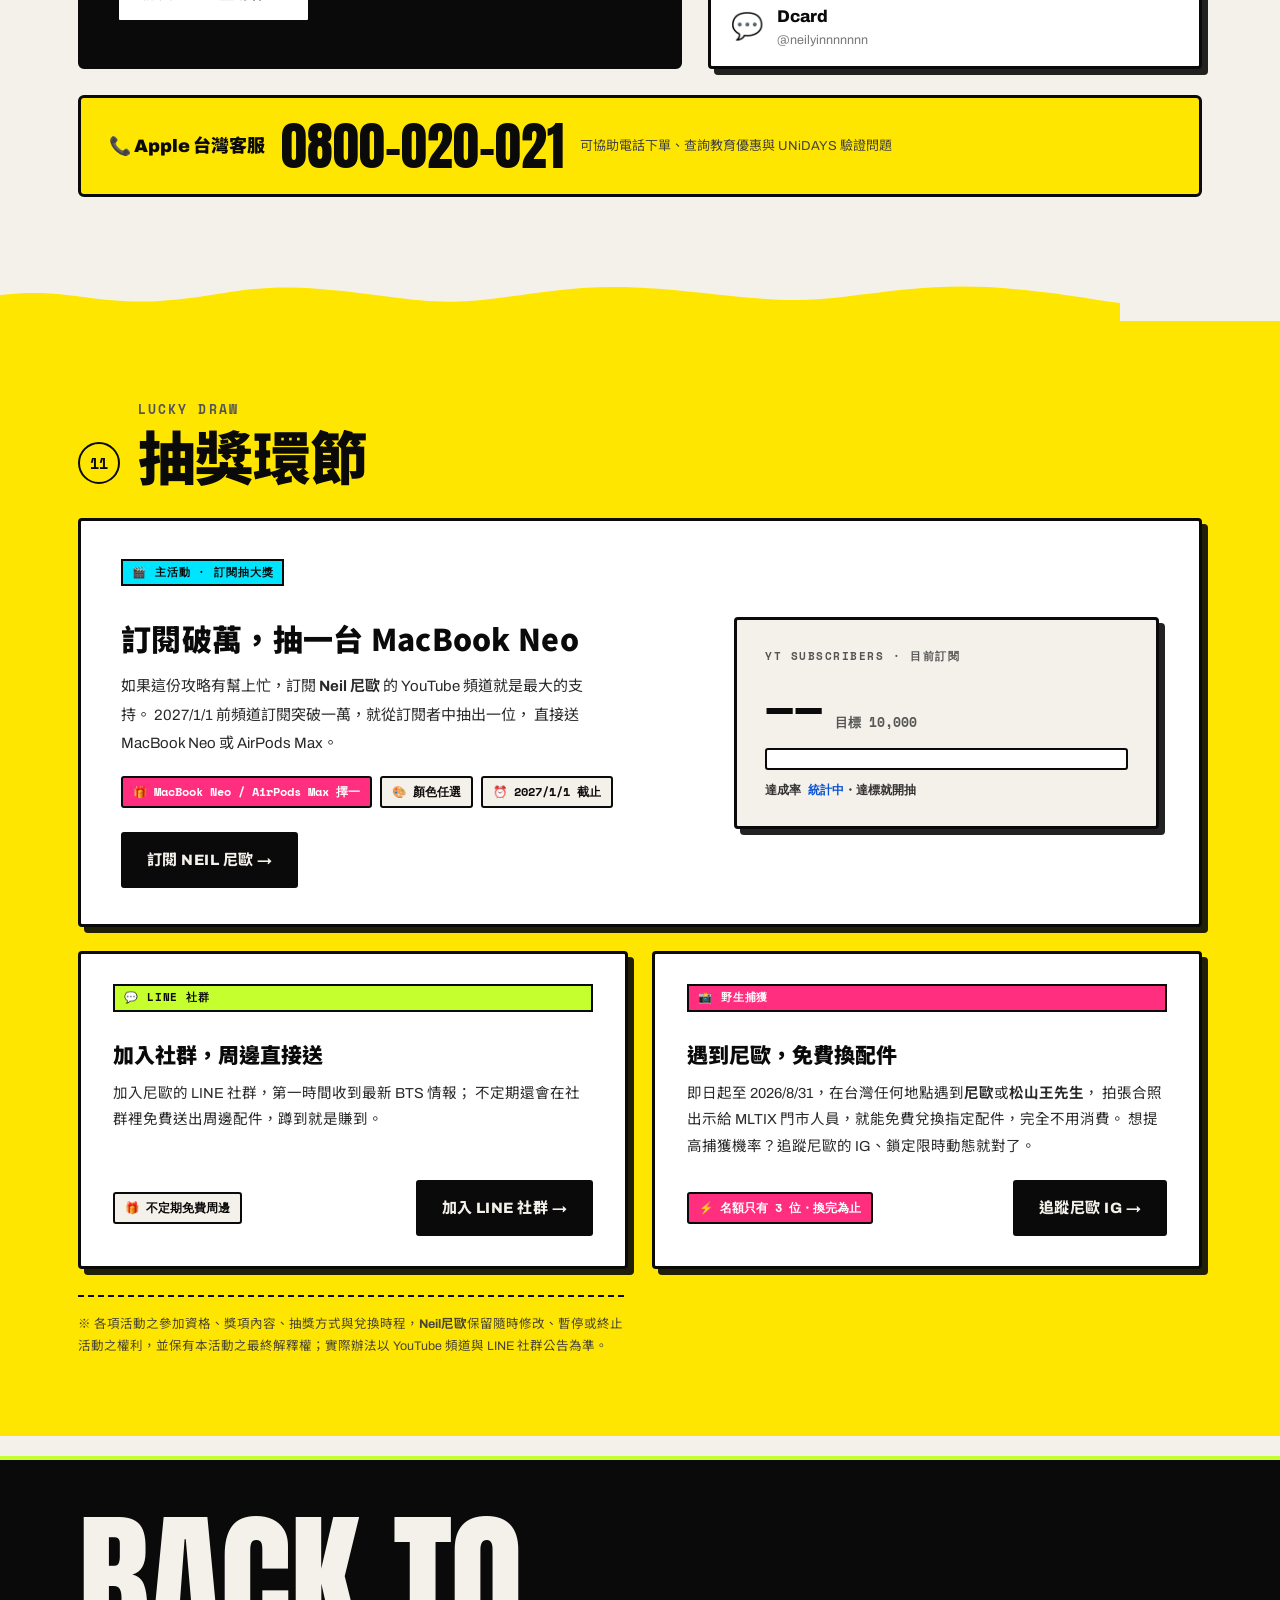
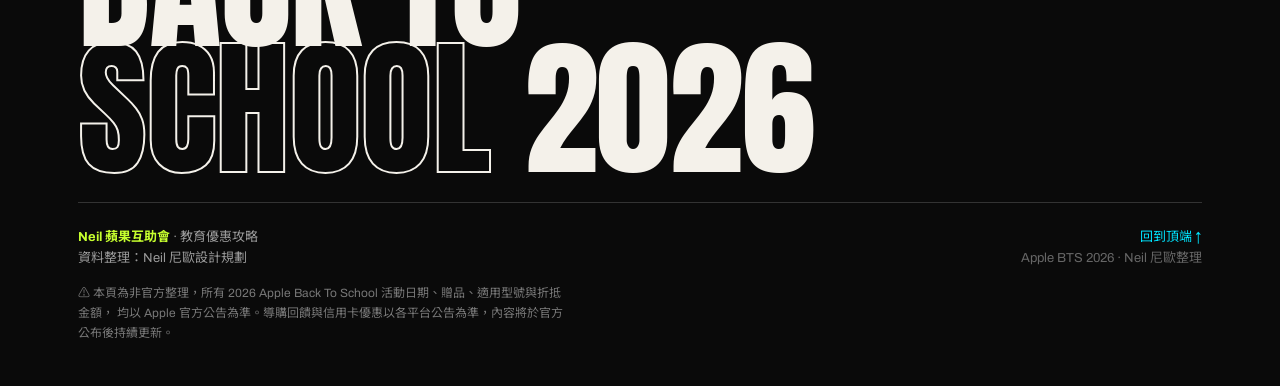
==== commit 92ec1def: "AppleCare+ 更新為 9 折（線上/門市皆適用）+ 禮品卡加購配件分流說明 - AppleCare+ 區塊由「待確認」改為 2026 BTS 一律 9 折 - 禮品卡買法：Apple Penc" ====
--- a/2026 BTS Calc/index.html
+++ b/2026 BTS Calc/index.html
@@ -8,27 +8,27 @@
 <meta name="keywords" content="Apple BTS, Apple BTS 2026, Apple Back To School, Apple 教育優惠, 蘋果教育優惠, BTS 教育優惠, iPad 教育優惠, MacBook 教育優惠, Apple 禮品卡, UNiDAYS, Neil尼歐">
 <meta name="author" content="Neil尼歐">
 <meta name="robots" content="index, follow, max-image-preview:large">
-<link rel="canonical" href="https://bts2026.vercel.app/">
+<link rel="canonical" href="https://bts2026-sigma.vercel.app/">
 <!-- Open Graph -->
 <meta property="og:type" content="website">
 <meta property="og:site_name" content="Apple BTS 2026 教育優惠攻略">
 <meta property="og:locale" content="zh_TW">
-<meta property="og:url" content="https://bts2026.vercel.app/">
+<meta property="og:url" content="https://bts2026-sigma.vercel.app/">
 <meta property="og:title" content="Apple BTS 2026 教育優惠攻略｜禮品卡活動與教育價計算機">
 <meta property="og:description" content="Apple BTS 2026 一次看懂：Apple Back To School 禮品卡活動、iPad 與 MacBook 教育價試算、導購與信用卡回饋、專屬折扣碼。">
-<meta property="og:image" content="https://bts2026.vercel.app/assets/mac-card-50-edu-savings-202605.png">
+<meta property="og:image" content="https://bts2026-sigma.vercel.app/assets/mac-card-50-edu-savings-202605.png">
 <!-- Twitter -->
 <meta name="twitter:card" content="summary_large_image">
 <meta name="twitter:title" content="Apple BTS 2026 教育優惠攻略｜Neil尼歐">
 <meta name="twitter:description" content="Apple BTS 2026 禮品卡活動、教育價計算機、導購與信用卡回饋、專屬折扣碼一次看懂。">
-<meta name="twitter:image" content="https://bts2026.vercel.app/assets/mac-card-50-edu-savings-202605.png">
+<meta name="twitter:image" content="https://bts2026-sigma.vercel.app/assets/mac-card-50-edu-savings-202605.png">
 <script type="application/ld+json">
 {
   "@context": "https://schema.org",
   "@type": "WebSite",
   "name": "Apple BTS 2026 教育優惠攻略",
   "alternateName": "Apple BTS 2026",
-  "url": "https://bts2026.vercel.app/",
+  "url": "https://bts2026-sigma.vercel.app/",
   "inLanguage": "zh-Hant-TW",
   "description": "Apple BTS 2026 教育優惠攻略：Apple Back To School 禮品卡活動、教育資格、iPad 與 MacBook 教育價計算機、導購與信用卡回饋。",
   "author": { "@type": "Person", "name": "Neil尼歐", "url": "https://neil.tw" }
@@ -659,7 +659,9 @@
         <ol class="gc-steps">
           <li><b>先單獨買主機</b>（iPad / MacBook 本體），完成訂單。</li>
           <li>結帳後<b>拿到 Apple 禮品卡</b>（實體卡或電子禮品卡）。</li>
-          <li>再從 <b>Apple 教育商店</b>用禮品卡下單 Apple Pencil、耳機等配件——<b>配件走教育商店同樣有教育價，比一般線上商店更便宜</b>。</li>
+          <li>再用禮品卡加購配件，依商品分兩種進法：<br>
+            ・<b>Apple Pencil</b> 有教育價 → 從 <b>Apple 教育商店</b>進去買最便宜。<br>
+            ・<b>耳機（AirPods 等）</b>沒有教育價 → 走 <b>一般 Apple 線上商店</b>買即可。</li>
         </ol>
         <p class="gc-warn">⚠️ <b>不要一開始就把主機＋配件一起下單</b>（例如 iPad ＋ Apple Pencil 同一筆）——這樣禮品卡會不知道要折抵在哪，等於白白浪費這筆回饋。</p>
       </div>
@@ -915,13 +917,13 @@
     </div>
     <div class="care reveal">
       <div class="care-top">
-        <span class="big">待確認</span>
-        <p>2026 教育優惠的 AppleCare+ 折扣與加購方式尚未確定，<br>待 Apple 官方資訊公布後更新。</p>
+        <span class="big">9 折</span>
+        <p>2026 BTS 期間，AppleCare+ 加購享 <b>9 折優惠</b>，<br>線上與門市現場加購都適用。</p>
       </div>
       <div class="care-body">
-        <div class="item"><b>優惠折扣</b>教育優惠價與活動折扣待確認。</div>
-        <div class="item"><b>加購方式</b>可加購通路與期限待官方資訊確認。</div>
-        <div class="item"><b>保障內容</b>實際保障與適用機型依 Apple 官方方案為準。</div>
+        <div class="item"><b>優惠折扣</b>AppleCare+ 一律 9 折（原價 9 折計）。</div>
+        <div class="item"><b>加購方式</b>Apple 線上商店與直營門市現場加購皆適用。</div>
+        <div class="item"><b>保障內容</b>實際保障、期限與適用機型依 Apple 官方方案為準。</div>
       </div>
     </div>
   </div>
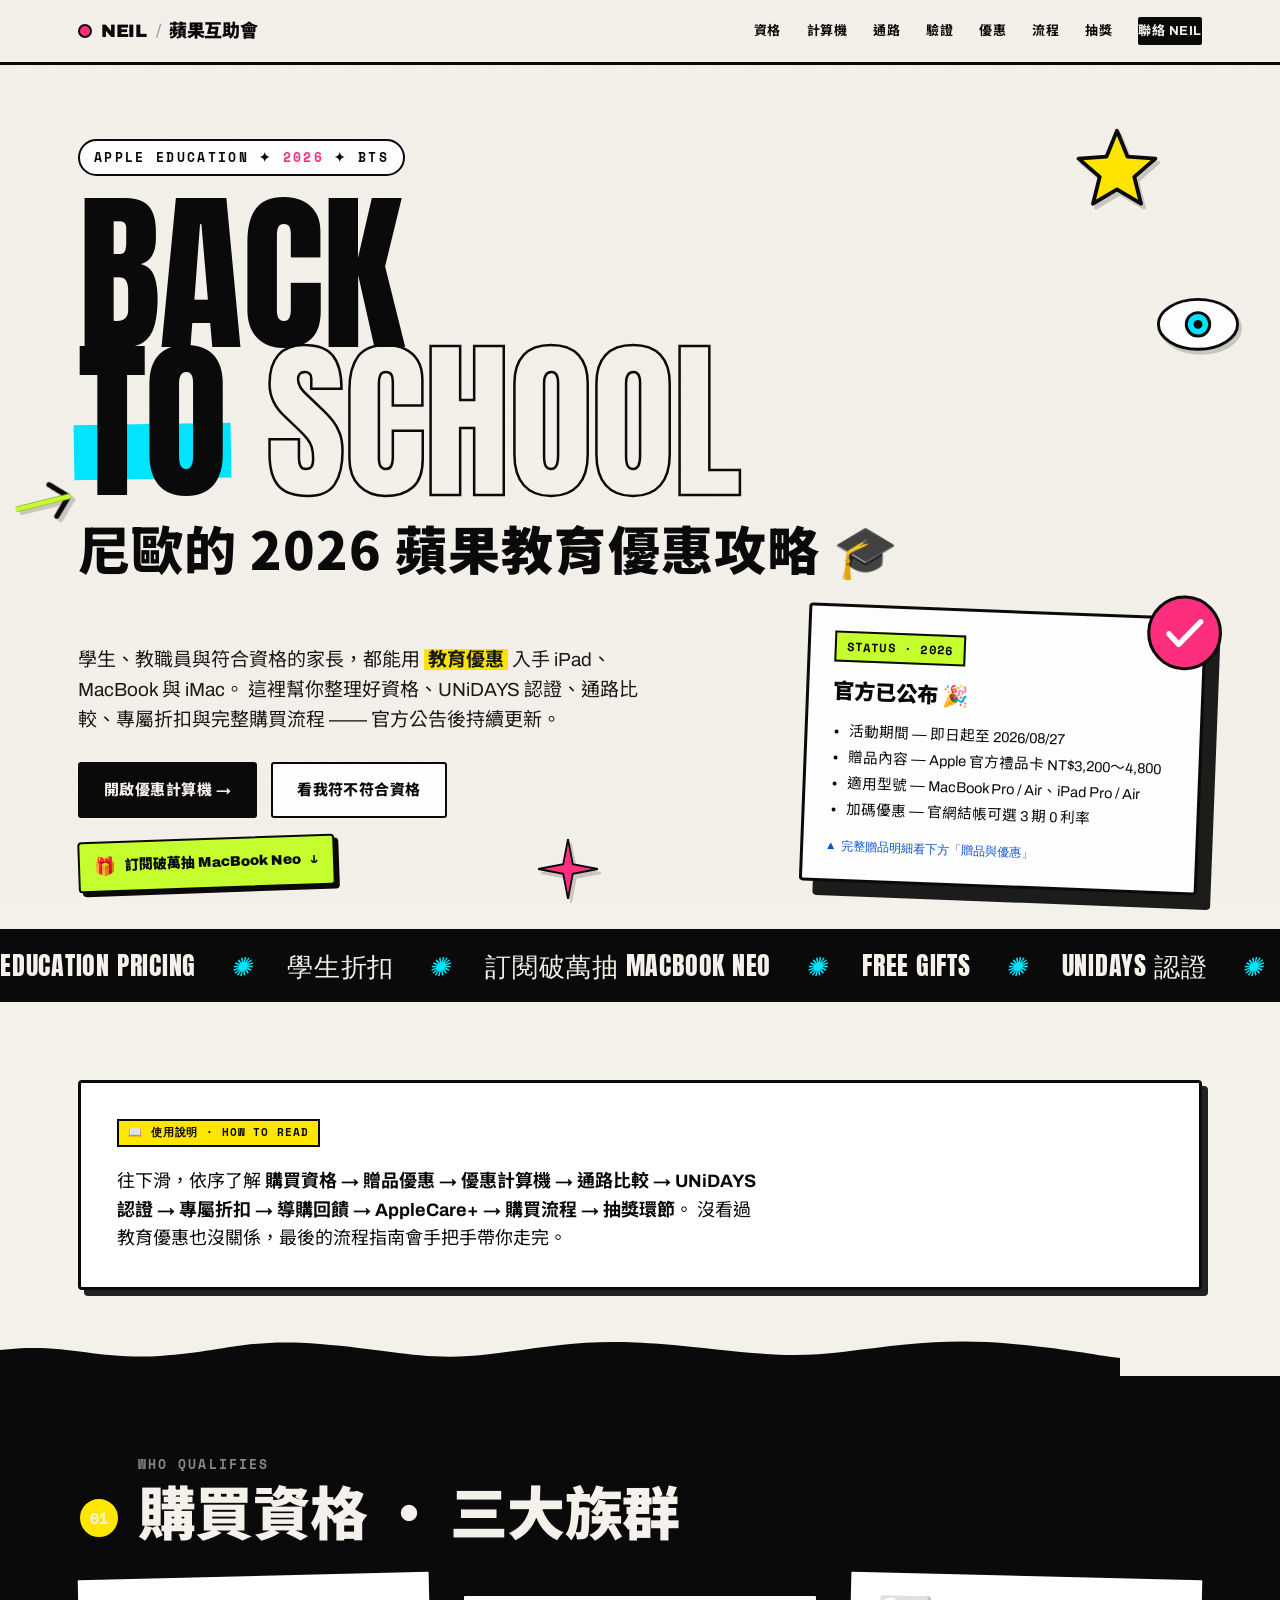
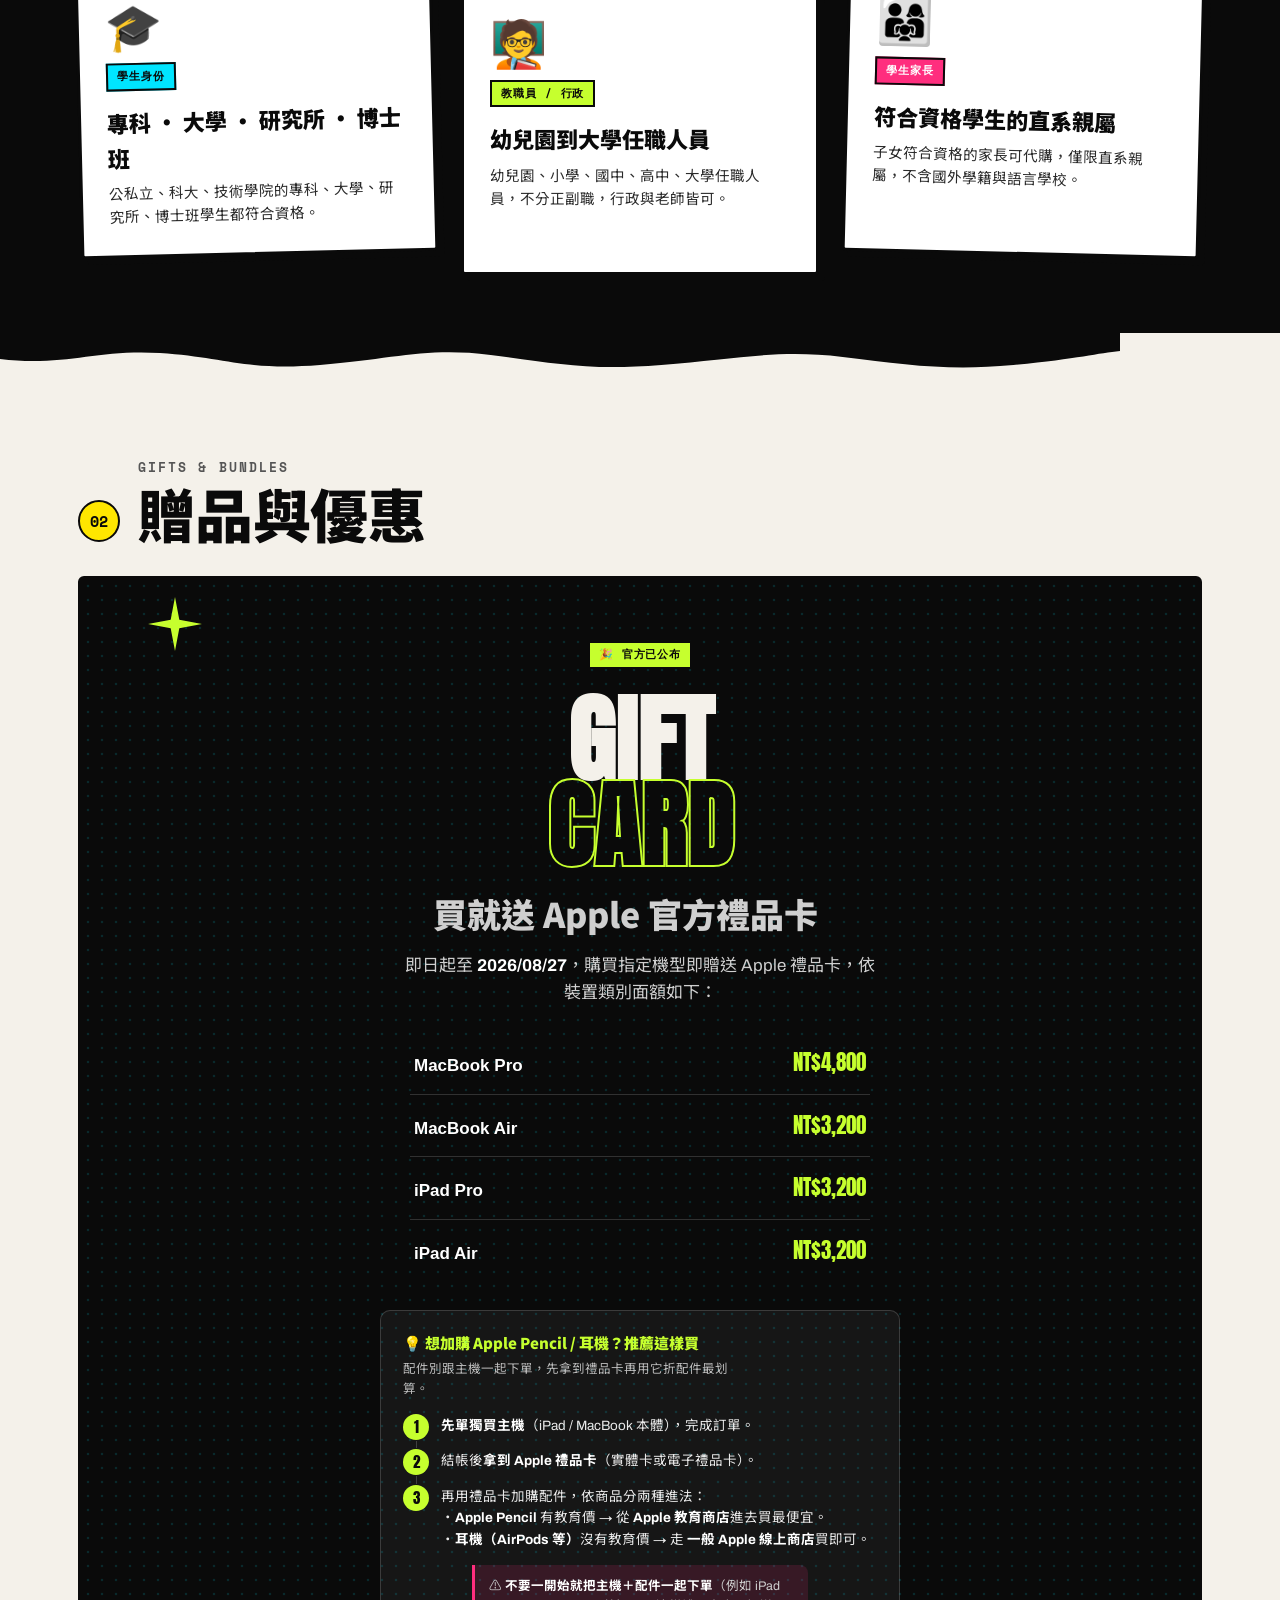
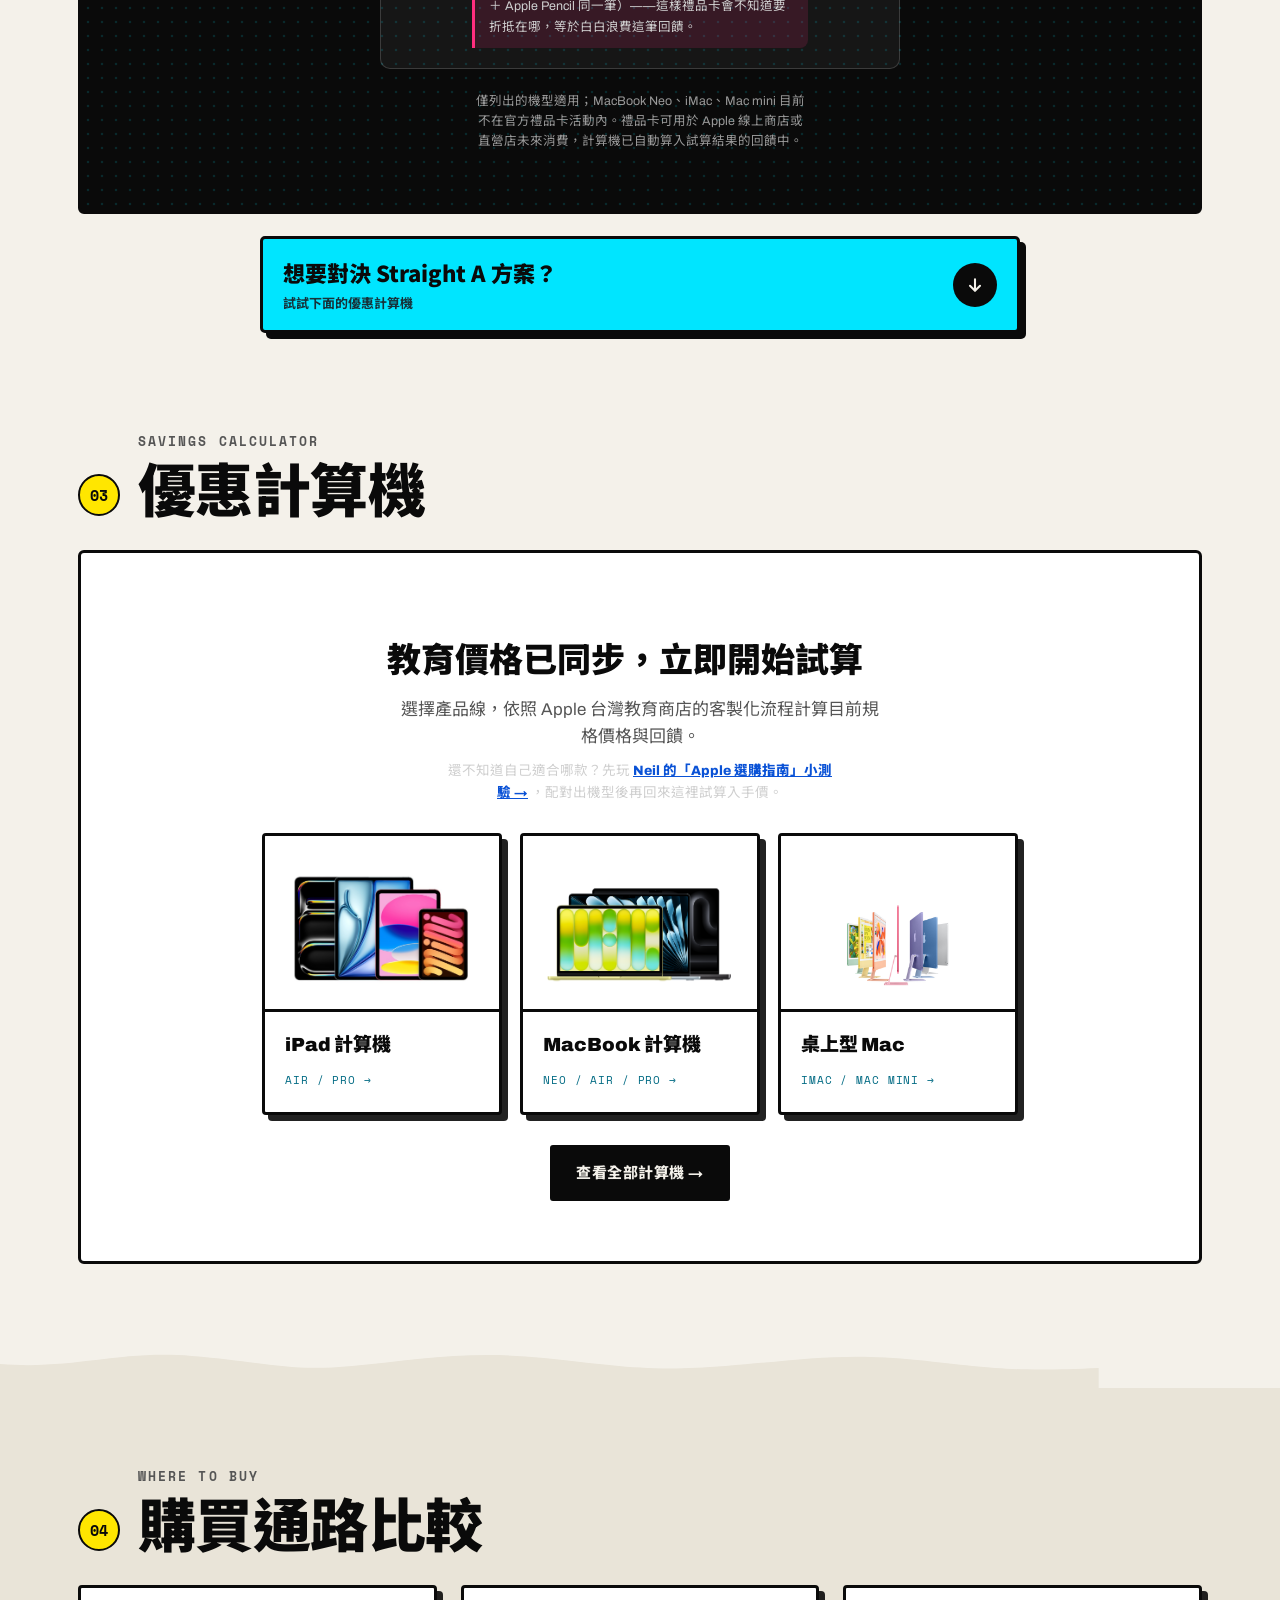
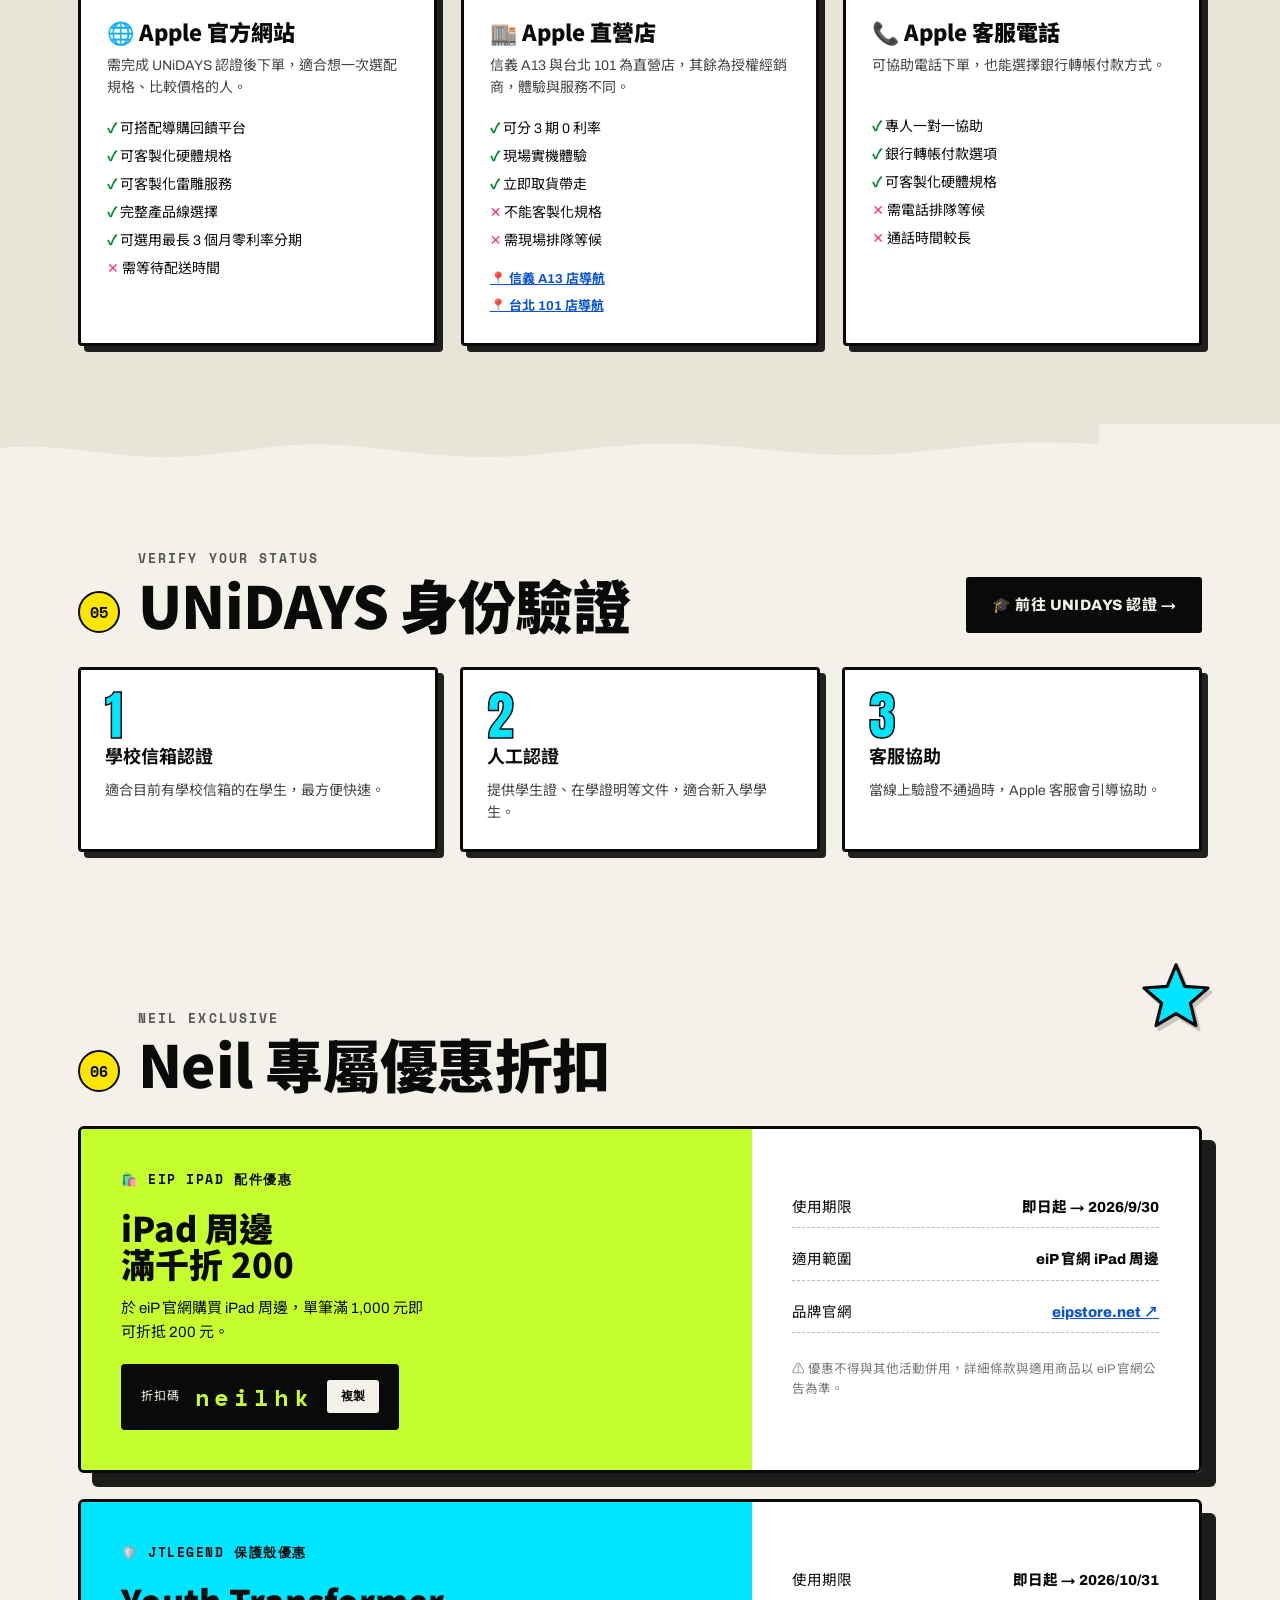
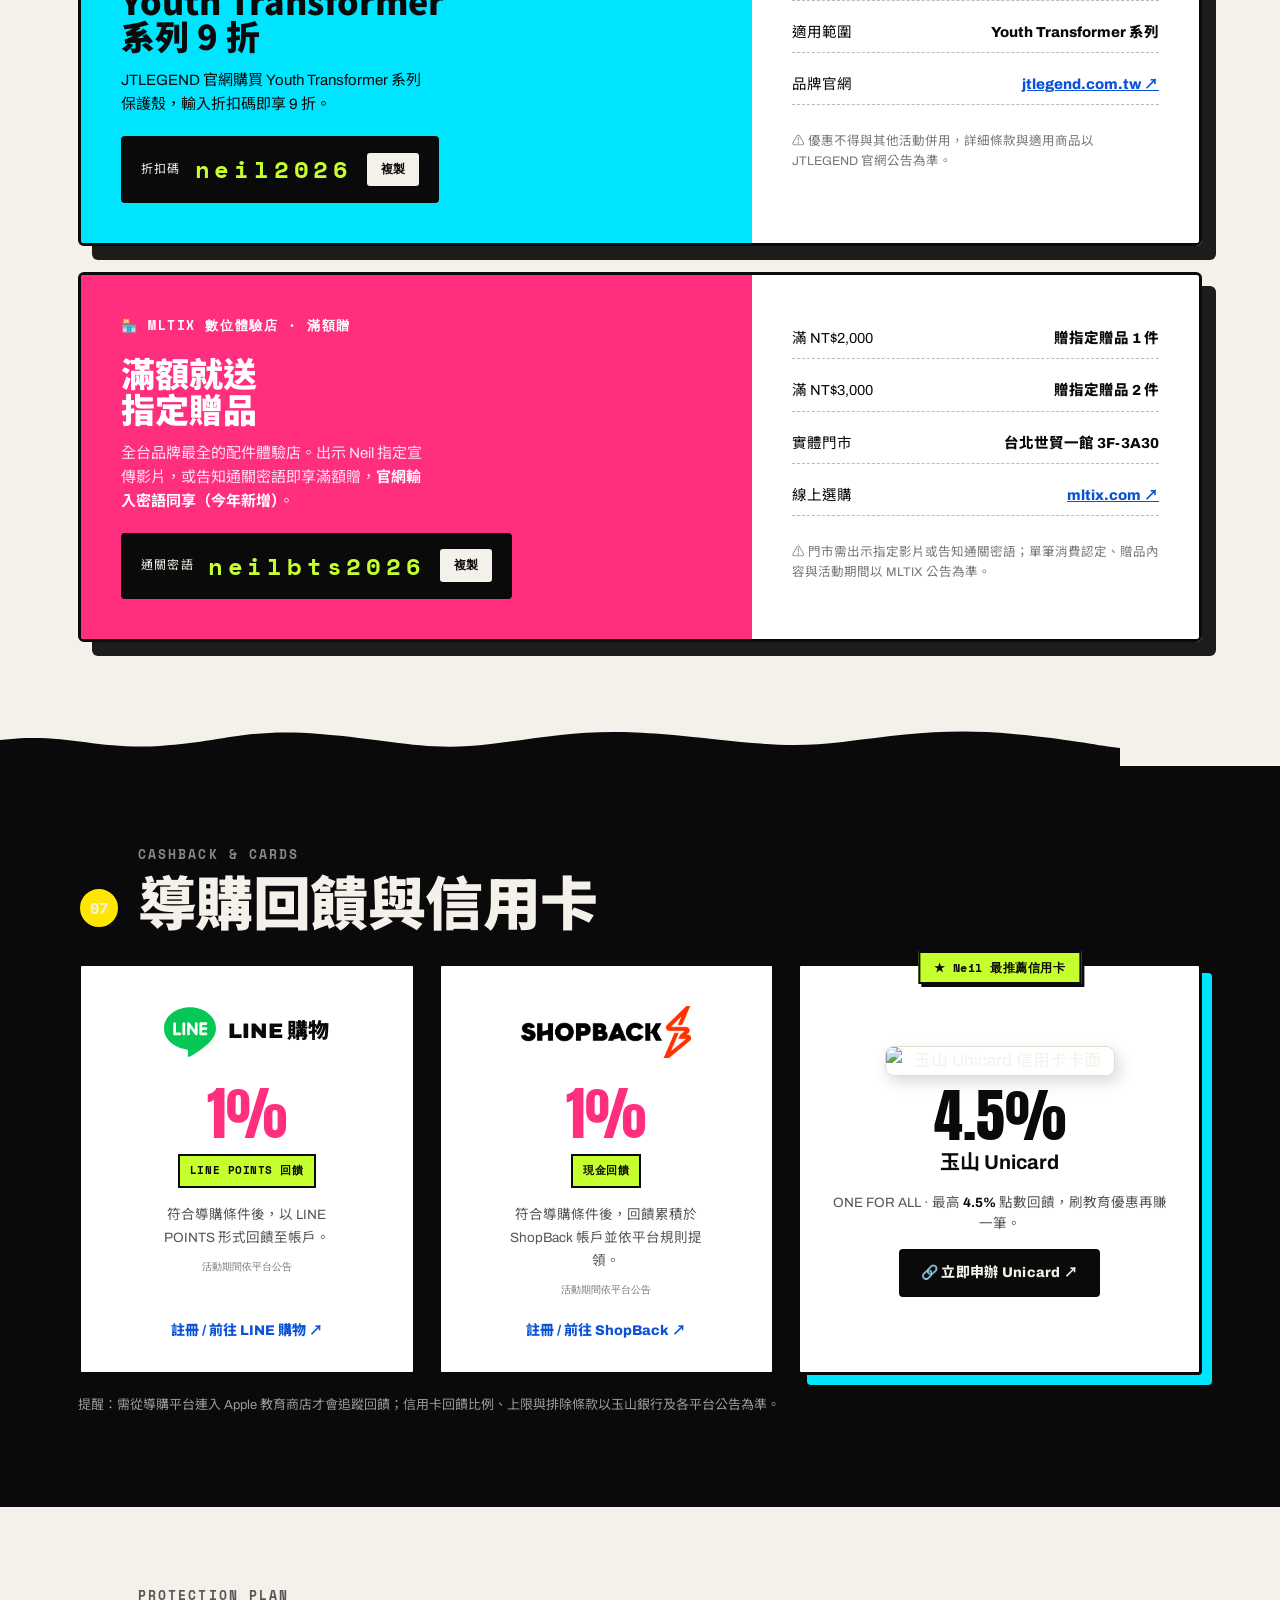
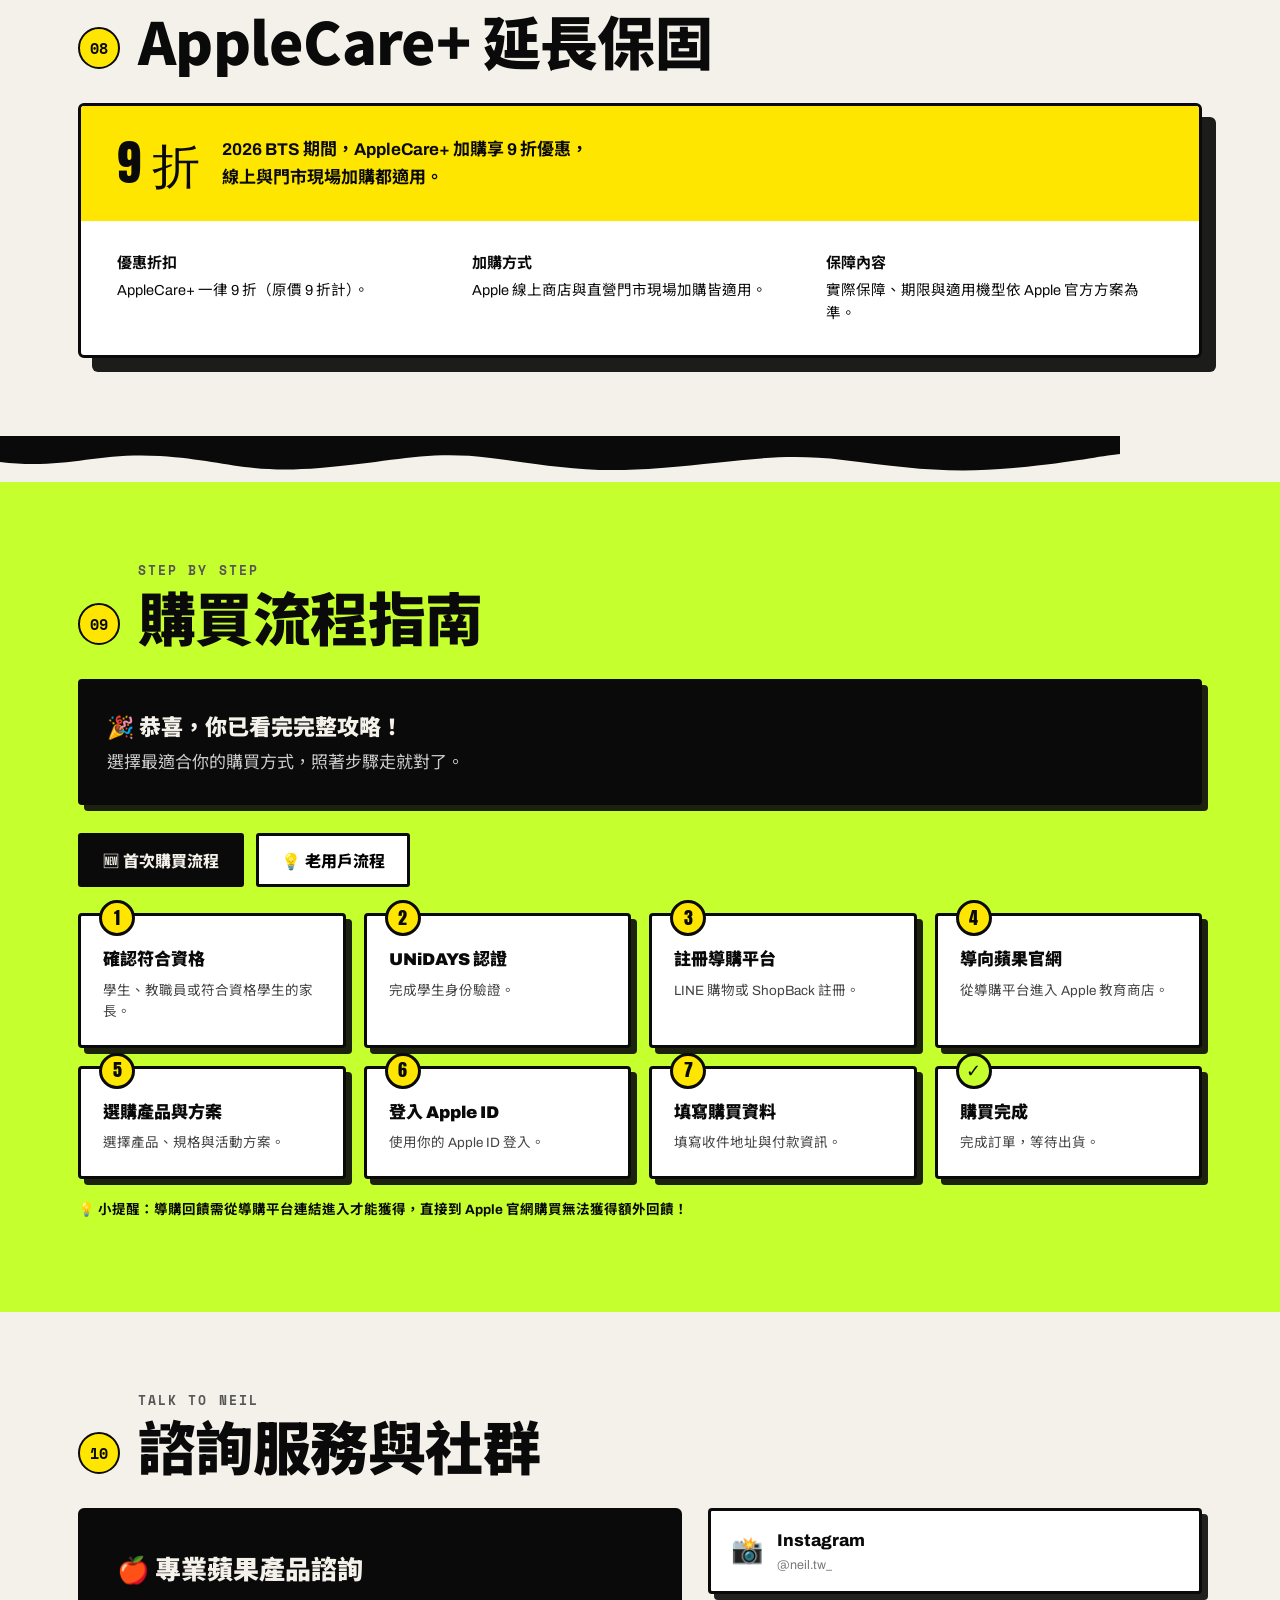
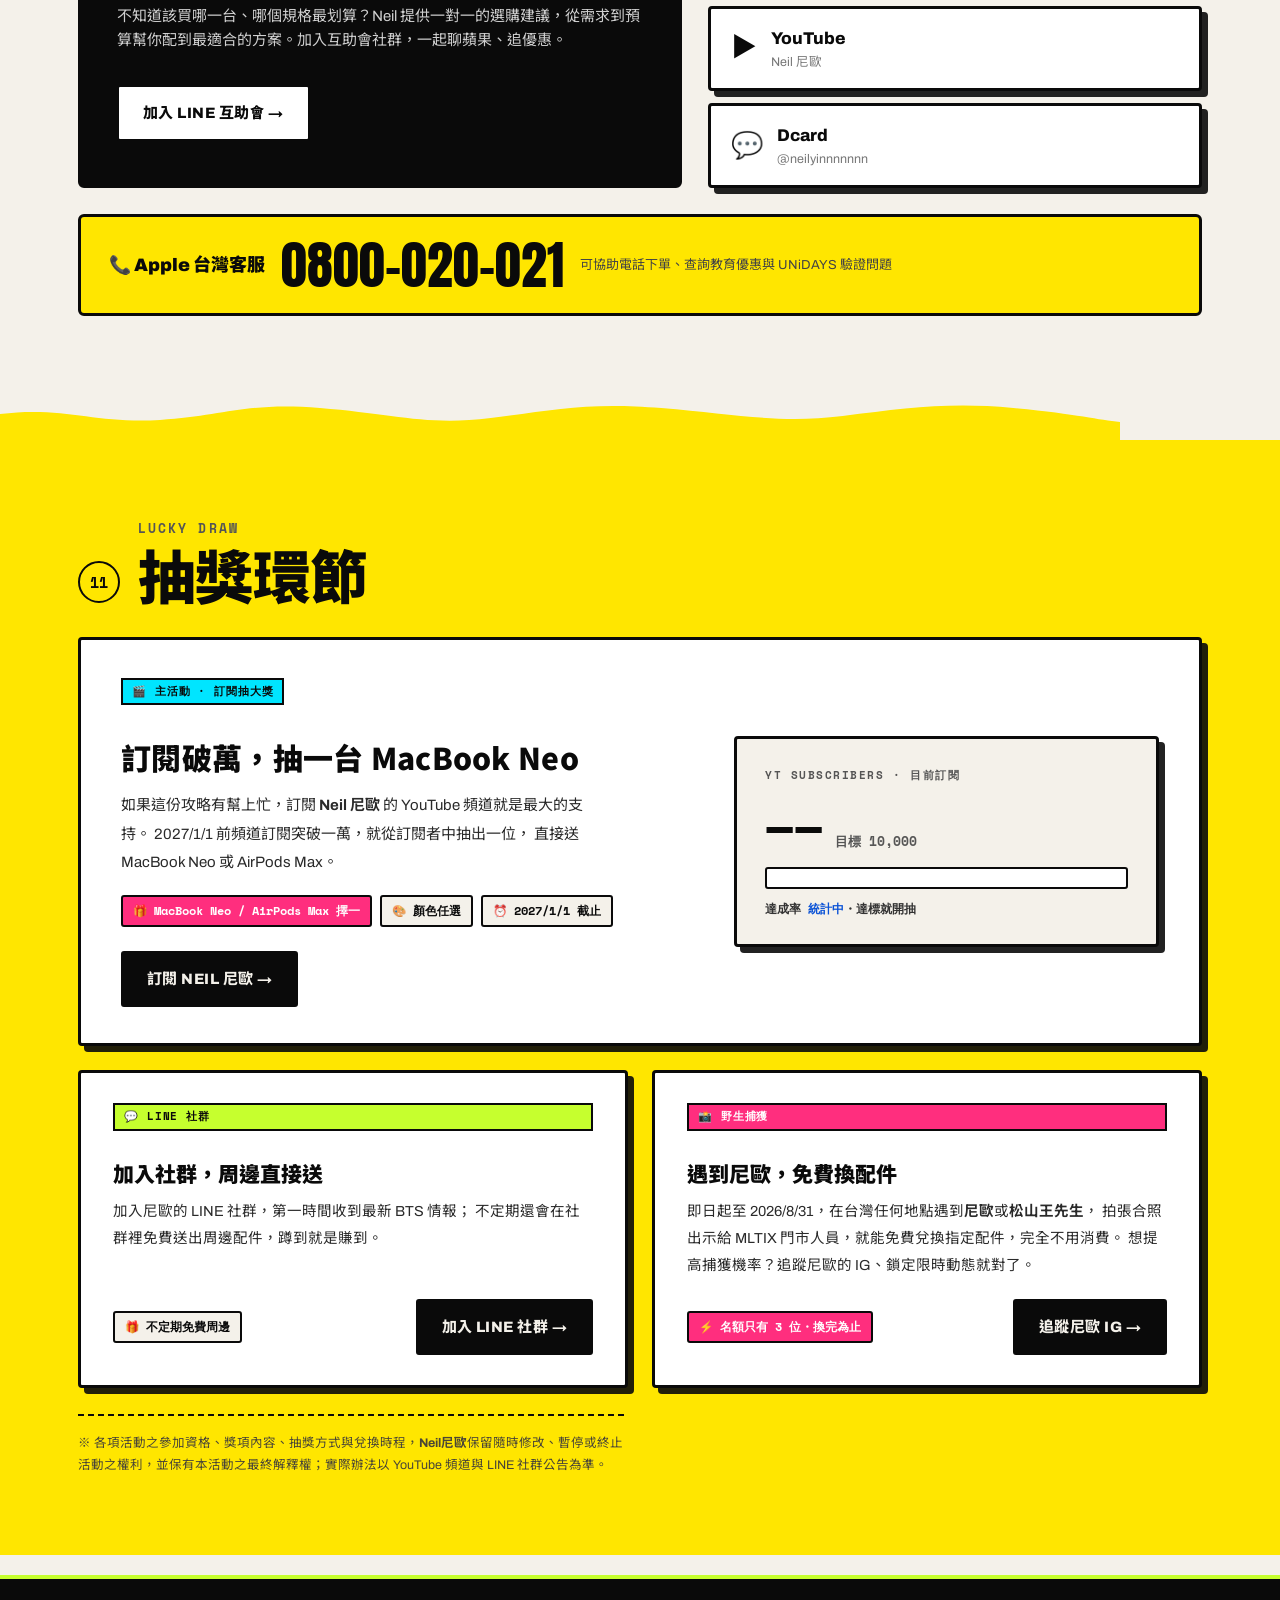
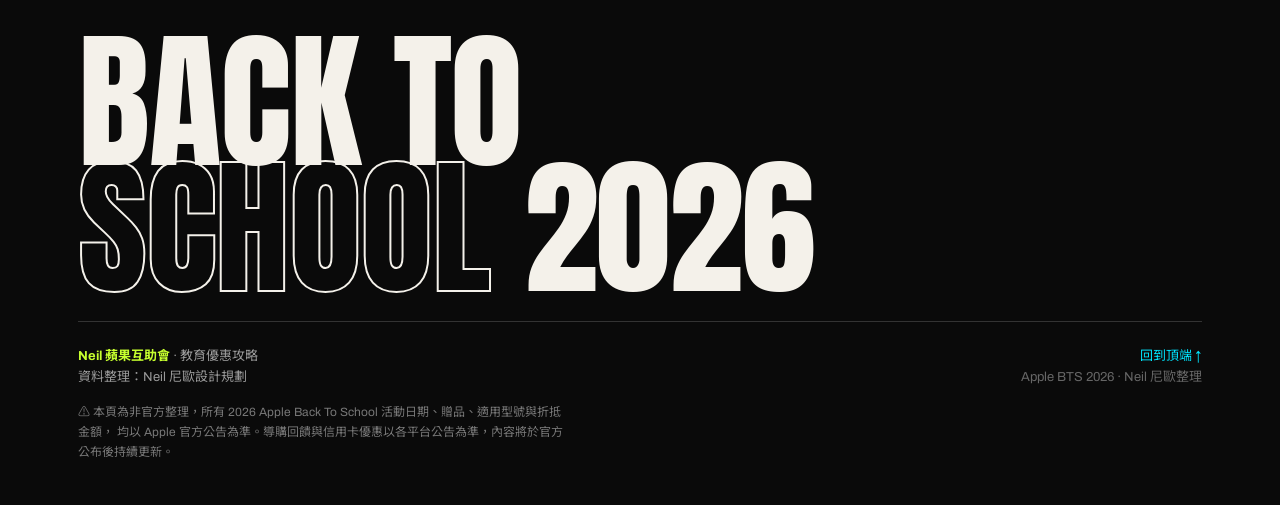
==== commit e2cec958: "加入 Straight A 方案比較導引" ====
--- a/2026 BTS Calc/index.html
+++ b/2026 BTS Calc/index.html
@@ -255,6 +255,19 @@
 .gc-warn{margin:14px 0 0;padding:11px 14px;background:rgba(255,46,126,.14);
   border-left:3px solid var(--pink);border-radius:0 8px 8px 0;font-size:12.5px;line-height:1.65;color:#ffd9e6}
 .gc-warn b{color:#fff}
+.straighta-calc-cta{display:flex;align-items:center;justify-content:space-between;gap:22px;
+  max-width:760px;min-height:72px;margin:22px auto 0;padding:16px 20px;
+  background:var(--cyan);color:var(--ink);border:3px solid var(--ink);border-radius:5px;
+  box-shadow:6px 6px 0 var(--ink);text-decoration:none;position:relative;
+  transition:transform .2s var(--ease),box-shadow .2s var(--ease)}
+.straighta-calc-cta:hover{transform:translate(-2px,-2px);box-shadow:8px 8px 0 var(--pink)}
+.straighta-calc-cta:focus-visible{outline:4px solid var(--pink);outline-offset:4px}
+.straighta-calc-copy{display:grid;gap:3px;text-align:left}
+.straighta-calc-copy strong{font-family:"Noto Sans TC",sans-serif;font-size:clamp(17px,2.5vw,22px);font-weight:900}
+.straighta-calc-copy span{font-size:13px;font-weight:700;color:#16323a}
+.straighta-calc-arrow{display:grid;place-items:center;flex:0 0 44px;width:44px;height:44px;
+  background:var(--ink);color:var(--paper);border-radius:50%}
+.straighta-calc-arrow svg{width:20px;height:20px}
 .calc-chips{display:flex;gap:18px;justify-content:center;flex-wrap:wrap;margin-top:30px;position:relative}
 .chip{background:var(--paper-2);border:3px solid var(--ink);color:var(--ink);
   border-radius:4px;padding:0;width:240px;overflow:hidden;text-decoration:none;text-align:left;
@@ -467,6 +480,8 @@
   .sec-num{width:38px;height:38px;font-size:13px}
   .card-c{padding:22px}
   .teaser{padding:42px 22px}
+  .straighta-calc-cta{align-items:flex-start;padding:15px 16px;box-shadow:4px 4px 0 var(--ink)}
+  .straighta-calc-copy span{font-size:12px;line-height:1.5}
   .offer-l,.offer-r{padding:26px}
   .code-box{flex-wrap:wrap;gap:10px}
   .code-box .code{font-size:21px;letter-spacing:.14em}
@@ -668,6 +683,15 @@
 
       <p style="font-size:12.5px;margin-top:22px;color:#999">僅列出的機型適用；MacBook Neo、iMac、Mac mini 目前不在官方禮品卡活動內。禮品卡可用於 Apple 線上商店或直營店未來消費，計算機已自動算入試算結果的回饋中。</p>
     </div>
+    <a class="straighta-calc-cta reveal" href="#calc" aria-label="前往優惠計算機比較 Straight A 方案">
+      <span class="straighta-calc-copy">
+        <strong>想要對決 Straight A 方案？</strong>
+        <span>試試下面的優惠計算機</span>
+      </span>
+      <span class="straighta-calc-arrow" aria-hidden="true">
+        <svg viewBox="0 0 24 24" fill="none" stroke="currentColor" stroke-width="2.5" stroke-linecap="round" stroke-linejoin="round"><path d="M12 5v14M6 13l6 6 6-6"/></svg>
+      </span>
+    </a>
   </div>
 </section>
 
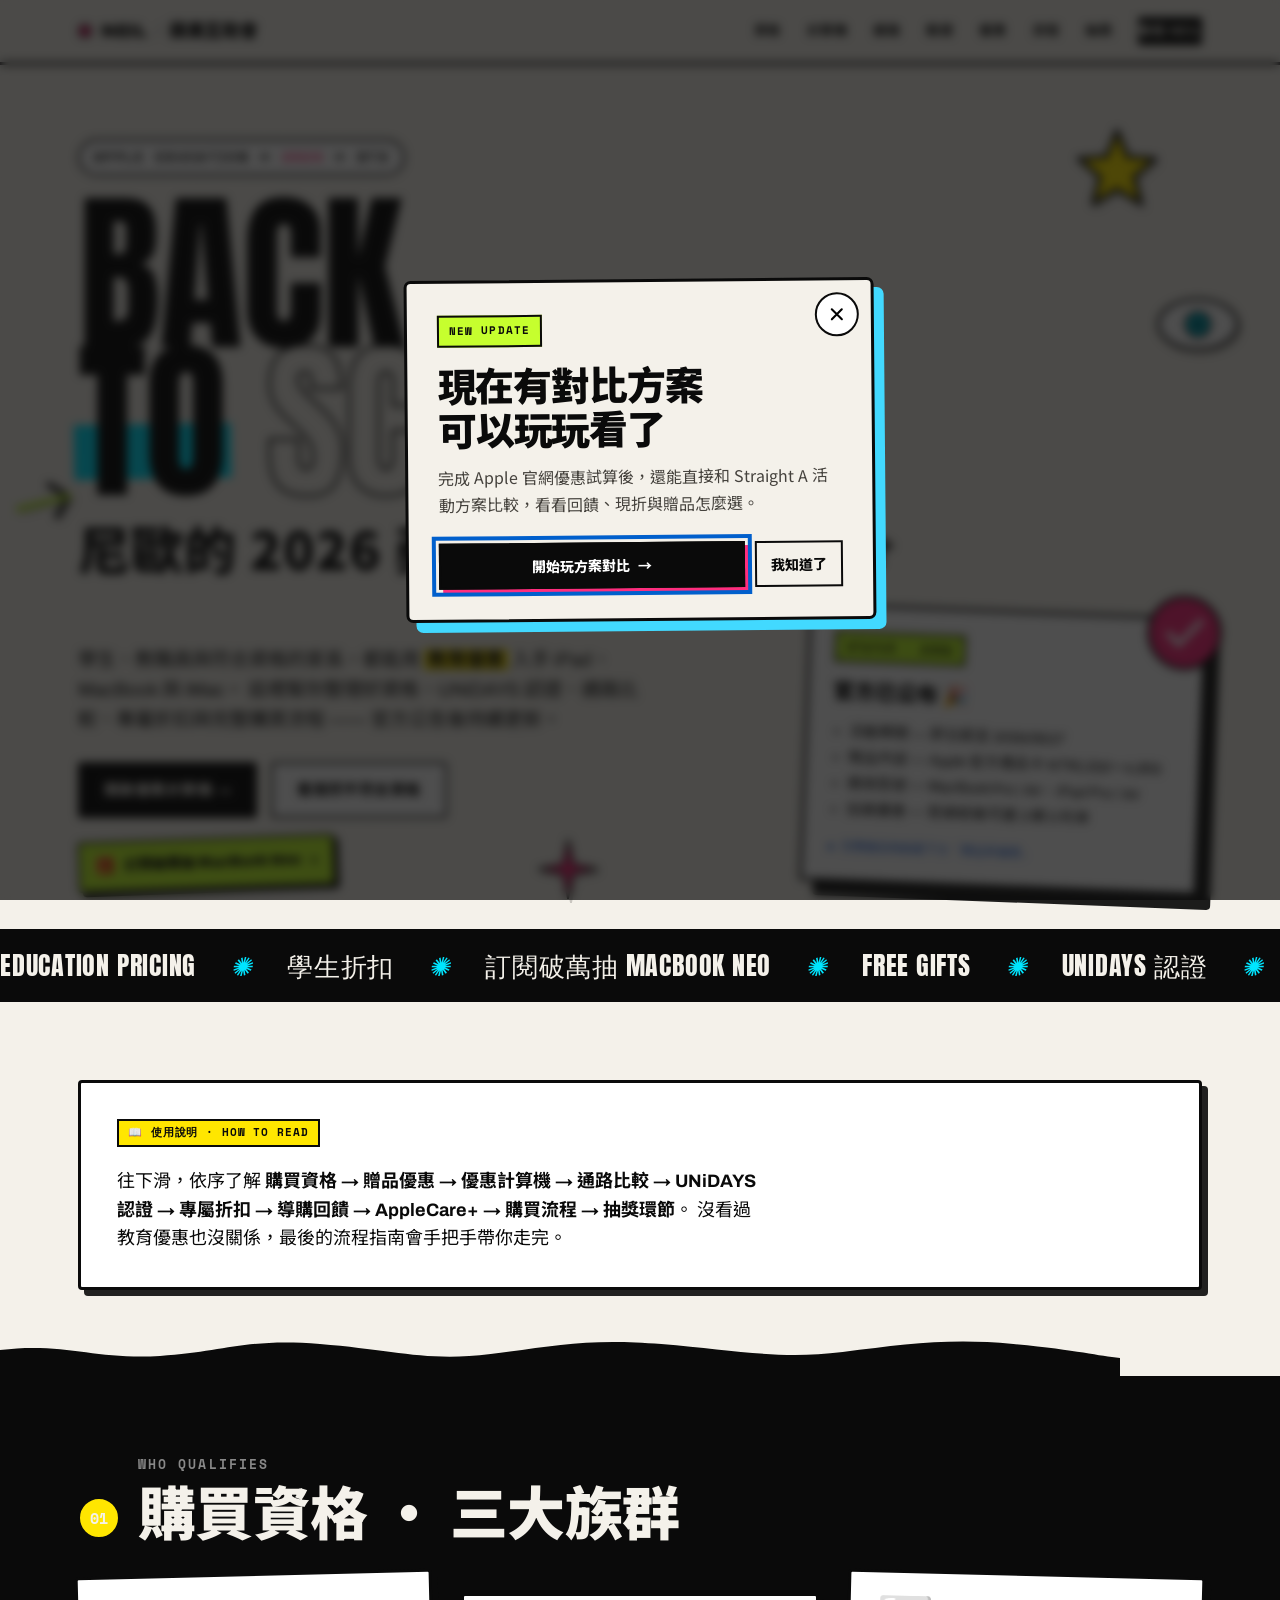
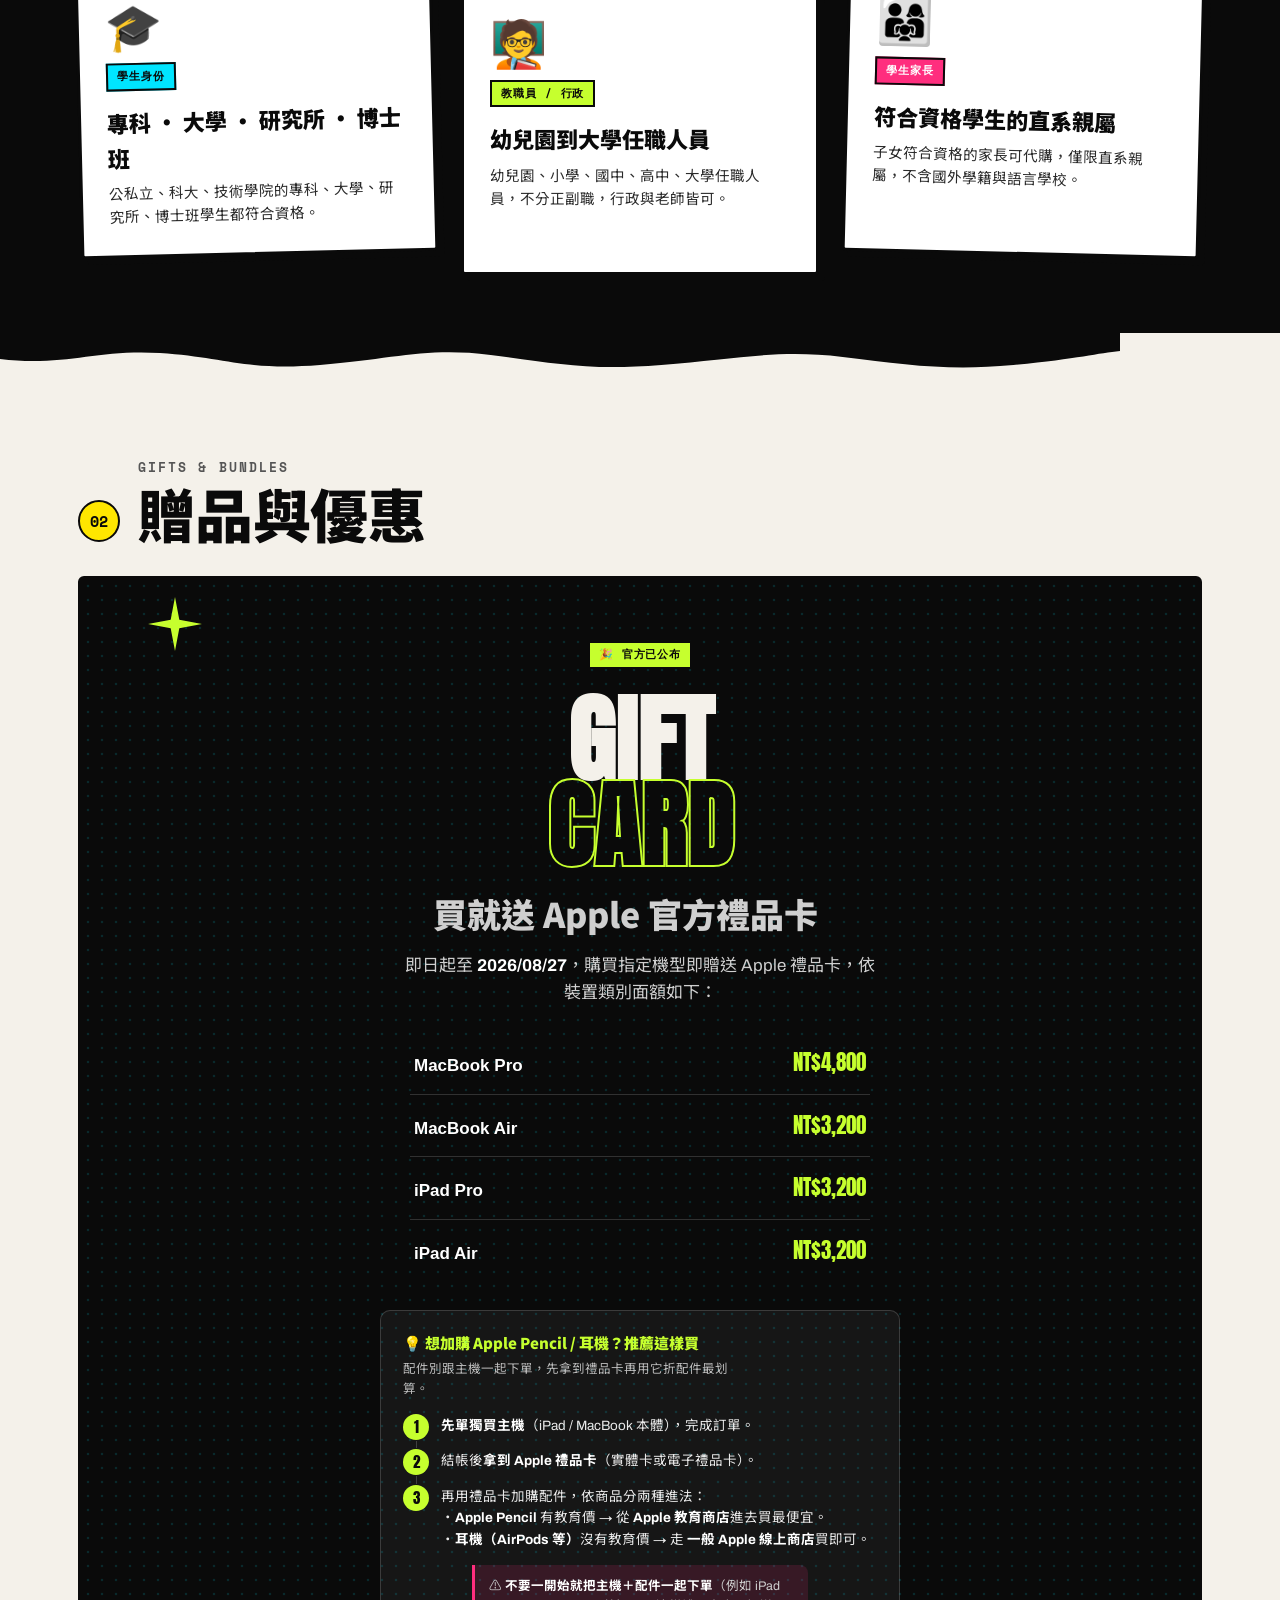
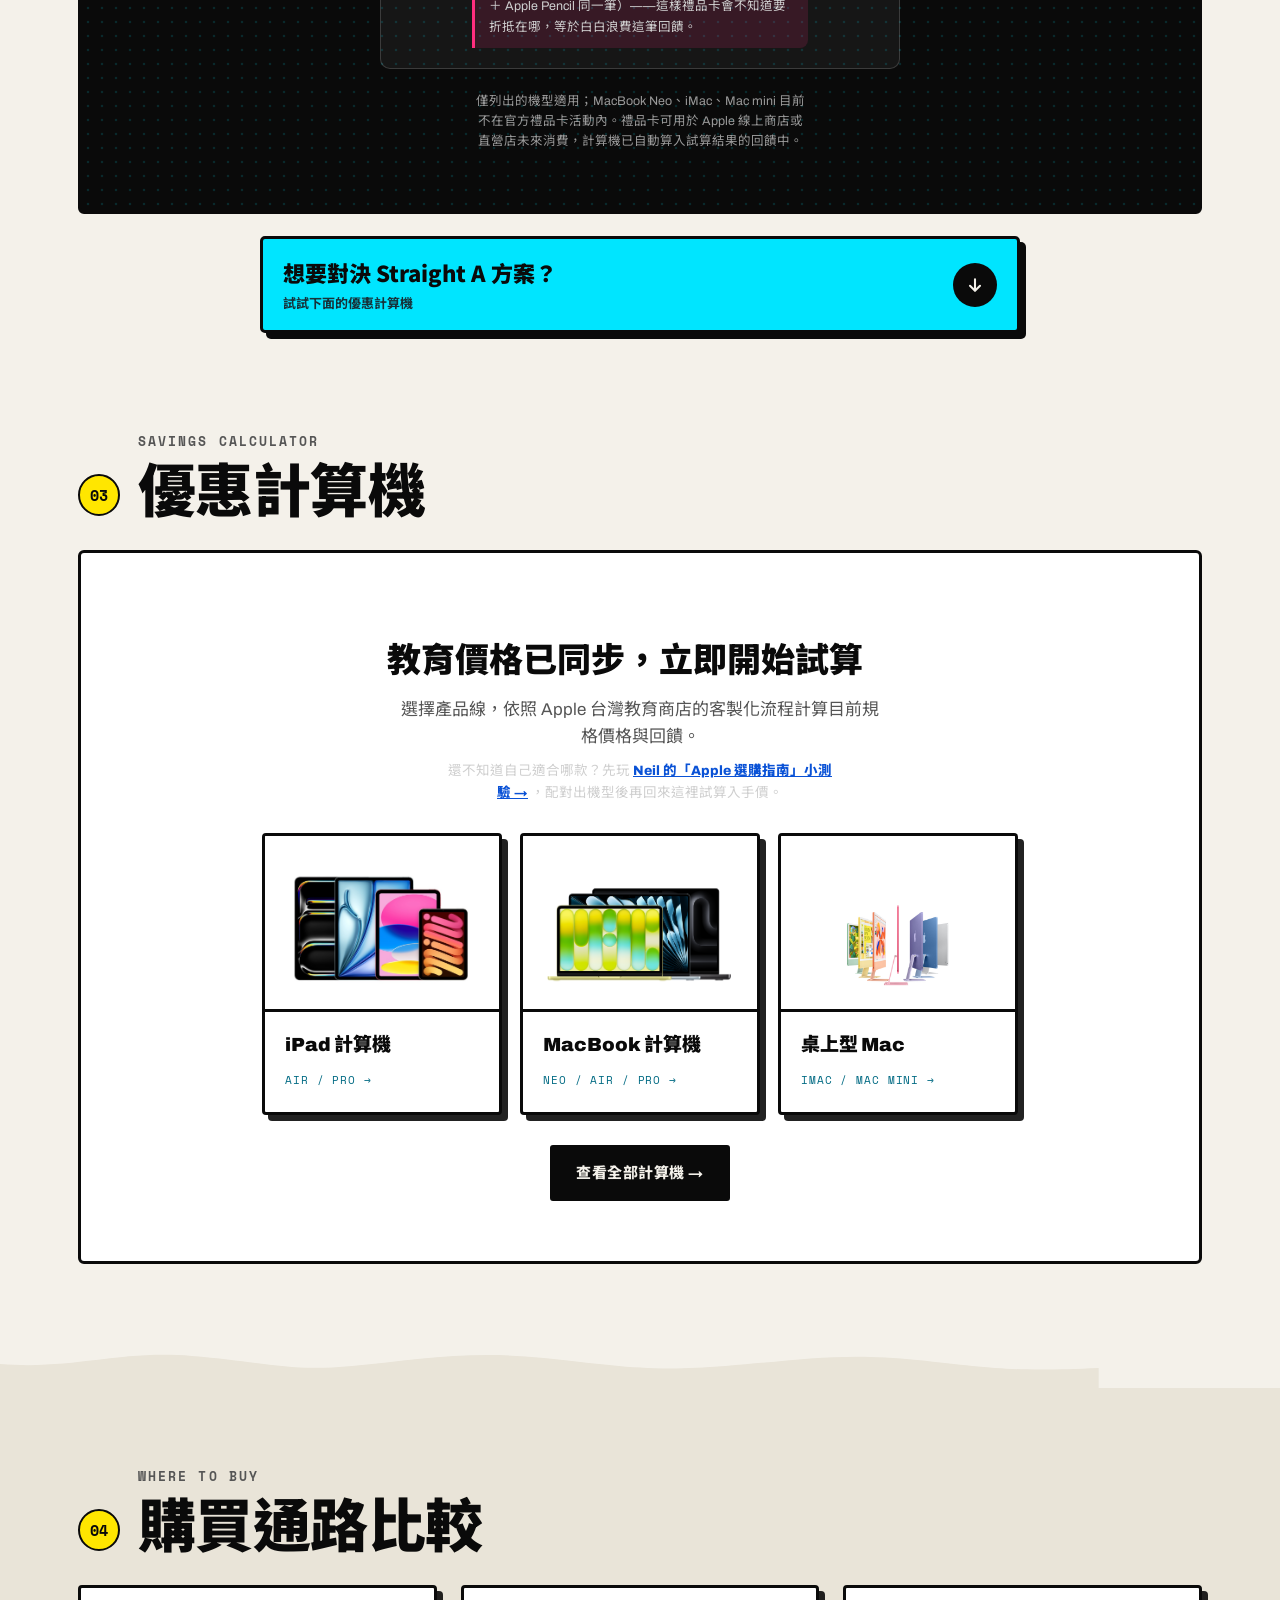
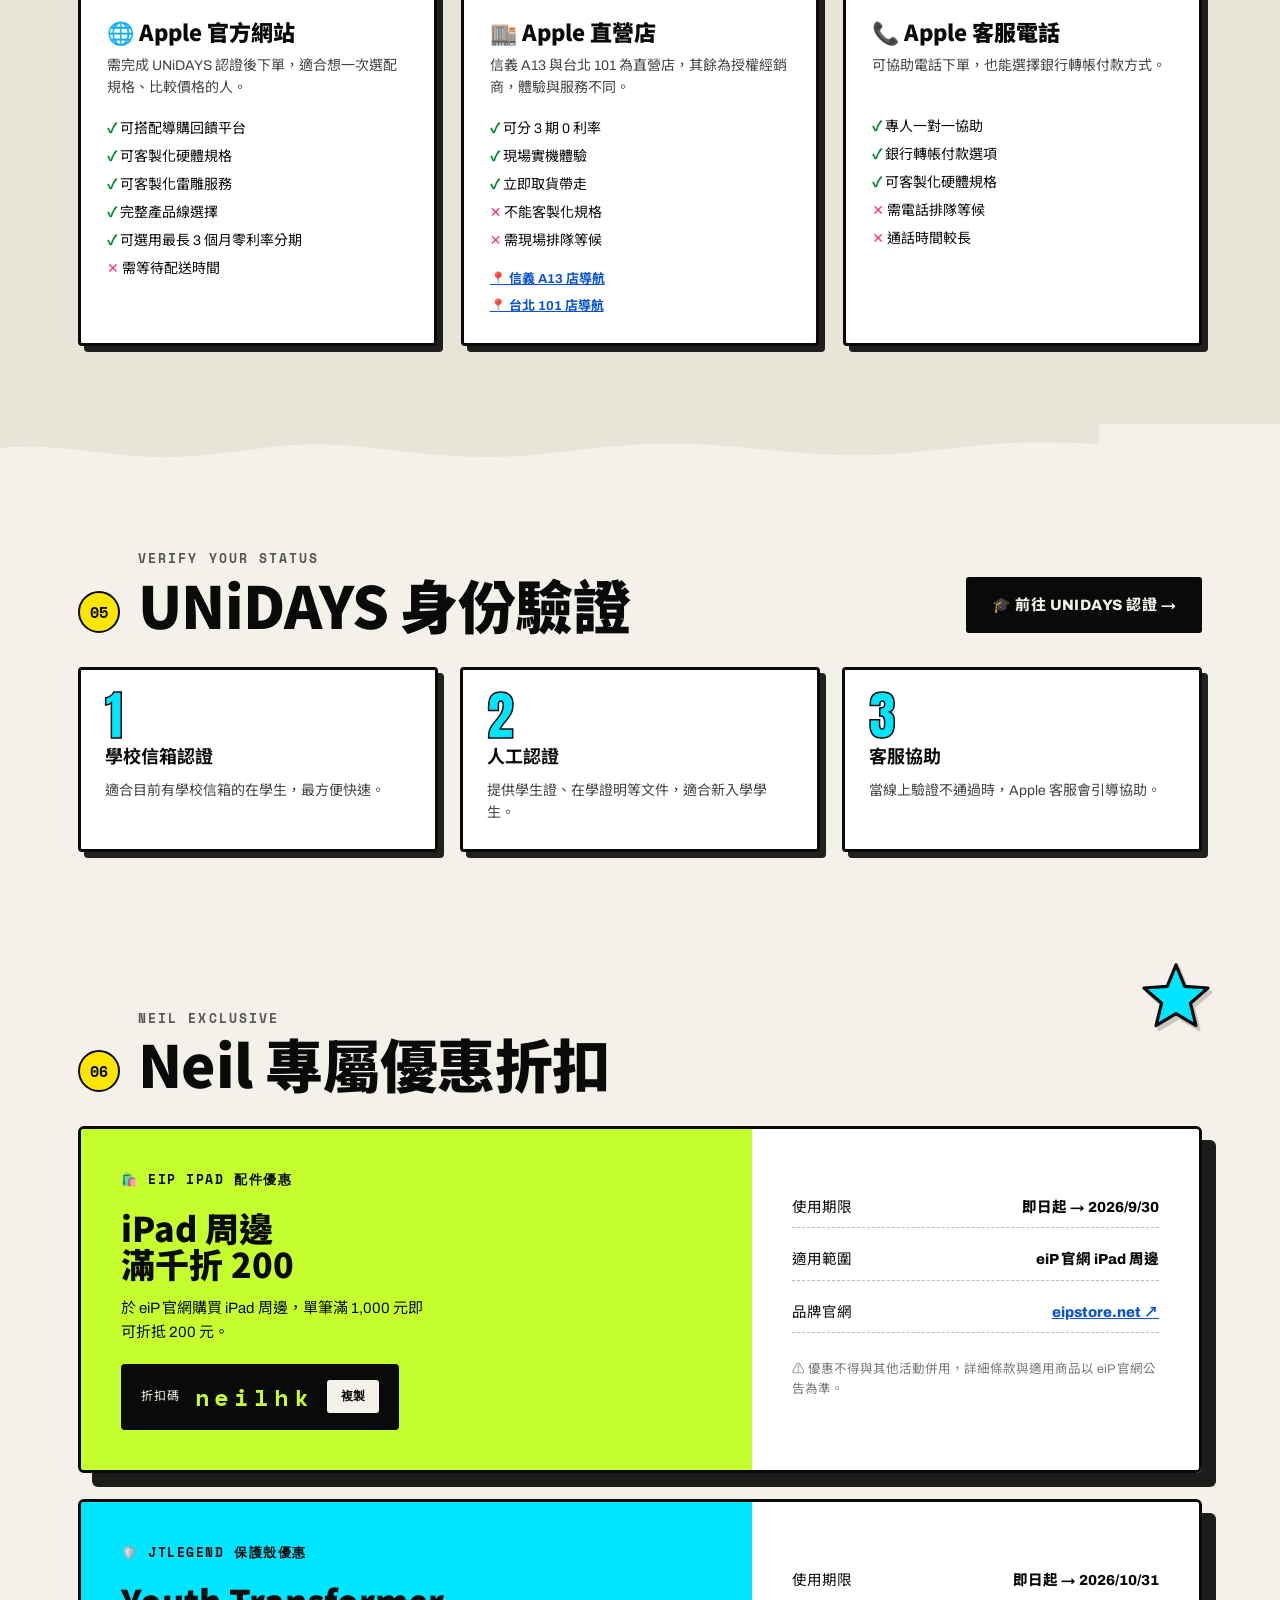
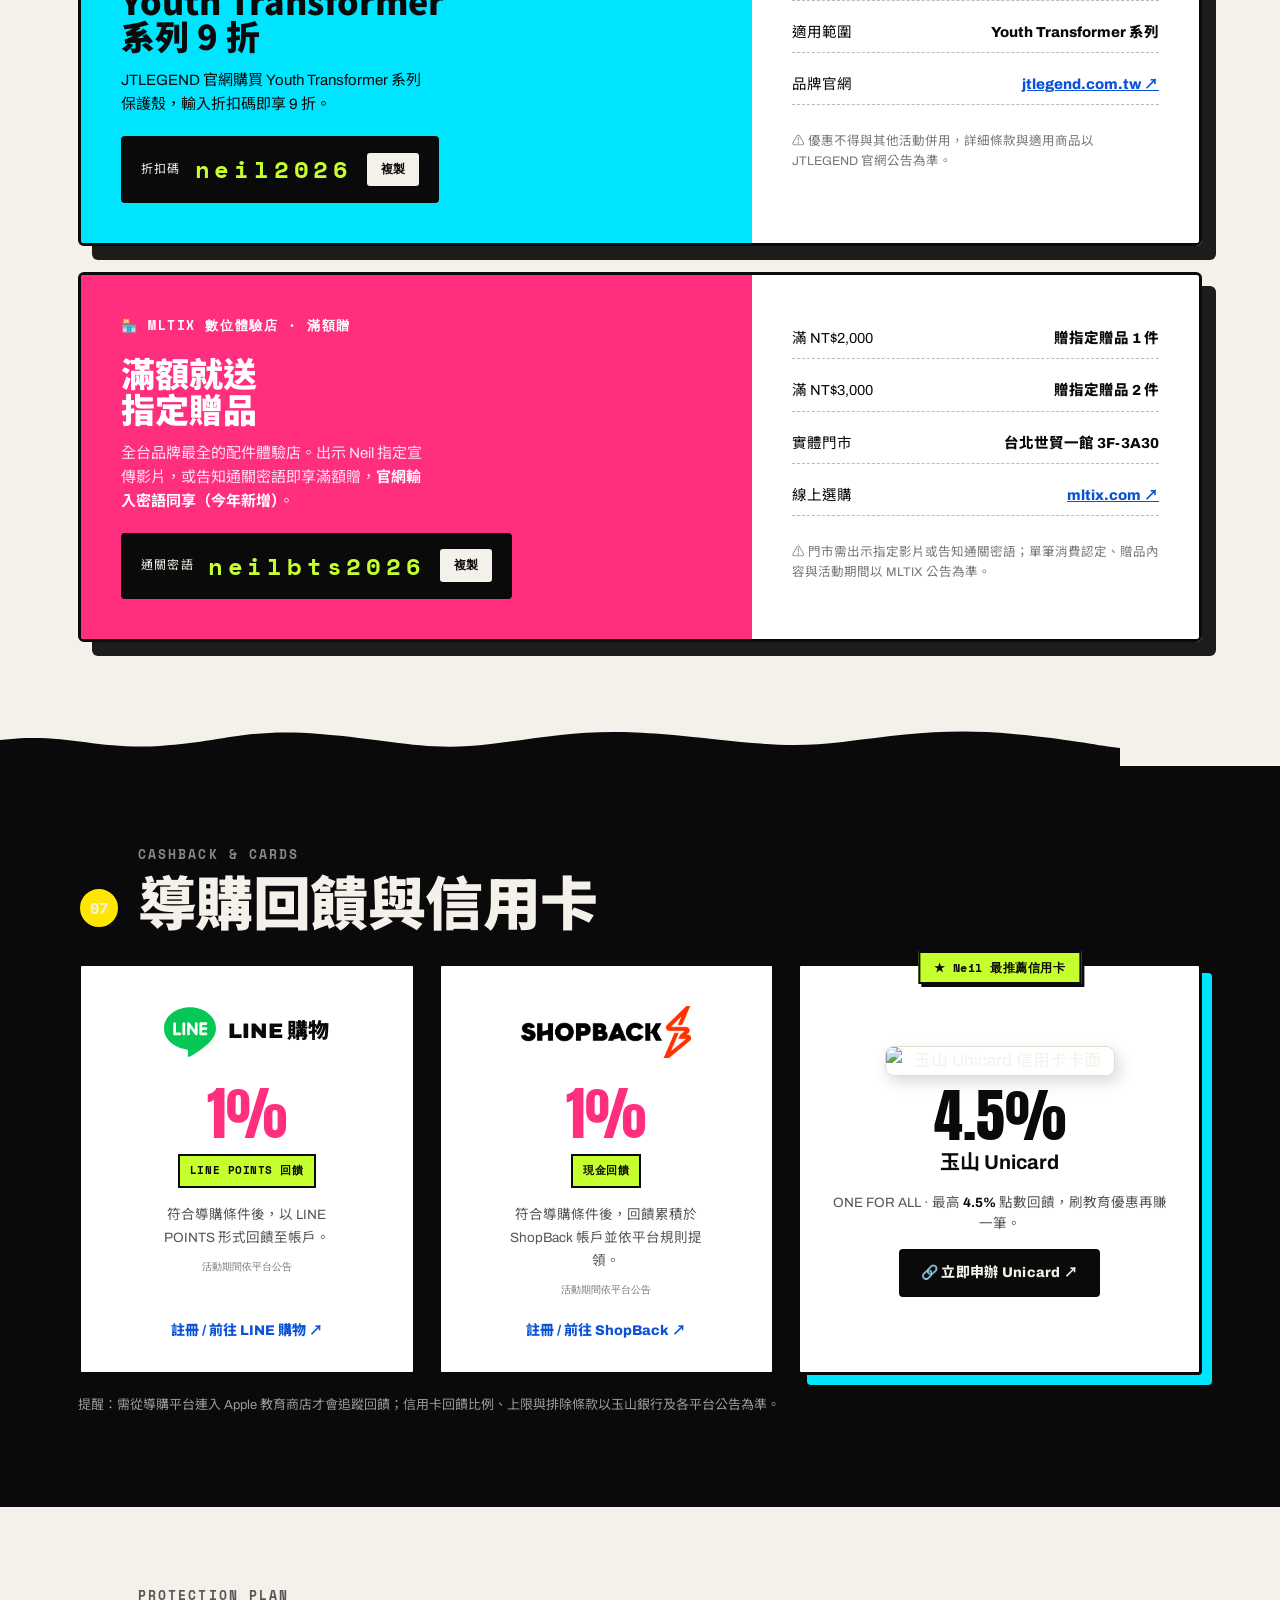
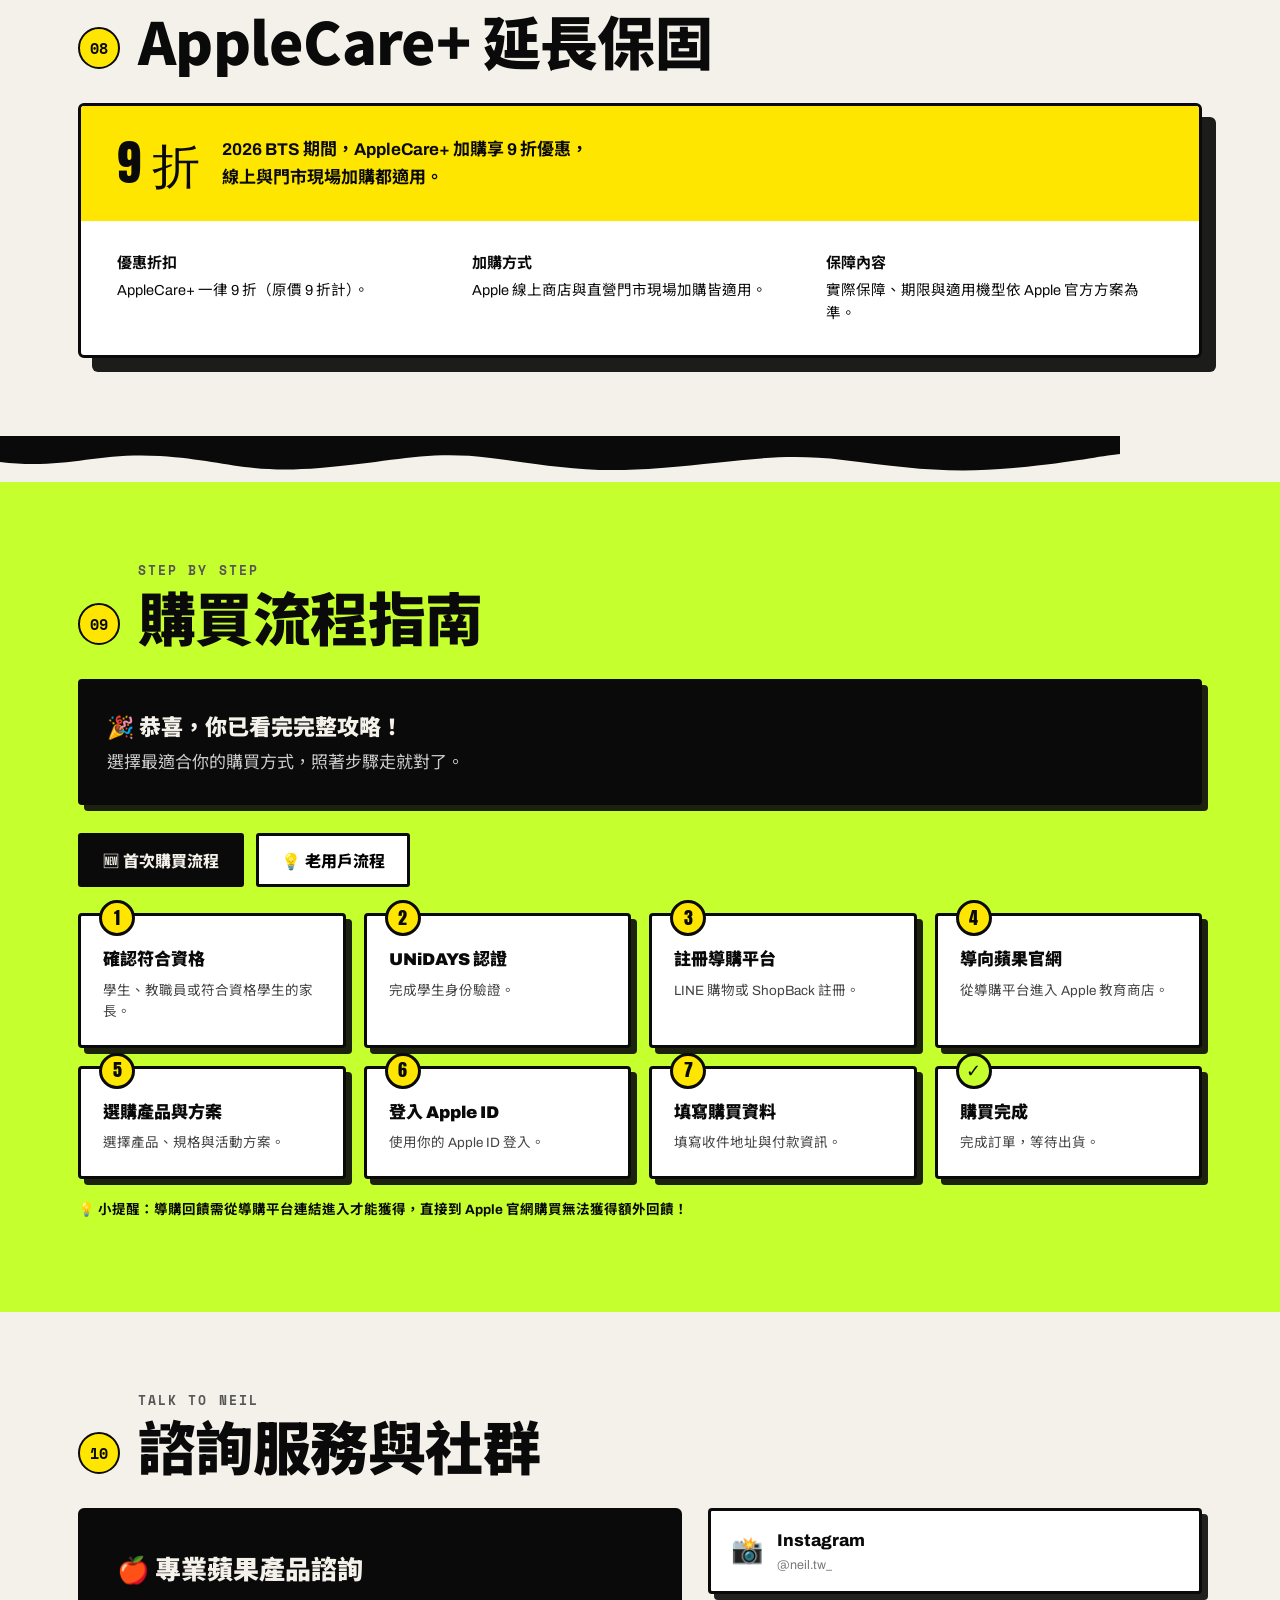
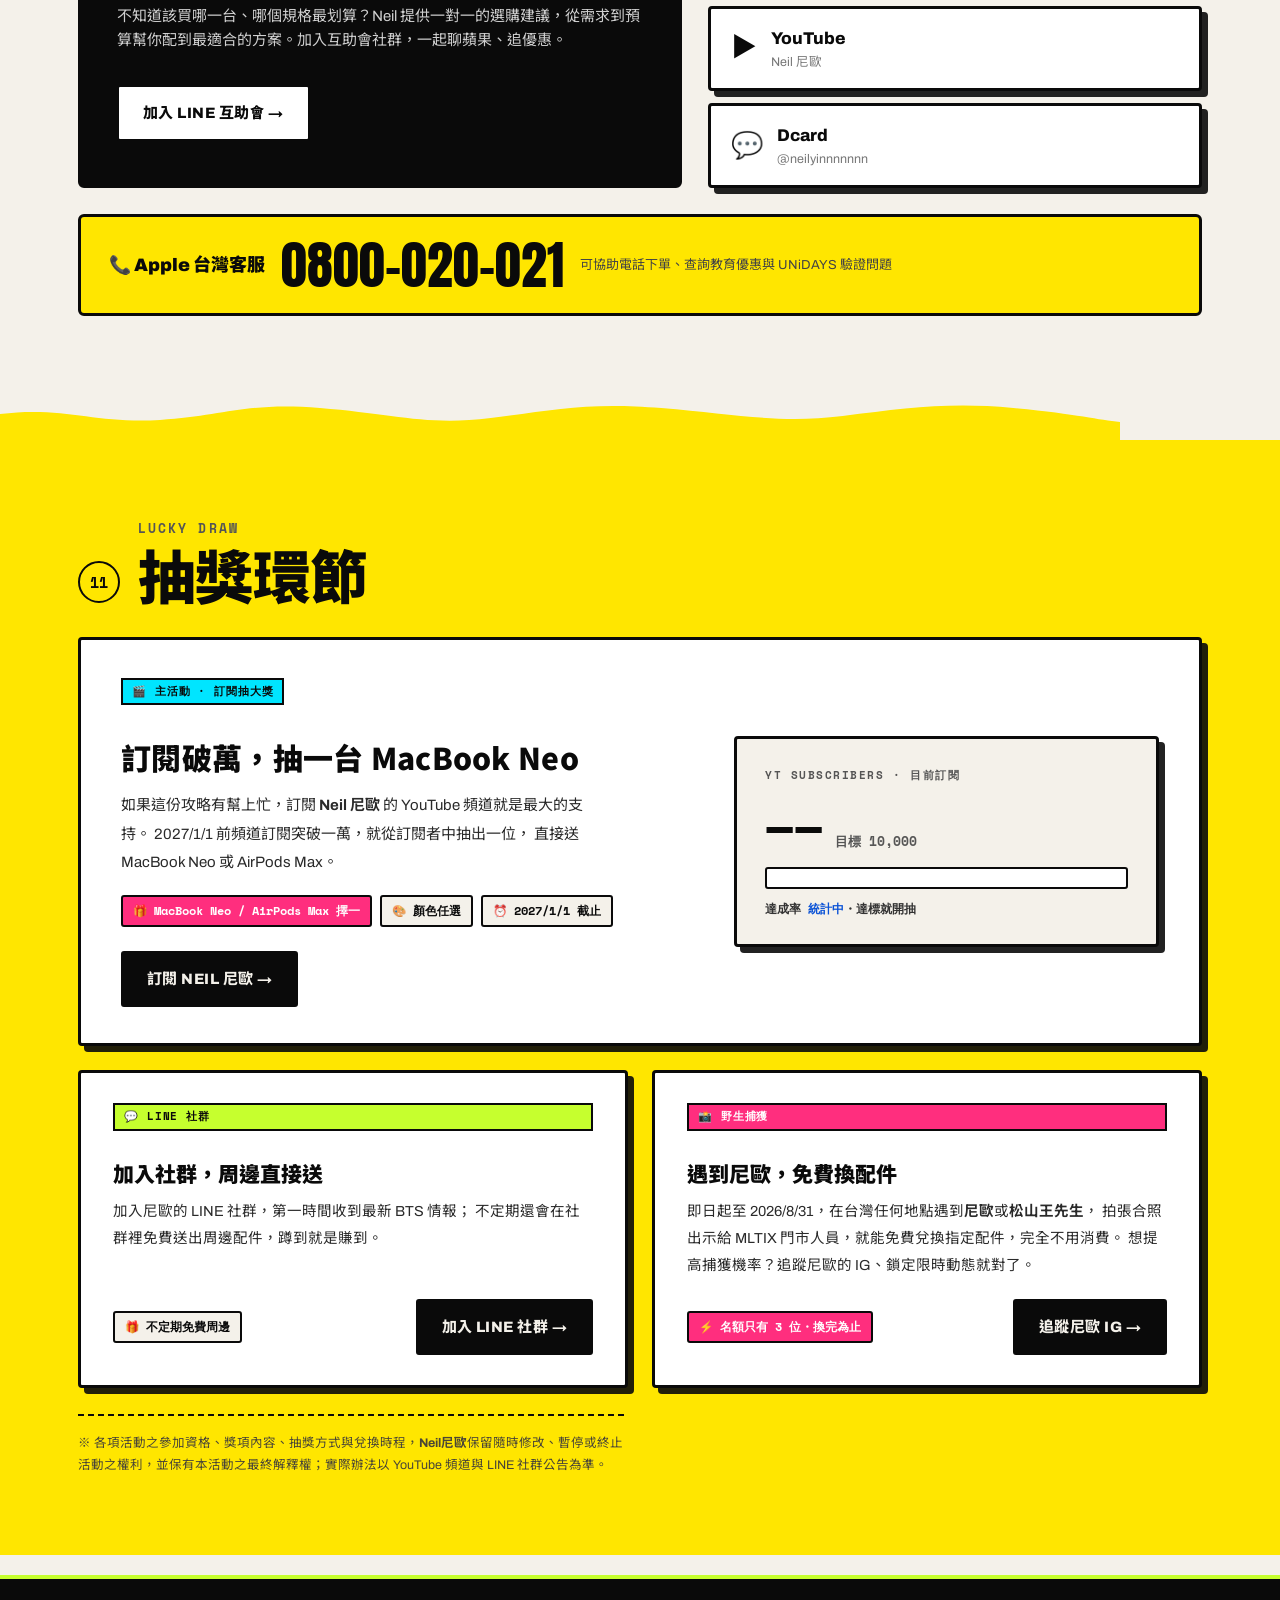
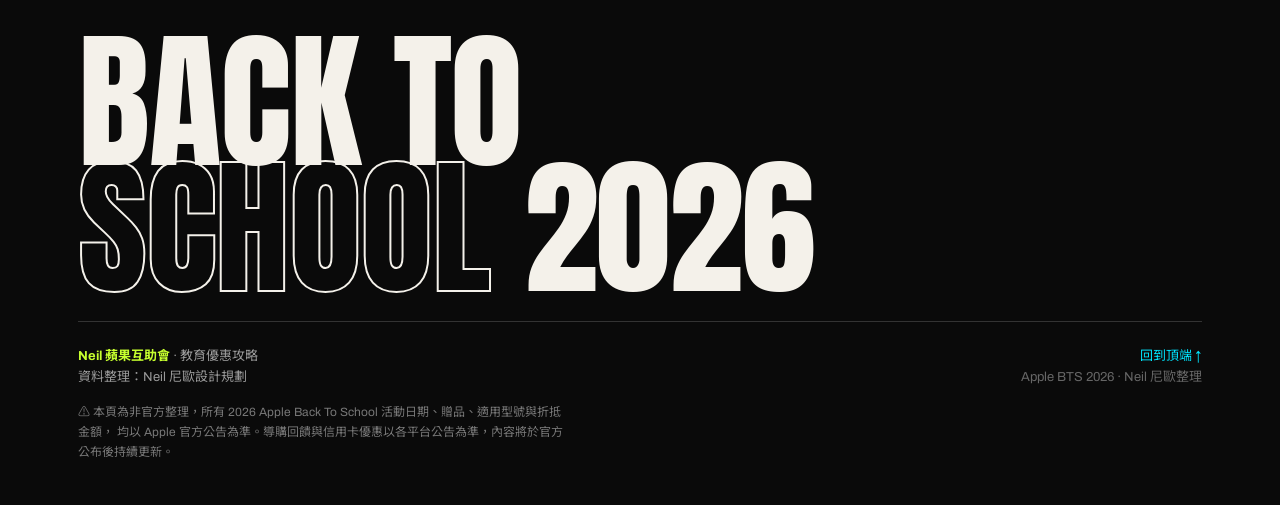
==== commit 3813e866: "加入方案比較更新通知與 GA 追蹤" ====
--- a/2026 BTS Calc/index.html
+++ b/2026 BTS Calc/index.html
@@ -500,6 +500,7 @@
   .reveal{opacity:1;transform:none}
 }
 </style>
+<link rel="stylesheet" href="comparison-update.css?v=1">
 </head>
 <body class="">
 
@@ -683,7 +684,7 @@
 
       <p style="font-size:12.5px;margin-top:22px;color:#999">僅列出的機型適用；MacBook Neo、iMac、Mac mini 目前不在官方禮品卡活動內。禮品卡可用於 Apple 線上商店或直營店未來消費，計算機已自動算入試算結果的回饋中。</p>
     </div>
-    <a class="straighta-calc-cta reveal" href="#calc" aria-label="前往優惠計算機比較 Straight A 方案">
+    <a class="straighta-calc-cta reveal" href="#calc" aria-label="前往優惠計算機比較 Straight A 方案" onclick="window.btsTrack&&btsTrack('comparison_cta_click',{placement:'gifts_section'})">
       <span class="straighta-calc-copy">
         <strong>想要對決 Straight A 方案？</strong>
         <span>試試下面的優惠計算機</span>
@@ -1195,5 +1196,6 @@
 document.addEventListener('bts:referral-settings',e=>renderLottery(e.detail));
 if(window.BTS_REFERRAL_SETTINGS)renderLottery(window.BTS_REFERRAL_SETTINGS);
 </script>
+<script src="comparison-update.js?v=2"></script>
 </body>
 </html>
--- a/2026 BTS Calc/comparison-update.css
+++ b/2026 BTS Calc/comparison-update.css
@@ -0,0 +1,122 @@
+.comparison-update-overlay {
+  position: fixed;
+  inset: 0;
+  z-index: 10000;
+  display: grid;
+  place-items: center;
+  padding: 22px;
+  background: rgba(10, 10, 10, .72);
+  backdrop-filter: blur(5px);
+  opacity: 0;
+  transition: opacity .2s ease;
+}
+
+.comparison-update-overlay.is-open { opacity: 1; }
+
+.comparison-update-dialog {
+  position: relative;
+  width: min(100%, 470px);
+  padding: 30px;
+  border: 3px solid #0a0a0a;
+  border-radius: 7px;
+  background: #f4f1ea;
+  color: #0a0a0a;
+  box-shadow: 10px 10px 0 #42d9ff;
+  transform: translateY(14px) rotate(-.5deg);
+  transition: transform .2s ease;
+  font-family: "Noto Sans TC", -apple-system, BlinkMacSystemFont, sans-serif;
+}
+
+.comparison-update-overlay.is-open .comparison-update-dialog {
+  transform: translateY(0) rotate(-.5deg);
+}
+
+.comparison-update-badge {
+  display: inline-block;
+  margin-bottom: 15px;
+  padding: 5px 10px;
+  border: 2px solid #0a0a0a;
+  background: #c6ff2e;
+  font-family: "Space Mono", monospace;
+  font-size: 11px;
+  font-weight: 700;
+  letter-spacing: .1em;
+}
+
+.comparison-update-dialog h2 {
+  margin: 0;
+  font-size: clamp(27px, 7vw, 39px);
+  font-weight: 900;
+  line-height: 1.15;
+  letter-spacing: -.03em;
+}
+
+.comparison-update-dialog p {
+  margin: 13px 0 0;
+  color: #45423d;
+  font-size: 16px;
+  line-height: 1.7;
+}
+
+.comparison-update-actions {
+  display: grid;
+  grid-template-columns: 1fr auto;
+  gap: 10px;
+  margin-top: 24px;
+}
+
+.comparison-update-primary,
+.comparison-update-dismiss,
+.comparison-update-close {
+  min-height: 44px;
+  border: 2px solid #0a0a0a;
+  cursor: pointer;
+  font: 800 14px/1.3 "Noto Sans TC", sans-serif;
+}
+
+.comparison-update-primary {
+  display: inline-flex;
+  align-items: center;
+  justify-content: center;
+  gap: 8px;
+  padding: 12px 16px;
+  background: #0a0a0a;
+  color: #fff;
+  text-decoration: none;
+  box-shadow: 4px 4px 0 #ff2e7e;
+}
+
+.comparison-update-primary:hover { transform: translate(-1px, -1px); }
+.comparison-update-dismiss { padding: 10px 14px; background: transparent; color: #0a0a0a; }
+.comparison-update-close {
+  position: absolute;
+  top: 12px;
+  right: 12px;
+  display: grid;
+  place-items: center;
+  width: 44px;
+  padding: 0;
+  border-radius: 50%;
+  background: #fff;
+}
+
+.comparison-update-primary:focus-visible,
+.comparison-update-dismiss:focus-visible,
+.comparison-update-close:focus-visible {
+  outline: 4px solid #005fcc;
+  outline-offset: 3px;
+}
+
+body.comparison-update-locked { overflow: hidden; }
+
+@media (max-width: 520px) {
+  .comparison-update-dialog { padding: 26px 20px 22px; box-shadow: 7px 7px 0 #42d9ff; }
+  .comparison-update-actions { grid-template-columns: 1fr; }
+  .comparison-update-dismiss { order: 2; }
+}
+
+@media (prefers-reduced-motion: reduce) {
+  .comparison-update-overlay,
+  .comparison-update-dialog,
+  .comparison-update-primary { transition: none; }
+}
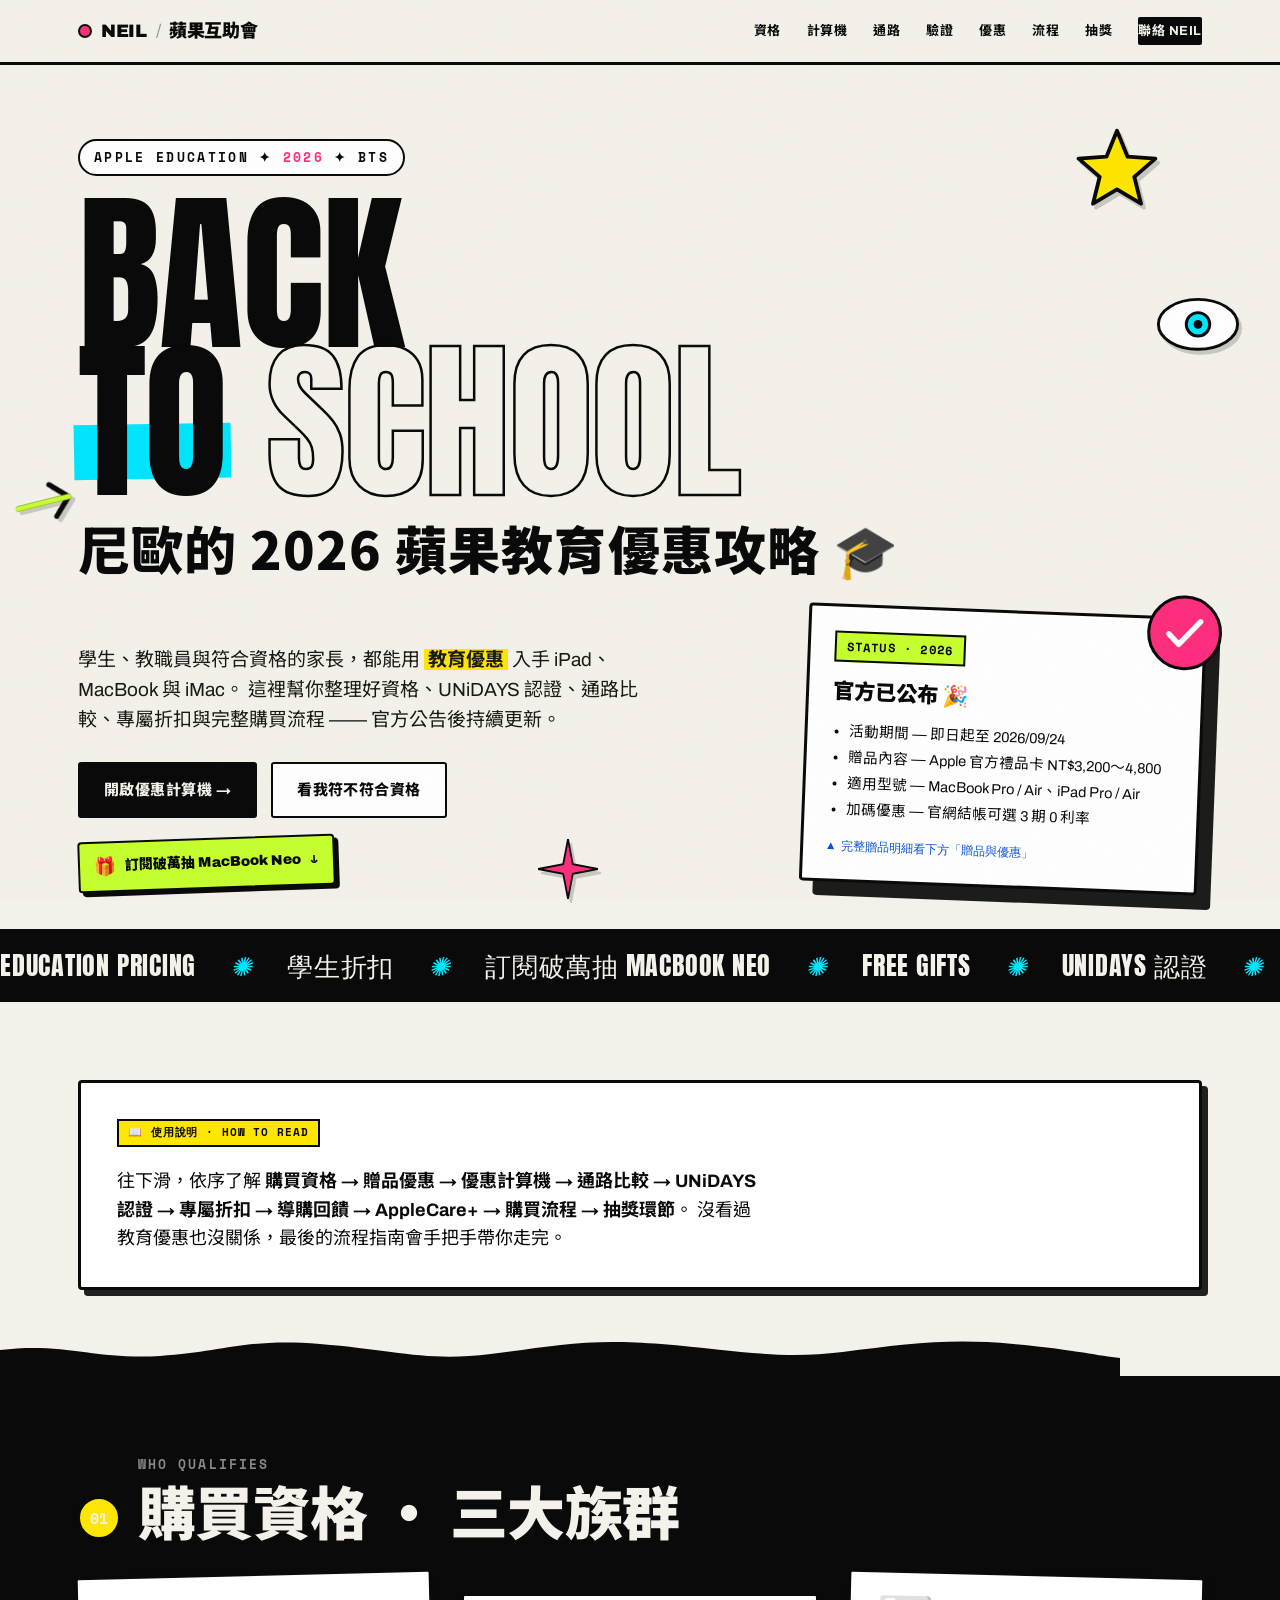
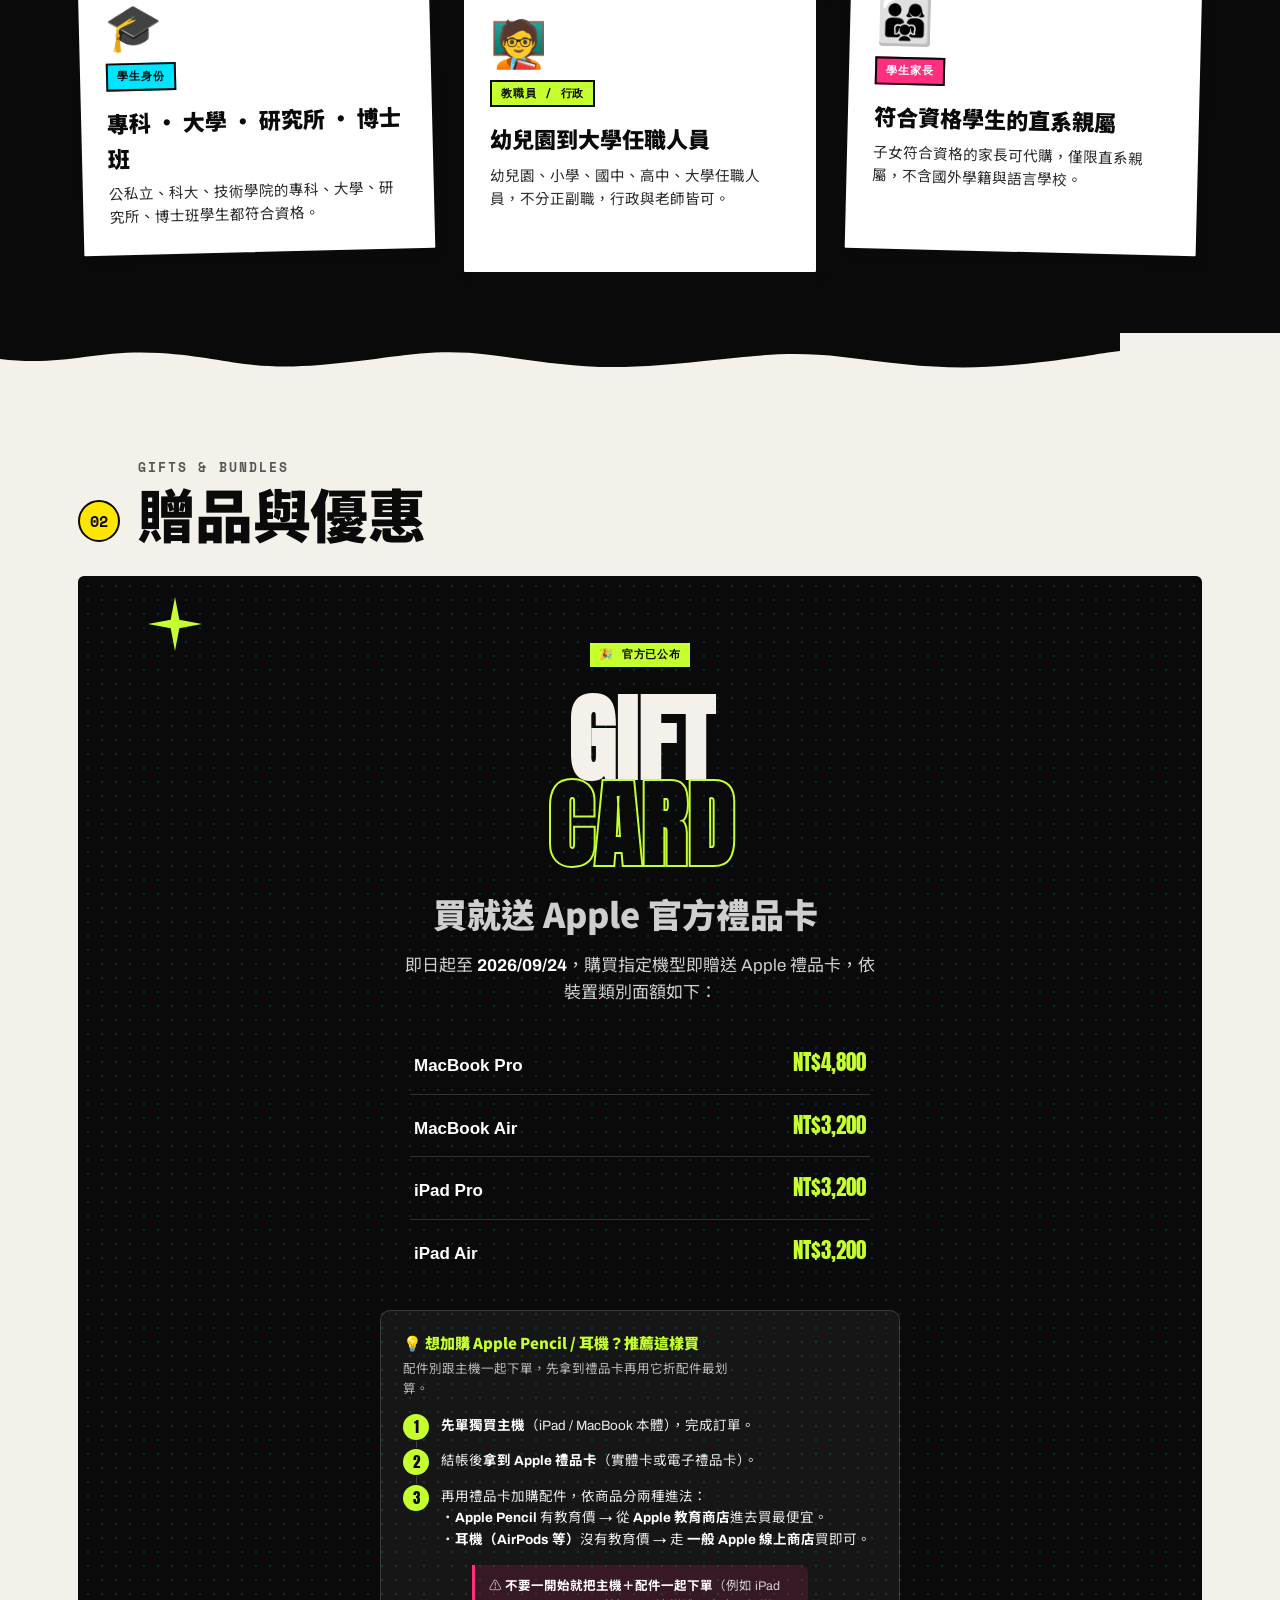
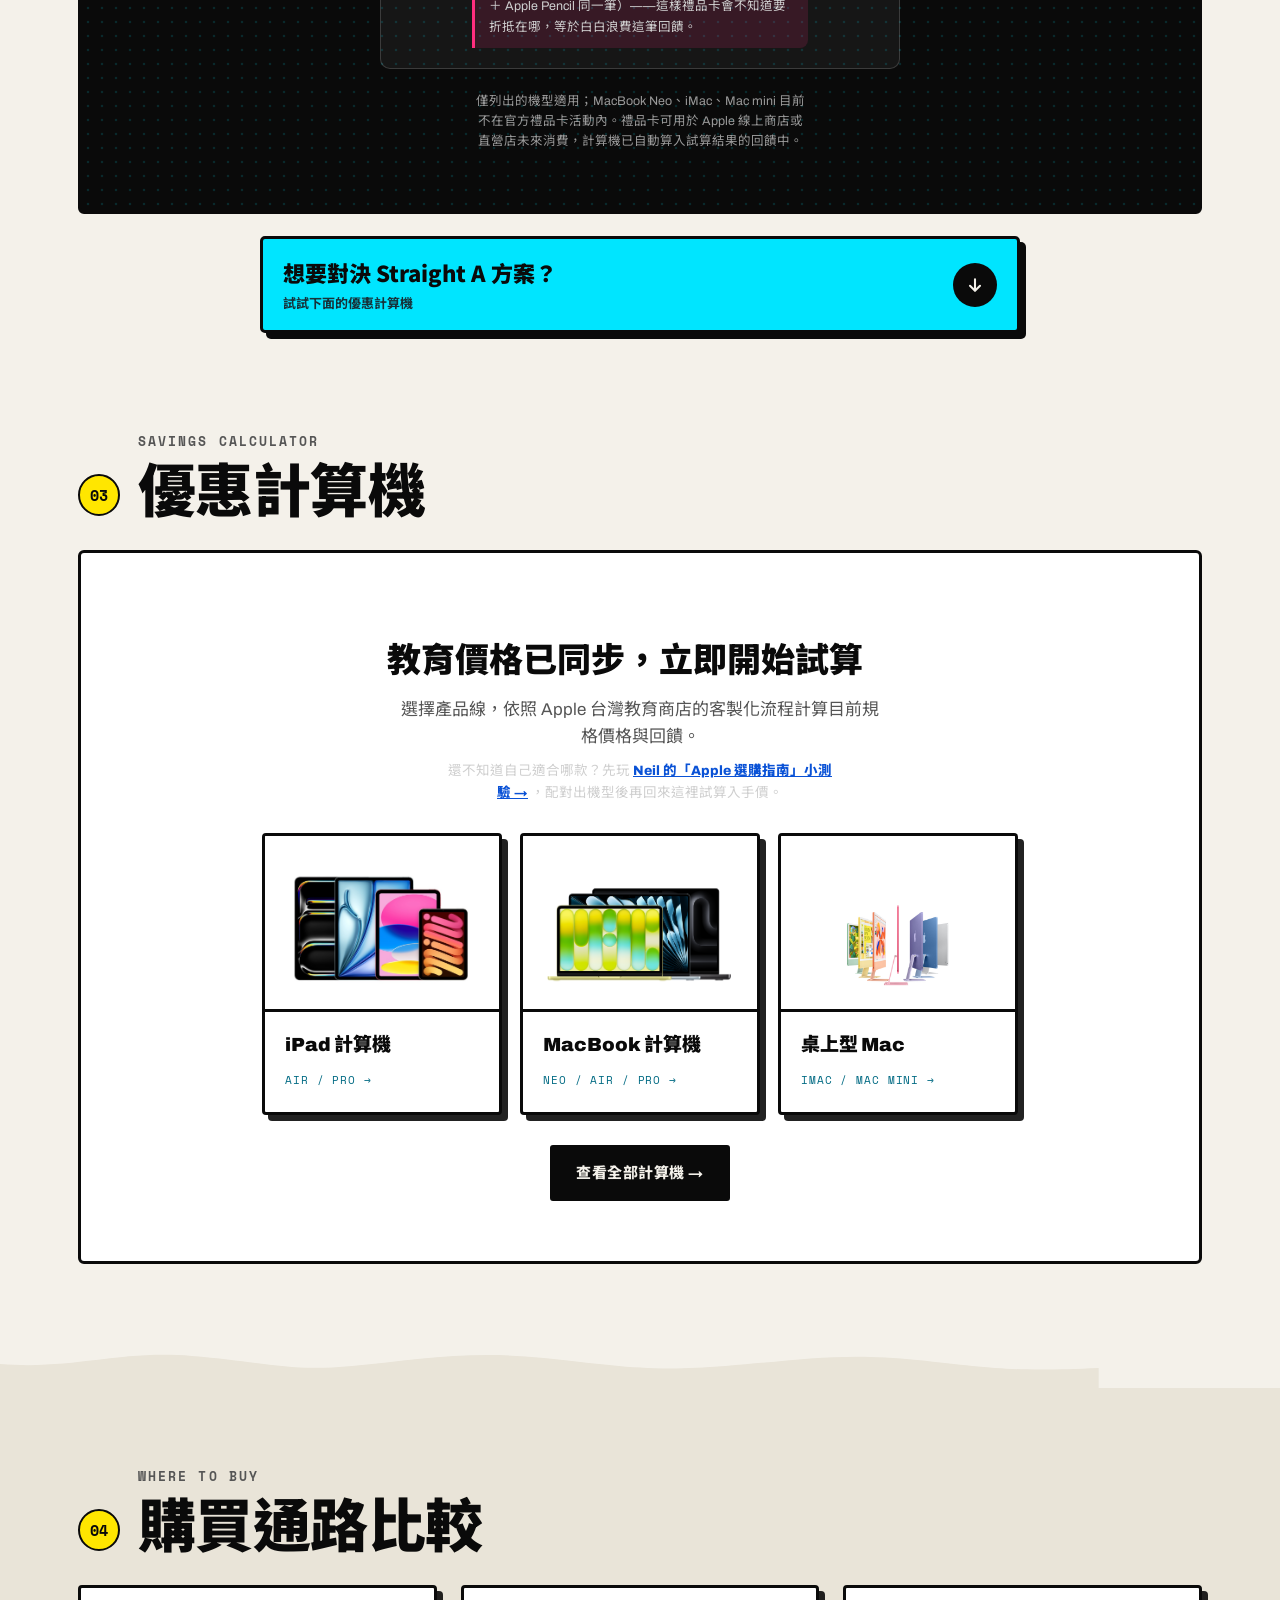
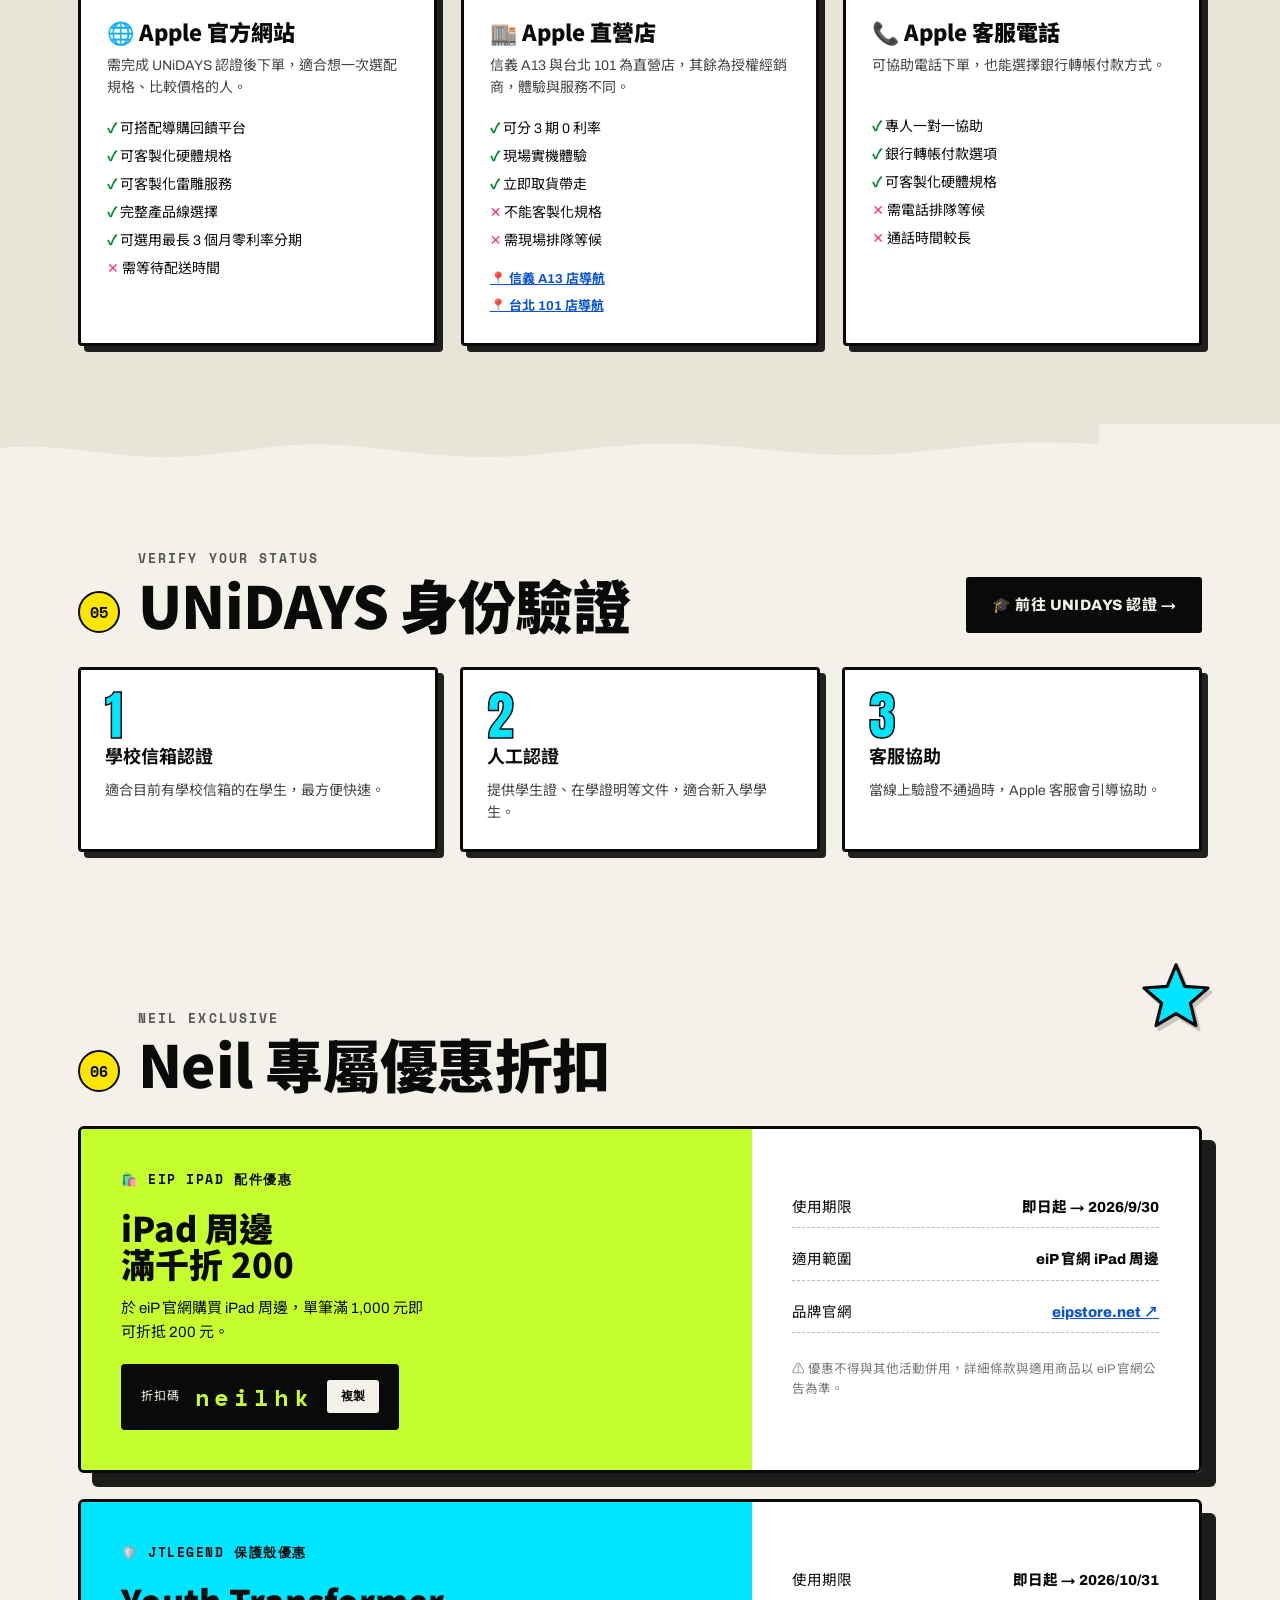
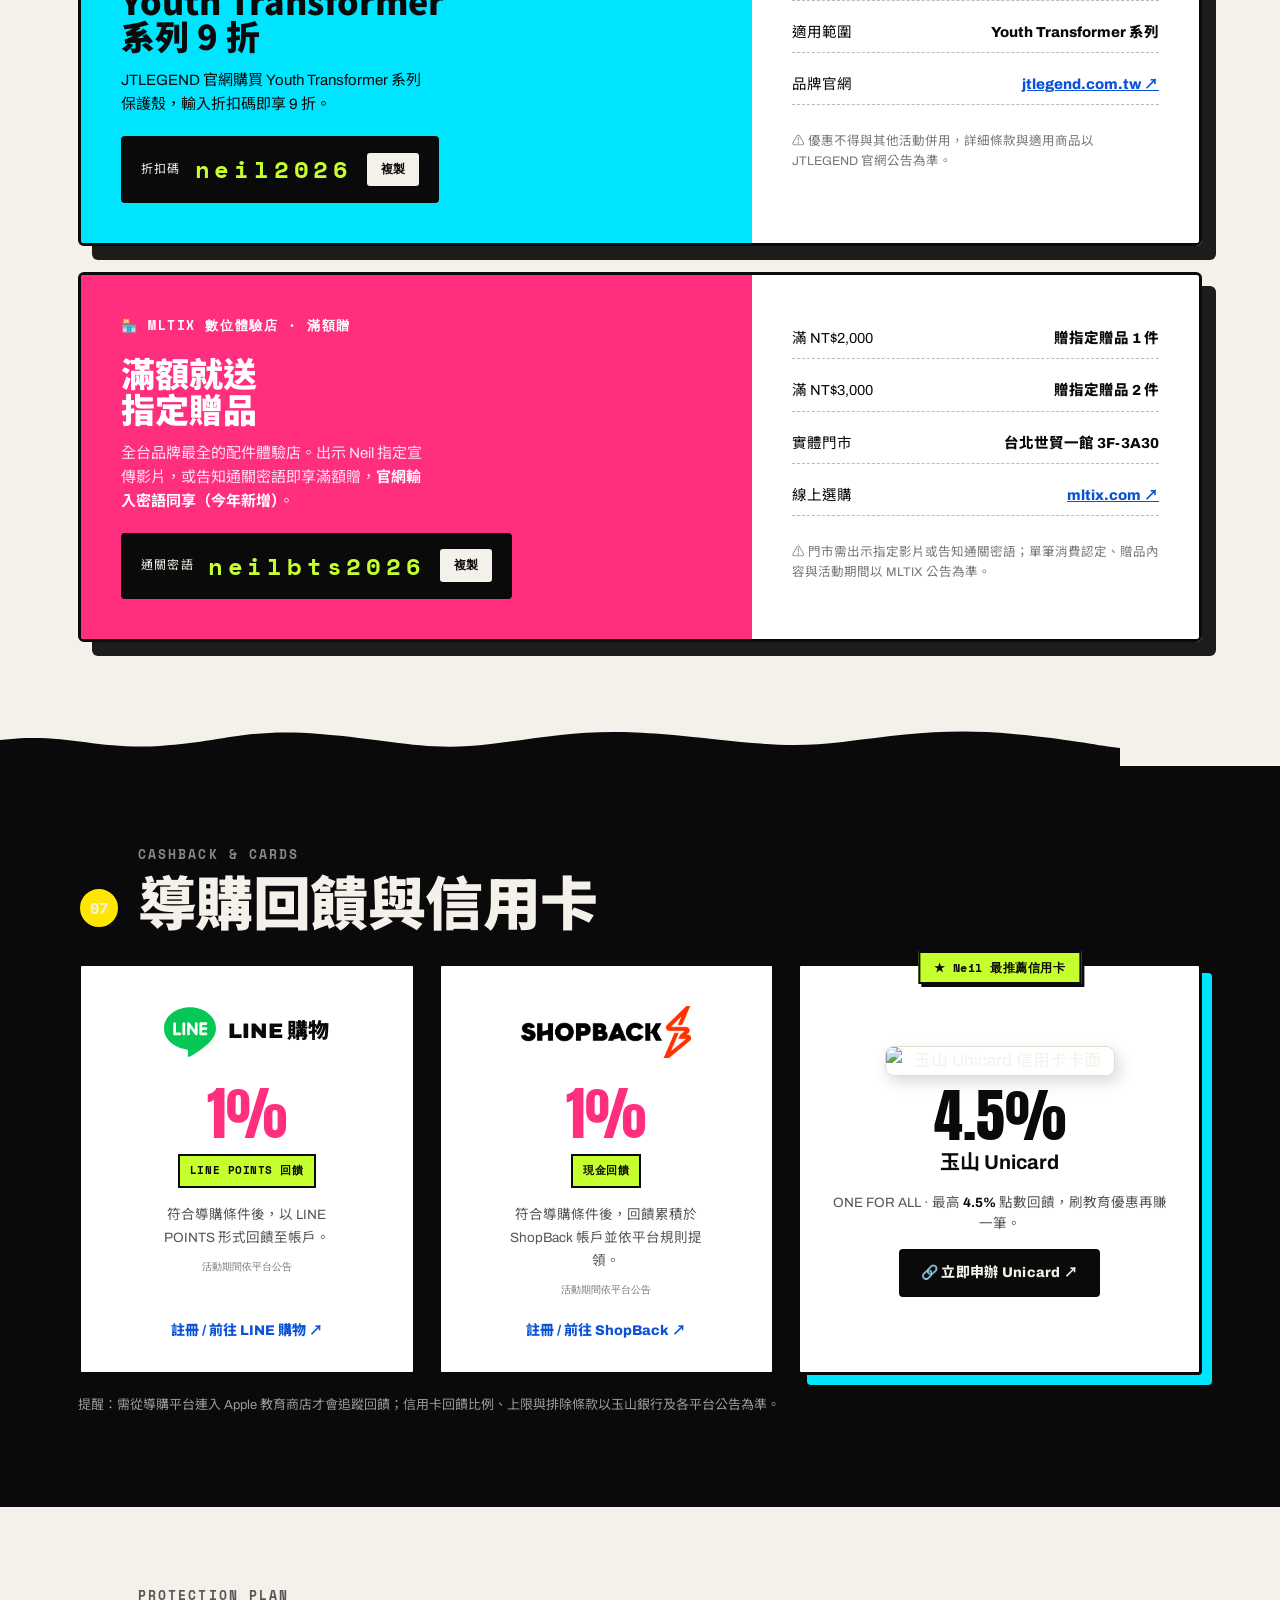
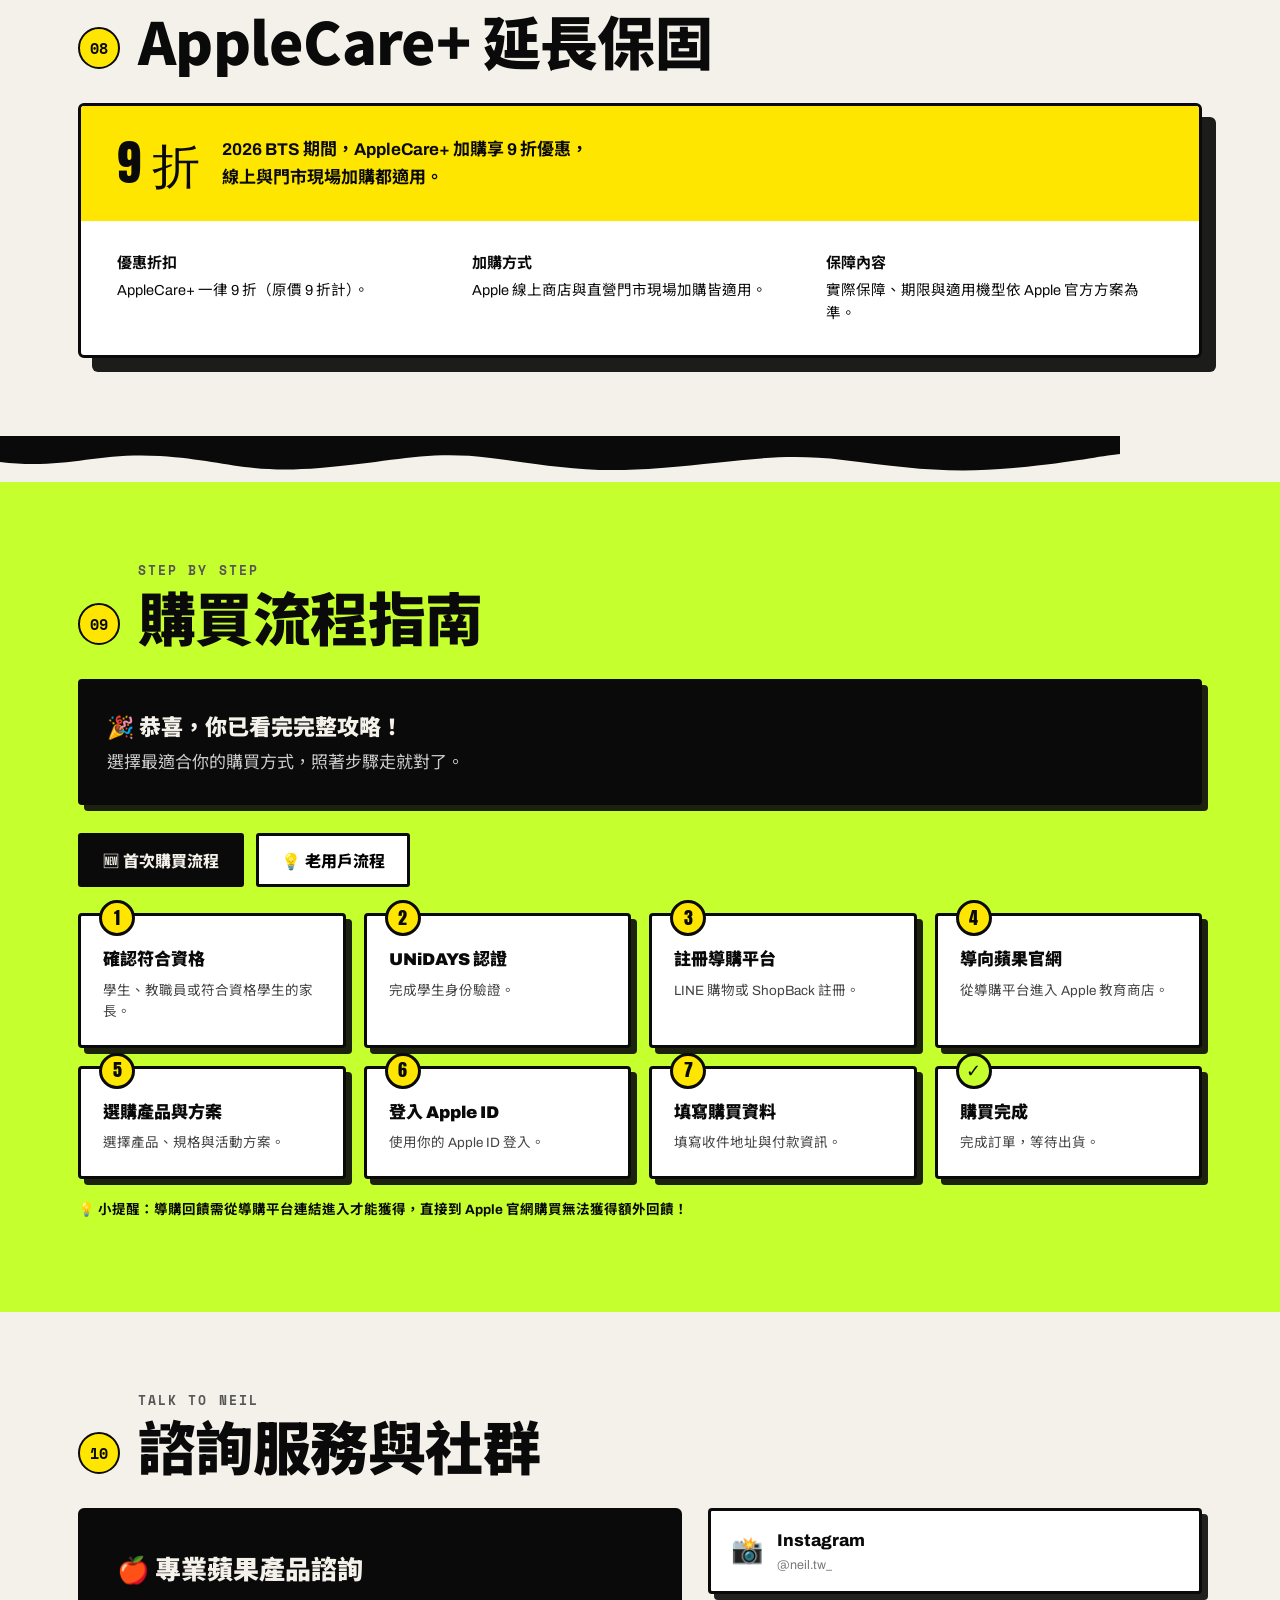
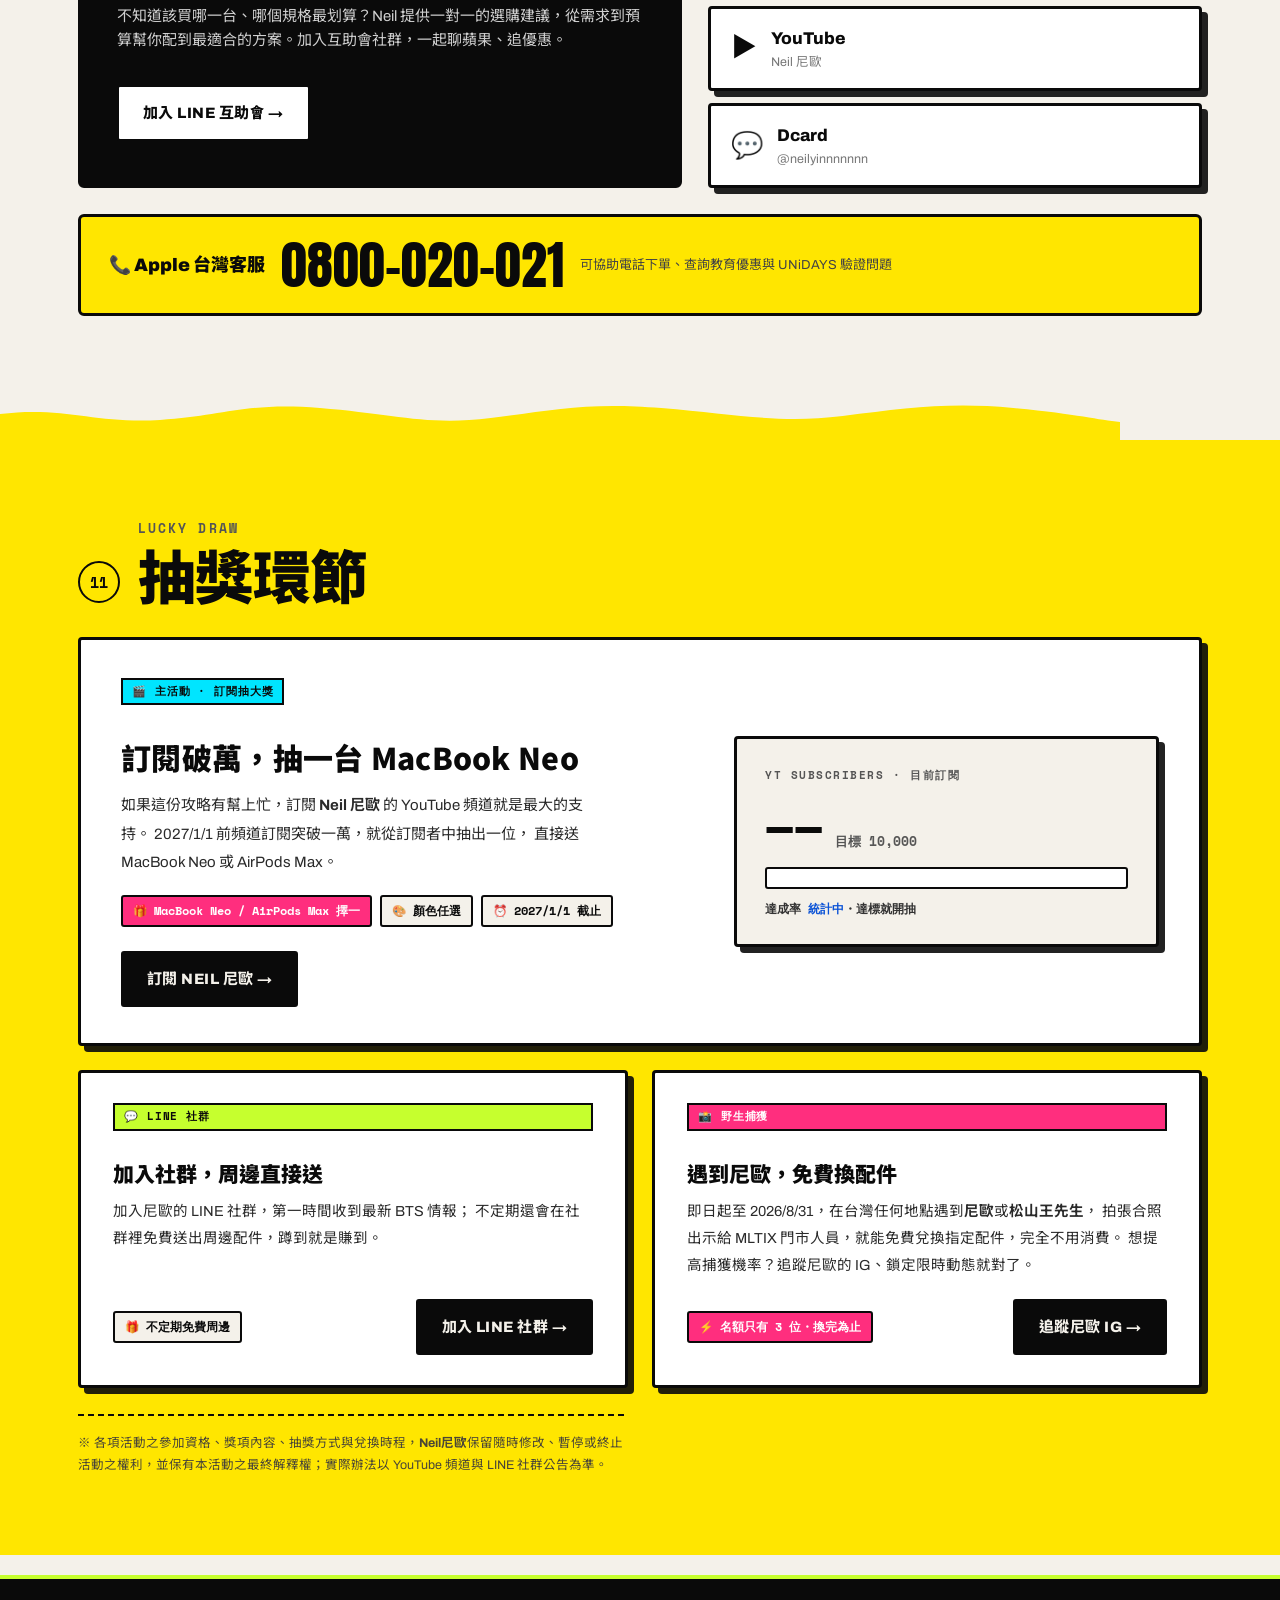
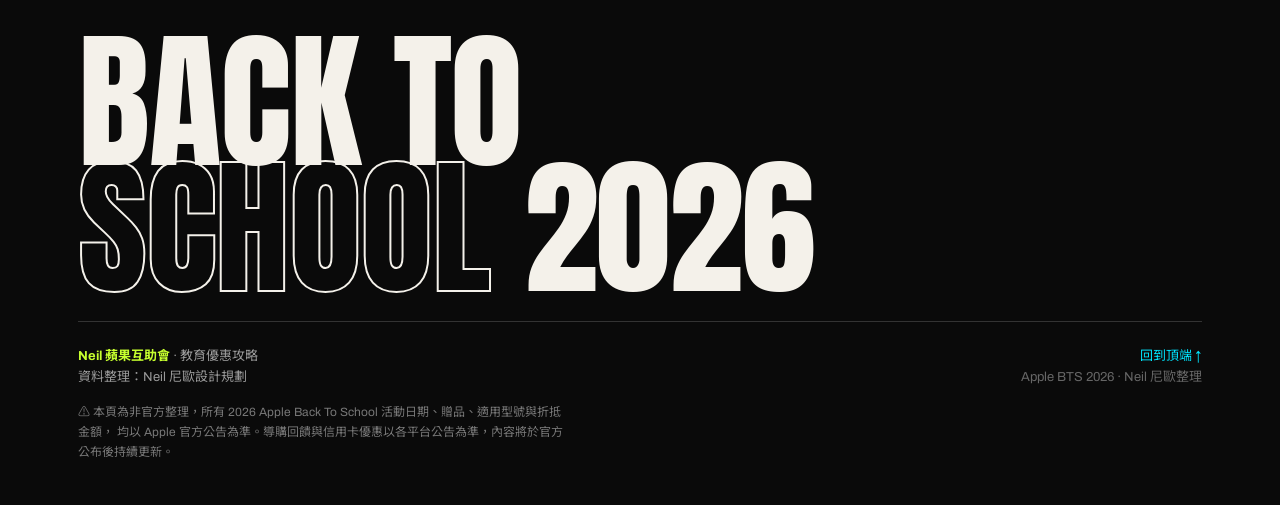
==== commit c8cbd0e0: "Extend BTS campaign and track offer interactions" ====
--- a/2026 BTS Calc/index.html
+++ b/2026 BTS Calc/index.html
@@ -500,7 +500,7 @@
   .reveal{opacity:1;transform:none}
 }
 </style>
-<link rel="stylesheet" href="comparison-update.css?v=1">
+<link rel="stylesheet" href="comparison-update.css?v=2">
 </head>
 <body class="">
 
@@ -575,7 +575,7 @@
         <span class="badge">Status · 2026</span>
         <h3>官方已公布 🎉</h3>
         <ul>
-          <li>活動期間 — 即日起至 2026/08/27</li>
+          <li>活動期間 — 即日起至 2026/09/24</li>
           <li>贈品內容 — Apple 官方禮品卡 NT$3,200～4,800</li>
           <li>適用型號 — MacBook Pro / Air、iPad Pro / Air</li>
           <li>加碼優惠 — 官網結帳可選 3 期 0 利率</li>
@@ -661,7 +661,7 @@
       <span class="tag" style="background:var(--lime);position:relative">🎉 官方已公布</span>
       <h3 style="margin-top:14px">GIFT<br><em>CARD</em></h3>
       <p class="zh">買就送 Apple 官方禮品卡</p>
-      <p>即日起至 <b style="color:#fff">2026/08/27</b>，購買指定機型即贈送 Apple 禮品卡，依裝置類別面額如下：</p>
+      <p>即日起至 <b style="color:#fff">2026/09/24</b>，購買指定機型即贈送 Apple 禮品卡，依裝置類別面額如下：</p>
       <div class="giftcard-table">
         <div class="gc-row"><span class="gc-device">MacBook Pro</span><span class="gc-amt">NT$4,800</span></div>
         <div class="gc-row"><span class="gc-device">MacBook Air</span><span class="gc-amt">NT$3,200</span></div>
@@ -829,7 +829,7 @@
         <div class="code-box">
           <span style="font-size:12px;letter-spacing:.1em">折扣碼</span>
           <span class="code" id="eipcode">neilhk</span>
-          <button onclick="navigator.clipboard&&navigator.clipboard.writeText('neilhk');this.textContent='已複製 ✓'">複製</button>
+          <button data-bts-interaction="coupon_copy" data-bts-item="eip_neilhk" data-bts-label="eiP：neilhk" onclick="navigator.clipboard&&navigator.clipboard.writeText('neilhk');this.textContent='已複製 ✓'">複製</button>
         </div>
       </div>
       <div class="offer-r">
@@ -848,7 +848,7 @@
         <div class="code-box">
           <span style="font-size:12px;letter-spacing:.1em">折扣碼</span>
           <span class="code">neil2026</span>
-          <button onclick="navigator.clipboard&&navigator.clipboard.writeText('neil2026');this.textContent='已複製 ✓'">複製</button>
+          <button data-bts-interaction="coupon_copy" data-bts-item="jtlegend_neil2026" data-bts-label="JTLEGEND：neil2026" onclick="navigator.clipboard&&navigator.clipboard.writeText('neil2026');this.textContent='已複製 ✓'">複製</button>
         </div>
       </div>
       <div class="offer-r">
@@ -867,14 +867,14 @@
         <div class="code-box">
           <span style="font-size:12px;letter-spacing:.1em">通關密語</span>
           <span class="code">neilbts2026</span>
-          <button onclick="navigator.clipboard&&navigator.clipboard.writeText('neilbts2026');this.textContent='已複製 ✓'">複製</button>
+          <button data-bts-interaction="coupon_copy" data-bts-item="mltix_neilbts2026" data-bts-label="MLTIX：neilbts2026" onclick="navigator.clipboard&&navigator.clipboard.writeText('neilbts2026');this.textContent='已複製 ✓'">複製</button>
         </div>
       </div>
       <div class="offer-r">
         <div class="row"><span>滿 NT$2,000</span><b>贈指定贈品 1 件</b></div>
         <div class="row"><span>滿 NT$3,000</span><b>贈指定贈品 2 件</b></div>
         <div class="row"><span>實體門市</span><b>台北世貿一館 3F-3A30</b></div>
-        <div class="row"><span>線上選購</span><b><a href="https://www.mltix.com?utmsource=website&utm_medium=referral&utm_campaign=neilbts2026" target="_blank" rel="noopener" style="color:#0a52d6">mltix.com ↗</a></b></div>
+        <div class="row"><span>線上選購</span><b><a href="https://www.mltix.com?utm_source=website&utm_medium=referral&utm_campaign=neilbts2026" target="_blank" rel="noopener" style="color:#0a52d6">mltix.com ↗</a></b></div>
         <p class="note">⚠️ 門市需出示指定影片或告知通關密語；單筆消費認定、贈品內容與活動期間以 MLTIX 公告為準。</p>
       </div>
     </div>
@@ -923,7 +923,7 @@
         <div class="pct">4.5%</div>
         <h3>玉山 Unicard</h3>
         <p style="font-size:13.5px;color:#555;margin:6px 0 0">ONE FOR ALL · 最高 <b style="color:#0a0a0a">4.5%</b> 點數回饋，刷教育優惠再賺一筆。</p>
-        <a href="https://card.esunbank.com.tw/EsunCreditweb/txnproc/selApplyCard?PRJCD=APYCRD0070&param=641783401147373" target="_blank" rel="noopener" class="apply-btn">🔗 立即申辦 Unicard ↗</a>
+        <a href="https://card.esunbank.com.tw/EsunCreditweb/txnproc/selApplyCard?PRJCD=APYCRD0070&param=641783401147373" target="_blank" rel="noopener" class="apply-btn" data-bts-interaction="credit_card_apply" data-bts-item="esun_unicard" data-bts-label="玉山 Unicard">🔗 立即申辦 Unicard ↗</a>
       </article>
     </div>
     <p style="font-size:13px;color:#999;margin-top:20px">提醒：需從導購平台連入 Apple 教育商店才會追蹤回饋；信用卡回饋比例、上限與排除條款以玉山銀行及各平台公告為準。</p>
@@ -1121,8 +1121,8 @@
   </div>
 </footer>
 
-<script src="bts-analytics-config.js"></script>
-<script src="bts-analytics.js"></script>
+<script src="bts-analytics-config.js?v=2"></script>
+<script src="bts-analytics.js?v=3"></script>
 <script>
 /* ---- scroll reveal ---- */
 const io=new IntersectionObserver((es)=>{
@@ -1196,6 +1196,6 @@
 document.addEventListener('bts:referral-settings',e=>renderLottery(e.detail));
 if(window.BTS_REFERRAL_SETTINGS)renderLottery(window.BTS_REFERRAL_SETTINGS);
 </script>
-<script src="comparison-update.js?v=2"></script>
+<script src="comparison-update.js?v=5"></script>
 </body>
 </html>
--- a/2026 BTS Calc/comparison-update.css
+++ b/2026 BTS Calc/comparison-update.css
@@ -56,6 +56,27 @@
   color: #45423d;
   font-size: 16px;
   line-height: 1.7;
+}
+
+.comparison-update-countdown {
+  display: flex;
+  align-items: baseline;
+  gap: 8px;
+  width: fit-content;
+  margin-top: 18px;
+  padding: 9px 13px;
+  border: 2px solid #0a0a0a;
+  background: #ffe600;
+  box-shadow: 4px 4px 0 #0a0a0a;
+  font-family: "Space Mono", monospace;
+  font-size: 14px;
+  font-weight: 700;
+}
+
+.comparison-update-countdown strong {
+  color: #d81862;
+  font-size: 30px;
+  line-height: 1;
 }
 
 .comparison-update-actions {
